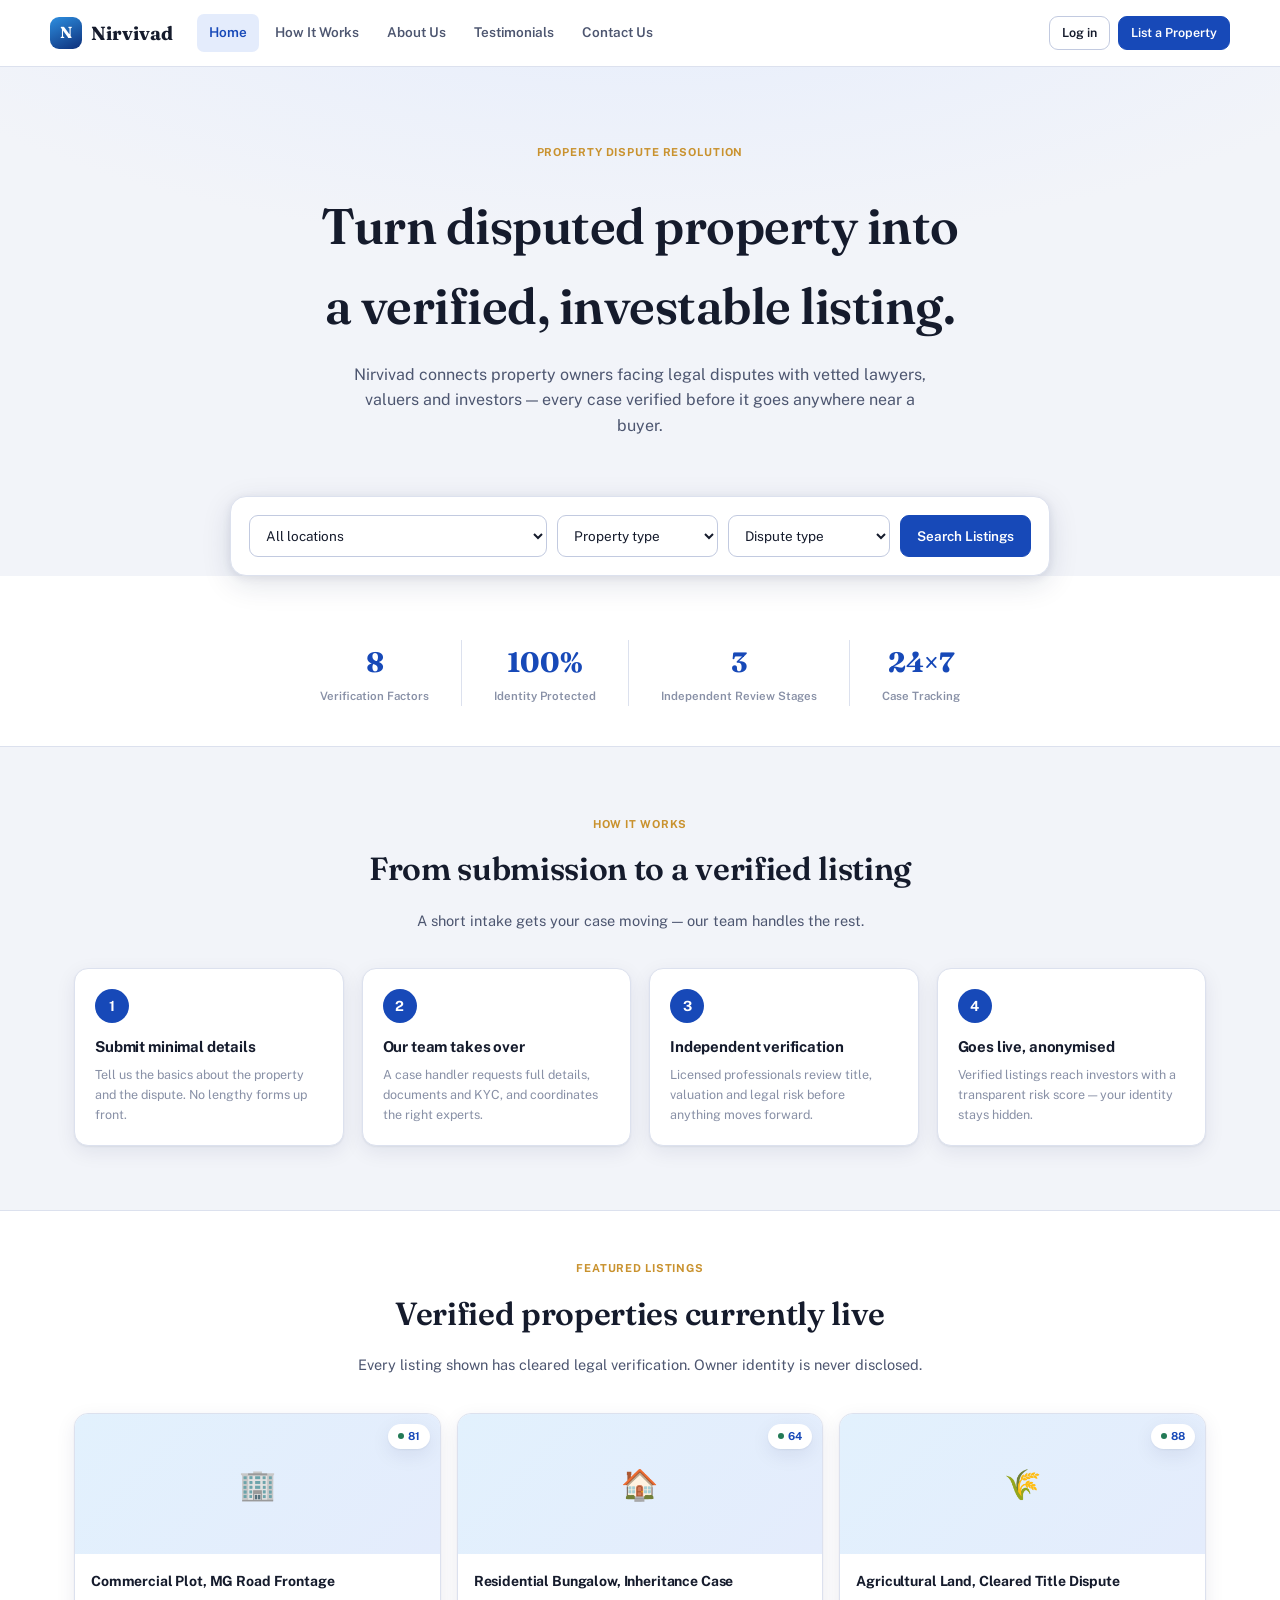
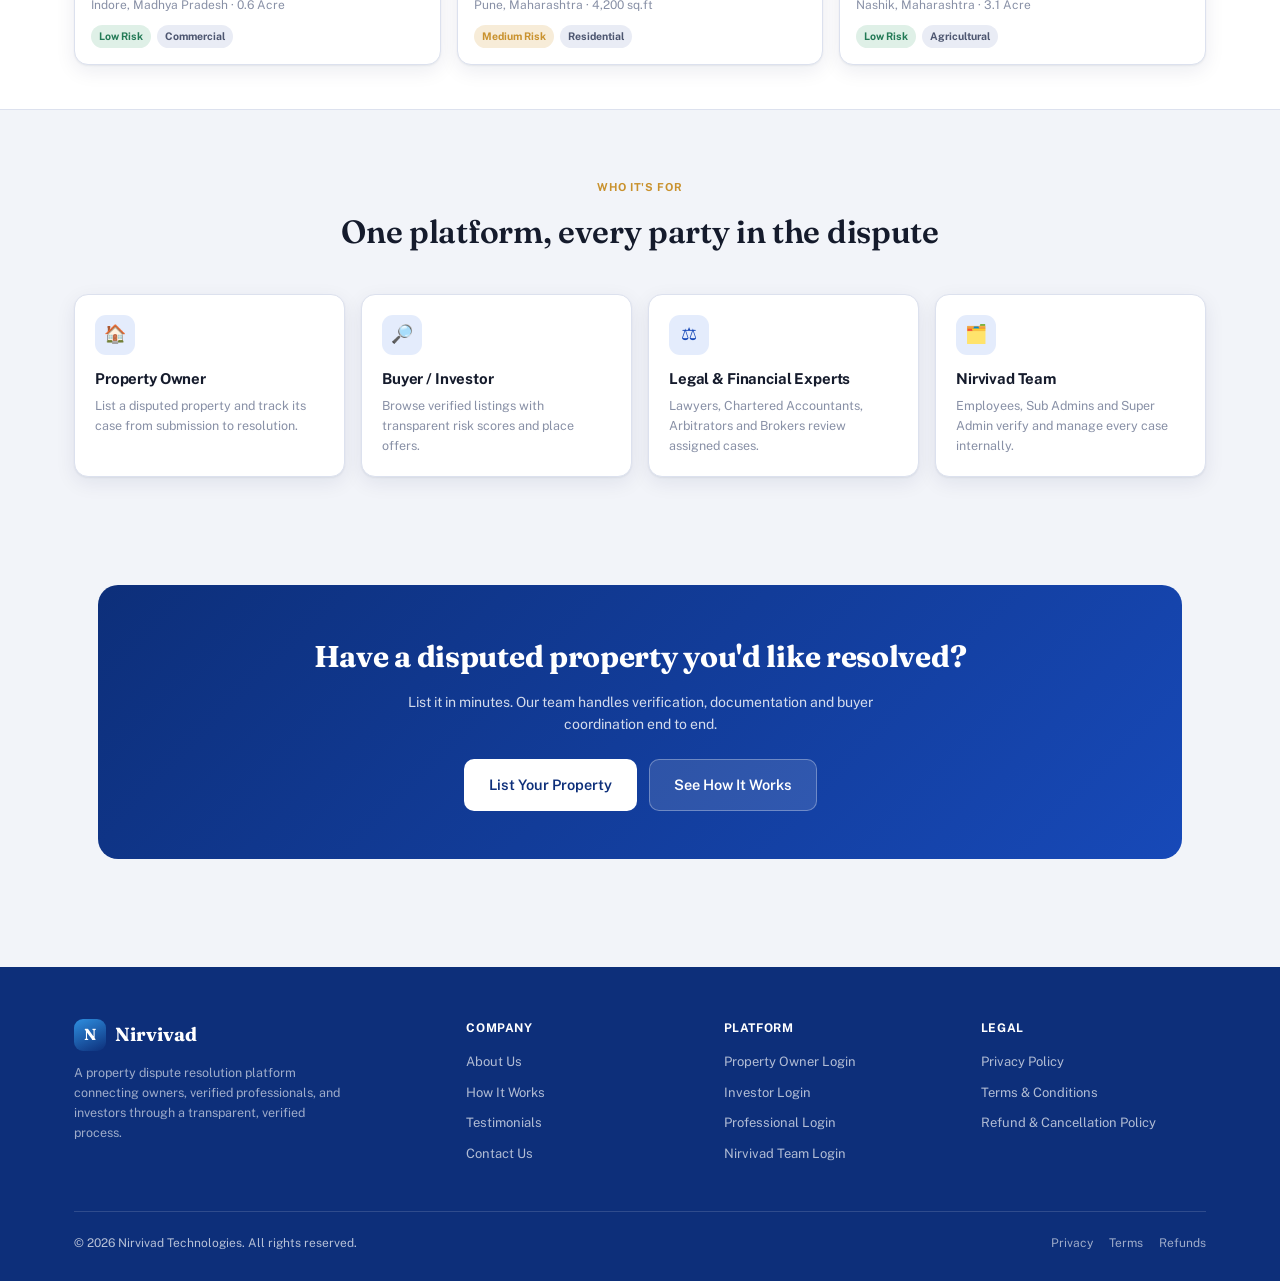
==== index.html @ a9043d41 "save chnages" ====
<!doctype html>
<html lang="en">
<head>
<meta charset="UTF-8">
<meta name="viewport" content="width=device-width, initial-scale=1.0, viewport-fit=cover">
<title>Nirvivad</title>
<style>
  @import url('https://fonts.googleapis.com/css2?family=Fraunces:opsz,wght@9..144,500;9..144,600;9..144,700&family=Public+Sans:wght@400;500;600;700;800&family=JetBrains+Mono:wght@400;500;600&display=swap');

  :root{
    --ink:#151b2c; --ink-soft:#4d5670; --ink-faint:#8890a6;
    --bg:#f2f4f9; --surface:#ffffff; --surface-sunken:#e9ecf5;
    --border:#dce1ee; --border-strong:#c2cae0;
    --blue:#1749b8; --blue-deep:#0d2f7a; --blue-soft:#e4ecfc;
    --sky:#2e8fe0; --sky-soft:#e2f1fd;
    --gold:#c9922e; --gold-soft:#f7ecd8;
    --forest:#237a56; --forest-soft:#dff0e7;
    --brick:#c0432a; --brick-soft:#fbe5df;
    --shadow: 0 1px 2px rgba(13,29,74,.06), 0 6px 20px rgba(13,29,74,.08);
    --shadow-lg: 0 8px 30px rgba(13,29,74,.12), 0 2px 8px rgba(13,29,74,.08);
    color-scheme: light;
  }
  @media (prefers-color-scheme: dark){
    :root:not([data-theme="light"]){
      --ink:#eaedf7; --ink-soft:#b7bfd6; --ink-faint:#7d87a3;
      --bg:#0c1220; --surface:#131b2f; --surface-sunken:#1a2440;
      --border:#263252; --border-strong:#354672;
      --blue:#5f8cf0; --blue-deep:#9db6f7; --blue-soft:#1b2748;
      --sky:#6fb6f2; --sky-soft:#152540;
      --gold:#e0ac53; --gold-soft:#332411;
      --forest:#5fc79a; --forest-soft:#12291f;
      --brick:#e5876c; --brick-soft:#331c15;
      --shadow: 0 1px 2px rgba(0,0,0,.35), 0 8px 24px rgba(0,0,0,.4);
      --shadow-lg: 0 12px 36px rgba(0,0,0,.5), 0 2px 10px rgba(0,0,0,.4);
      color-scheme: dark;
    }
  }
  :root[data-theme="dark"]{
    --ink:#eaedf7; --ink-soft:#b7bfd6; --ink-faint:#7d87a3;
    --bg:#0c1220; --surface:#131b2f; --surface-sunken:#1a2440;
    --border:#263252; --border-strong:#354672;
    --blue:#5f8cf0; --blue-deep:#9db6f7; --blue-soft:#1b2748;
    --sky:#6fb6f2; --sky-soft:#152540;
    --gold:#e0ac53; --gold-soft:#332411;
    --forest:#5fc79a; --forest-soft:#12291f;
    --brick:#e5876c; --brick-soft:#331c15;
    --shadow: 0 1px 2px rgba(0,0,0,.35), 0 8px 24px rgba(0,0,0,.4);
    --shadow-lg: 0 12px 36px rgba(0,0,0,.5), 0 2px 10px rgba(0,0,0,.4);
    color-scheme: dark;
  }

  *{box-sizing:border-box;}
  html,body{ margin:0; }
  img{ max-width:100%; }
  [hidden]{ display:none !important; }
  body{
    background:var(--bg); color:var(--ink);
    font-family:'Public Sans', system-ui, sans-serif;
    font-size:15px; line-height:1.6;
  }
  h1,h2,h3,h4{ font-family:'Fraunces', Georgia, serif; text-wrap:balance; letter-spacing:-0.01em; margin:0; }
  .mono{ font-family:'JetBrains Mono', ui-monospace, monospace; }
  a{ color:var(--blue); }
  ::selection{ background:var(--blue-soft); }
  :focus-visible{ outline:2px solid var(--blue); outline-offset:2px; }
  button{ font-family:inherit; }

  /* ---------- Header ---------- */
  .site-header{
    position:sticky; top:env(safe-area-inset-top,0px); z-index:50;
    background:var(--surface); border-bottom:1px solid var(--border);
    padding:0 24px; padding-top:env(safe-area-inset-top,0px);
  }
  .header-inner{ max-width:1180px; margin:0 auto; height:66px; display:flex; align-items:center; gap:24px; }
  .brand{ display:flex; align-items:center; gap:9px; font-family:'Fraunces',serif; font-weight:700; font-size:19px; white-space:nowrap; color:var(--ink); text-decoration:none; flex-shrink:0; }
  .brand .mark{
    width:32px; height:32px; border-radius:9px;
    background:linear-gradient(155deg,var(--sky),var(--blue-deep));
    display:flex; align-items:center; justify-content:center;
    font-family:'Fraunces',serif; font-weight:700; font-size:16px; color:#fff; flex-shrink:0;
  }
  .main-nav{ display:flex; gap:4px; flex:1; }
  .main-nav a{
    color:var(--ink-soft); text-decoration:none; font-weight:600; font-size:13.5px;
    padding:8px 12px; border-radius:7px; cursor:pointer; white-space:nowrap;
  }
  .main-nav a:hover{ color:var(--ink); background:var(--surface-sunken); }
  .main-nav a.current{ color:var(--blue); background:var(--blue-soft); }
  .header-actions{ display:flex; gap:8px; flex-shrink:0; align-items:center; }
  .menu-toggle{ display:none; width:38px; height:38px; border-radius:8px; border:1px solid var(--border); background:var(--surface); cursor:pointer; font-size:16px; align-items:center; justify-content:center; }

  @media (max-width:980px){
    .main-nav{ display:none; }
    .menu-toggle{ display:flex; }
  }
  .mobile-nav{
    display:none; flex-direction:column; gap:2px; padding:10px 0 16px; border-top:1px solid var(--border);
  }
  .mobile-nav.open{ display:flex; }
  .mobile-nav a{ color:var(--ink-soft); text-decoration:none; font-weight:600; font-size:14px; padding:10px 6px; border-radius:7px; cursor:pointer; }
  .mobile-nav a.current{ color:var(--blue); background:var(--blue-soft); }

  .btn{
    display:inline-flex; align-items:center; justify-content:center; gap:6px;
    border-radius:9px; border:1px solid var(--border-strong); background:var(--surface);
    color:var(--ink); font-weight:600; font-size:13.5px; padding:9px 16px; cursor:pointer;
    text-decoration:none; white-space:nowrap;
  }
  .btn:hover{ background:var(--surface-sunken); }
  .btn-primary{ background:var(--blue); border-color:var(--blue); color:#fff; }
  .btn-primary:hover{ background:var(--blue-deep); border-color:var(--blue-deep); }
  .btn-lg{ padding:13px 24px; font-size:14.5px; border-radius:10px; }
  .btn-sm{ padding:6px 12px; font-size:12.5px; }
  .btn-block{ width:100%; }

  /* ---------- Page scaffolding ---------- */
  main{ min-height:60vh; }
  .page{ display:none; }
  .page.active{ display:block; }

  .section{ max-width:1180px; margin:0 auto; padding:64px 24px; }
  .section.tight{ padding:44px 24px; }
  .section-head{ max-width:640px; margin:0 auto 36px; text-align:center; }
  .section-head.left{ margin:0 0 30px; text-align:left; }
  .eyebrow{ display:inline-flex; align-items:center; gap:6px; font-size:11px; font-weight:700; letter-spacing:.08em; text-transform:uppercase; color:var(--gold); margin-bottom:10px; }
  .section-head h2{ font-size:clamp(24px,3.4vw,32px); font-weight:600; margin-bottom:10px; }
  .section-head p{ color:var(--ink-soft); font-size:14.5px; }

  /* ---------- Hero ---------- */
  .hero{
    padding:72px 24px 0; text-align:center;
    background: radial-gradient(1200px 460px at 50% -140px, var(--blue-soft), transparent 70%);
  }
  .hero-inner{ max-width:760px; margin:0 auto; }
  .hero h1{ font-size:clamp(32px,5.2vw,50px); font-weight:600; margin:14px 0 16px; }
  .hero .lead{ color:var(--ink-soft); font-size:16px; max-width:580px; margin:0 auto 30px; }
  .hero .cta-row{ display:flex; gap:12px; justify-content:center; flex-wrap:wrap; margin-bottom:44px; }

  .search-panel{
    max-width:820px; margin:0 auto; background:var(--surface); border:1px solid var(--border);
    border-radius:16px; padding:18px; box-shadow:var(--shadow-lg); display:flex; gap:10px; flex-wrap:wrap;
    transform:translateY(28px); text-align:left;
  }
  .search-panel select, .search-panel input{
    border:1px solid var(--border-strong); background:var(--surface); color:var(--ink);
    border-radius:9px; padding:11px 12px; font-size:13.5px; font-family:inherit;
  }
  .search-panel .f-loc{ flex:2; min-width:180px; }
  .search-panel .f-cat{ flex:1; min-width:140px; }
  .search-panel .f-dispute{ flex:1; min-width:150px; }
  .search-panel .f-go{ flex-shrink:0; }
  @media (max-width:640px){ .search-panel{ flex-direction:column; } .search-panel > *{ width:100%; } }

  .stat-strip{
    display:flex; justify-content:center; gap:0; flex-wrap:wrap;
    padding:64px 24px 40px; background:var(--surface); border-bottom:1px solid var(--border); margin-top:28px;
  }
  .stat-strip .s{ text-align:center; padding:0 32px; border-left:1px solid var(--border); }
  .stat-strip .s:first-child{ border-left:none; }
  .stat-strip .s .n{ font-family:'Fraunces',serif; font-weight:700; font-size:28px; color:var(--blue); }
  .stat-strip .s .l{ font-size:11.5px; color:var(--ink-faint); font-weight:600; margin-top:2px; }
  @media (max-width:700px){ .stat-strip .s{ padding:0 16px; border-left:none; width:50%; margin-bottom:16px; } }

  /* ---------- Flow steps ---------- */
  .flow-steps{ display:flex; gap:18px; }
  @media (max-width:820px){ .flow-steps{ flex-direction:column; } }
  .flow-step{ flex:1; background:var(--surface); border:1px solid var(--border); border-radius:14px; padding:20px; box-shadow:var(--shadow); }
  .flow-step .num{
    width:34px; height:34px; border-radius:50%; background:var(--blue); color:#fff;
    display:flex; align-items:center; justify-content:center; font-weight:700; font-size:14px; margin-bottom:12px;
  }
  .flow-step h3{ font-size:15px; font-weight:700; margin-bottom:6px; font-family:'Public Sans'; }
  .flow-step p{ font-size:12.5px; color:var(--ink-faint); margin:0; }

  /* ---------- Role / feature grids ---------- */
  .grid-4{ display:grid; grid-template-columns:repeat(4,1fr); gap:16px; }
  .grid-3{ display:grid; grid-template-columns:repeat(3,1fr); gap:16px; }
  @media (max-width:900px){ .grid-4{ grid-template-columns:repeat(2,1fr); } .grid-3{ grid-template-columns:repeat(2,1fr); } }
  @media (max-width:560px){ .grid-4{ grid-template-columns:1fr; } .grid-3{ grid-template-columns:1fr; } }

  .card{ background:var(--surface); border:1px solid var(--border); border-radius:14px; padding:20px; box-shadow:var(--shadow); }
  .role-card .ic{ width:40px; height:40px; border-radius:11px; background:var(--blue-soft); color:var(--blue); display:flex; align-items:center; justify-content:center; font-size:18px; margin-bottom:12px; }
  .role-card h3{ font-size:15px; font-weight:700; margin-bottom:5px; font-family:'Public Sans'; }
  .role-card p{ font-size:12.5px; color:var(--ink-faint); margin:0; }

  /* ---------- Listing preview cards ---------- */
  .listing-card{ overflow:hidden; padding:0; }
  .listing-card .thumb{
    height:140px; background:linear-gradient(135deg,var(--sky-soft),var(--blue-soft));
    display:flex; align-items:center; justify-content:center; font-size:30px; color:var(--blue); position:relative;
  }
  .listing-card .thumb .score-badge{
    position:absolute; top:10px; right:10px; background:var(--surface); border-radius:999px; padding:4px 10px;
    font-size:11px; font-weight:700; box-shadow:var(--shadow); display:flex; align-items:center; gap:4px;
  }
  .listing-card .thumb .score-badge .dot{ width:6px; height:6px; border-radius:50%; background:var(--forest); }
  .listing-card .body{ padding:16px; }
  .listing-card h3{ font-size:14px; font-weight:700; margin-bottom:4px; font-family:'Public Sans'; }
  .listing-card .loc{ font-size:12px; color:var(--ink-faint); margin-bottom:10px; }
  .listing-card .tags{ display:flex; gap:6px; flex-wrap:wrap; }
  .pill{ display:inline-flex; align-items:center; gap:5px; font-size:10.5px; font-weight:700; padding:3px 8px; border-radius:999px; }
  .pill.forest{ background:var(--forest-soft); color:var(--forest); }
  .pill.gold{ background:var(--gold-soft); color:var(--gold); }
  .pill.grey{ background:var(--surface-sunken); color:var(--ink-soft); }

  /* ---------- Testimonials ---------- */
  .testimonial-card{ display:flex; flex-direction:column; gap:14px; }
  .testimonial-card .quote{ font-size:13.5px; color:var(--ink-soft); line-height:1.65; }
  .testimonial-card .quote::before{ content:'\201C'; font-family:'Fraunces',serif; font-size:28px; color:var(--gold); line-height:0; display:block; margin-bottom:4px; }
  .testimonial-person{ display:flex; align-items:center; gap:10px; }
  .avatar{
    width:38px; height:38px; border-radius:50%; background:var(--blue-soft); color:var(--blue);
    display:flex; align-items:center; justify-content:center; font-weight:700; font-size:13px; flex-shrink:0;
  }
  .testimonial-person .name{ font-weight:700; font-size:13px; }
  .testimonial-person .role{ font-size:11.5px; color:var(--ink-faint); }
  .stars{ color:var(--gold); font-size:13px; letter-spacing:2px; }

  /* ---------- Trust section ---------- */
  .trust-card h3{ font-size:14.5px; font-weight:700; margin-bottom:6px; font-family:'Public Sans'; }
  .trust-card p{ font-size:12.5px; color:var(--ink-faint); margin:0; }
  .trust-card .ic{ font-size:22px; margin-bottom:10px; }

  /* ---------- CTA band ---------- */
  .cta-band{
    background:linear-gradient(135deg,var(--blue-deep),var(--blue));
    color:#fff; border-radius:20px; padding:48px 32px; text-align:center; margin:0 24px;
  }
  .cta-band h2{ color:#fff; font-size:clamp(22px,3vw,30px); margin-bottom:10px; }
  .cta-band p{ color:rgba(255,255,255,.82); font-size:14px; max-width:480px; margin:0 auto 24px; }
  .cta-band .cta-row{ display:flex; gap:12px; justify-content:center; flex-wrap:wrap; }
  .cta-band .btn{ border-color:transparent; }
  .cta-band .btn-ghost{ background:rgba(255,255,255,.12); color:#fff; border-color:rgba(255,255,255,.3); }
  .cta-band .btn-ghost:hover{ background:rgba(255,255,255,.2); }

  /* ---------- Footer ---------- */
  .site-footer{ background:var(--blue-deep); color:rgba(255,255,255,.7); margin-top:64px; }
  .footer-inner{ max-width:1180px; margin:0 auto; padding:52px 24px 28px; }
  .footer-grid{ display:grid; grid-template-columns:1.6fr 1fr 1fr 1fr; gap:32px; margin-bottom:36px; }
  @media (max-width:820px){ .footer-grid{ grid-template-columns:1fr 1fr; } }
  @media (max-width:480px){ .footer-grid{ grid-template-columns:1fr; } }
  .footer-grid .brand{ color:#fff; margin-bottom:10px; }
  .footer-grid .fdesc{ font-size:12.5px; line-height:1.6; max-width:280px; color:rgba(255,255,255,.6); }
  .footer-col h4{ color:#fff; font-family:'Public Sans'; font-size:12px; font-weight:700; text-transform:uppercase; letter-spacing:.05em; margin-bottom:14px; }
  .footer-col a{ display:block; color:rgba(255,255,255,.68); text-decoration:none; font-size:13px; margin-bottom:10px; cursor:pointer; }
  .footer-col a:hover{ color:#fff; }
  .footer-bottom{ border-top:1px solid rgba(255,255,255,.14); padding-top:22px; display:flex; justify-content:space-between; align-items:center; flex-wrap:wrap; gap:10px; font-size:12px; }
  .footer-bottom .legal-links{ display:flex; gap:16px; flex-wrap:wrap; }
  .footer-bottom .legal-links a{ color:rgba(255,255,255,.6); text-decoration:none; cursor:pointer; }
  .footer-bottom .legal-links a:hover{ color:#fff; }

  /* ---------- Simple content pages (About/Contact/Legal) ---------- */
  .doc-header{ background:var(--surface); border-bottom:1px solid var(--border); padding:44px 24px; text-align:center; }
  .doc-header h1{ font-size:clamp(26px,4vw,36px); margin-bottom:8px; }
  .doc-header p{ color:var(--ink-soft); font-size:14px; }
  .doc-body{ max-width:760px; margin:0 auto; padding:48px 24px 72px; }
  .doc-body h2{ font-size:19px; font-weight:700; margin:32px 0 10px; font-family:'Public Sans'; }
  .doc-body h2:first-child{ margin-top:0; }
  .doc-body p{ color:var(--ink-soft); font-size:14px; margin:0 0 14px; }
  .doc-body ul{ color:var(--ink-soft); font-size:14px; padding-left:20px; margin:0 0 14px; }
  .doc-body li{ margin-bottom:6px; }
  .doc-body .updated{ font-size:12px; color:var(--ink-faint); margin-bottom:0; }
  .placeholder-note{ background:var(--gold-soft); border:1px solid var(--gold); border-radius:10px; padding:13px 16px; font-size:12.5px; margin-bottom:28px; display:flex; gap:10px; }

  .contact-grid{ display:grid; grid-template-columns:1fr 1fr; gap:32px; max-width:980px; margin:0 auto; padding:48px 24px 72px; }
  @media (max-width:760px){ .contact-grid{ grid-template-columns:1fr; } }
  .contact-info .item{ display:flex; gap:12px; margin-bottom:20px; }
  .contact-info .ic{ width:38px; height:38px; border-radius:10px; background:var(--blue-soft); color:var(--blue); display:flex; align-items:center; justify-content:center; font-size:16px; flex-shrink:0; }
  .contact-info .t{ font-weight:700; font-size:13.5px; margin-bottom:2px; }
  .contact-info .d{ font-size:13px; color:var(--ink-soft); }
  .field{ margin-bottom:14px; }
  .field label{ display:block; font-size:12.5px; font-weight:600; margin-bottom:5px; }
  .field input, .field select, .field textarea{
    width:100%; border:1px solid var(--border-strong); background:var(--surface); color:var(--ink);
    border-radius:8px; padding:10px 12px; font-size:13.5px; font-family:inherit;
  }
  .field textarea{ resize:vertical; min-height:90px; }
  .field input:focus, .field select:focus, .field textarea:focus{ outline:2px solid var(--blue); outline-offset:1px; }

  .about-hero{ display:grid; grid-template-columns:1fr 1fr; gap:40px; align-items:center; max-width:1080px; margin:0 auto; padding:56px 24px; }
  @media (max-width:820px){ .about-hero{ grid-template-columns:1fr; } }
  .about-hero .art{
    aspect-ratio:4/3; border-radius:18px; background:linear-gradient(135deg,var(--blue-soft),var(--sky-soft));
    display:flex; align-items:center; justify-content:center; font-size:52px; color:var(--blue); box-shadow:var(--shadow);
  }
  .about-hero h1{ font-size:clamp(26px,4vw,36px); margin-bottom:14px; }
  .about-hero p{ color:var(--ink-soft); font-size:14.5px; margin-bottom:14px; }

  .value-grid{ display:grid; grid-template-columns:repeat(3,1fr); gap:16px; max-width:1080px; margin:0 auto; padding:0 24px 64px; }
  @media (max-width:760px){ .value-grid{ grid-template-columns:1fr; } }

  .toast-stack{ position:fixed; bottom:22px; right:22px; z-index:200; display:flex; flex-direction:column; gap:8px; align-items:flex-end; }
  .toast{ background:var(--ink); color:var(--bg); padding:11px 16px; border-radius:9px; font-size:12.5px; font-weight:600; box-shadow:var(--shadow); display:flex; align-items:center; gap:8px; }

  @media (max-width:600px){
    .header-inner{ height:60px; }
    .hero{ padding-top:48px; }
    .search-panel{ transform:none; margin-top:20px; }
    .stat-strip{ padding-top:36px; }
    .cta-band{ margin:0 16px; padding:36px 20px; }
  }
</style>
</head>
<body>

<header class="site-header">
  <div class="header-inner">
    <a class="brand" href="#home" onclick="go('home')"><span class="mark">N</span>Nirvivad</a>
    <nav class="main-nav">
      <a onclick="go('home')" data-route="home">Home</a>
      <a onclick="go('how')" data-route="how">How It Works</a>
      <a onclick="go('about')" data-route="about">About Us</a>
      <a onclick="go('testimonials')" data-route="testimonials">Testimonials</a>
      <a onclick="go('contact')" data-route="contact">Contact Us</a>
    </nav>
    <div class="header-actions">
      <a class="btn btn-sm" href="user/index.html">Log in</a>
      <a class="btn btn-sm btn-primary" href="user/index.html">List a Property</a>
      <button class="menu-toggle" onclick="toggleMobileNav()" aria-label="Menu">☰</button>
    </div>
  </div>
  <div class="mobile-nav" id="mobileNav">
    <a onclick="go('home')" data-route="home">Home</a>
    <a onclick="go('how')" data-route="how">How It Works</a>
    <a onclick="go('about')" data-route="about">About Us</a>
    <a onclick="go('testimonials')" data-route="testimonials">Testimonials</a>
    <a onclick="go('contact')" data-route="contact">Contact Us</a>
  </div>
</header>

<main>

  <!-- ================= HOME ================= -->
  <div class="page" id="page-home">
    <section class="hero">
      <div class="hero-inner">
        <span class="eyebrow">Property Dispute Resolution</span>
        <h1>Turn disputed property into a verified, investable listing.</h1>
        <p class="lead">Nirvivad connects property owners facing legal disputes with vetted lawyers, valuers and investors — every case verified before it goes anywhere near a buyer.</p>
      </div>
      <div class="search-panel">
        <select class="f-loc"><option>All locations</option><option>Delhi NCR</option><option>Mumbai / Pune</option><option>Bengaluru</option><option>Indore / Nashik</option></select>
        <select class="f-cat"><option>Property type</option><option>Residential</option><option>Commercial</option><option>Agricultural</option><option>Industrial</option></select>
        <select class="f-dispute"><option>Dispute type</option><option>Title Dispute</option><option>Partition / Inheritance</option><option>Boundary Dispute</option></select>
        <button class="btn btn-primary f-go" onclick="go('home'); toast('Search is illustrative in this prototype')">Search Listings</button>
      </div>
    </section>

    <div class="stat-strip">
      <div class="s"><div class="n">8</div><div class="l">Verification Factors</div></div>
      <div class="s"><div class="n">100%</div><div class="l">Identity Protected</div></div>
      <div class="s"><div class="n">3</div><div class="l">Independent Review Stages</div></div>
      <div class="s"><div class="n">24×7</div><div class="l">Case Tracking</div></div>
    </div>

    <section class="section" id="how">
      <div class="section-head">
        <span class="eyebrow">How it works</span>
        <h2>From submission to a verified listing</h2>
        <p>A short intake gets your case moving — our team handles the rest.</p>
      </div>
      <div class="flow-steps">
        <div class="flow-step"><div class="num">1</div><h3>Submit minimal details</h3><p>Tell us the basics about the property and the dispute. No lengthy forms up front.</p></div>
        <div class="flow-step"><div class="num">2</div><h3>Our team takes over</h3><p>A case handler requests full details, documents and KYC, and coordinates the right experts.</p></div>
        <div class="flow-step"><div class="num">3</div><h3>Independent verification</h3><p>Licensed professionals review title, valuation and legal risk before anything moves forward.</p></div>
        <div class="flow-step"><div class="num">4</div><h3>Goes live, anonymised</h3><p>Verified listings reach investors with a transparent risk score — your identity stays hidden.</p></div>
      </div>
    </section>

    <section class="section tight" style="background:var(--surface); max-width:none; border-top:1px solid var(--border); border-bottom:1px solid var(--border);">
      <div style="max-width:1180px; margin:0 auto; padding:0 24px;">
        <div class="section-head">
          <span class="eyebrow">Featured listings</span>
          <h2>Verified properties currently live</h2>
          <p>Every listing shown has cleared legal verification. Owner identity is never disclosed.</p>
        </div>
        <div class="grid-3">
          <div class="card listing-card">
            <div class="thumb">🏢<span class="score-badge"><span class="dot"></span>81</span></div>
            <div class="body">
              <h3>Commercial Plot, MG Road Frontage</h3>
              <div class="loc">Indore, Madhya Pradesh · 0.6 Acre</div>
              <div class="tags"><span class="pill forest">Low Risk</span><span class="pill grey">Commercial</span></div>
            </div>
          </div>
          <div class="card listing-card">
            <div class="thumb">🏠<span class="score-badge"><span class="dot"></span>64</span></div>
            <div class="body">
              <h3>Residential Bungalow, Inheritance Case</h3>
              <div class="loc">Pune, Maharashtra · 4,200 sq.ft</div>
              <div class="tags"><span class="pill gold">Medium Risk</span><span class="pill grey">Residential</span></div>
            </div>
          </div>
          <div class="card listing-card">
            <div class="thumb">🌾<span class="score-badge"><span class="dot"></span>88</span></div>
            <div class="body">
              <h3>Agricultural Land, Cleared Title Dispute</h3>
              <div class="loc">Nashik, Maharashtra · 3.1 Acre</div>
              <div class="tags"><span class="pill forest">Low Risk</span><span class="pill grey">Agricultural</span></div>
            </div>
          </div>
        </div>
      </div>
    </section>

    <section class="section" id="roles">
      <div class="section-head">
        <span class="eyebrow">Who it's for</span>
        <h2>One platform, every party in the dispute</h2>
      </div>
      <div class="grid-4">
        <div class="card role-card"><div class="ic">🏠</div><h3>Property Owner</h3><p>List a disputed property and track its case from submission to resolution.</p></div>
        <div class="card role-card"><div class="ic">🔎</div><h3>Buyer / Investor</h3><p>Browse verified listings with transparent risk scores and place offers.</p></div>
        <div class="card role-card"><div class="ic">⚖️</div><h3>Legal &amp; Financial Experts</h3><p>Lawyers, Chartered Accountants, Arbitrators and Brokers review assigned cases.</p></div>
        <div class="card role-card"><div class="ic">🗂️</div><h3>Nirvivad Team</h3><p>Employees, Sub Admins and Super Admin verify and manage every case internally.</p></div>
      </div>
    </section>

    <section class="section tight">
      <div class="cta-band">
        <h2>Have a disputed property you'd like resolved?</h2>
        <p>List it in minutes. Our team handles verification, documentation and buyer coordination end to end.</p>
        <div class="cta-row">
          <a class="btn btn-lg" style="background:#fff; color:var(--blue-deep);" href="user/index.html">List Your Property</a>
          <a class="btn btn-lg btn-ghost" onclick="go('how')">See How It Works</a>
        </div>
      </div>
    </section>
  </div>

  <!-- ================= HOW IT WORKS ================= -->
  <div class="page" id="page-how">
    <div class="doc-header">
      <span class="eyebrow">Services</span>
      <h1>How Nirvivad Works</h1>
      <p>A transparent path from a disputed property to a verified, resolved outcome.</p>
    </div>
    <div class="doc-body">
      <h2>1. Submit your property</h2>
      <p>Property owners begin with a short intake — your relationship to the property, its location, and the nature of the dispute. No lengthy forms and no payment at this stage.</p>
      <h2>2. Our team reviews your case</h2>
      <p>A case handler on our internal team reviews your submission and requests any additional details, documents, or identity verification (KYC) needed to proceed.</p>
      <h2>3. Independent expert verification</h2>
      <p>Depending on the nature of your dispute, we route your case to the right combination of professionals:</p>
      <ul>
        <li><strong>Lawyers</strong> review title deeds, legal rights, and court or arbitration records</li>
        <li><strong>Chartered Accountants</strong> assess valuation, taxation, and financial due diligence</li>
        <li><strong>Arbitrators</strong> review ongoing arbitration proceedings and tribunal orders where relevant</li>
        <li><strong>Brokers</strong> provide market and location verification</li>
      </ul>
      <h2>4. Verification decision</h2>
      <p>Once all required reviews are complete, your case is either approved and published anonymised on our Investor Marketplace, marked resolved without a public listing, or returned with a clear reason if it doesn't qualify.</p>
      <h2>5. Investor engagement</h2>
      <p>If your property goes live, verified investors can view a risk-scored summary and submit expressions of interest — all coordinated through our team. Your identity and contact details are never shared directly.</p>
      <h2>6. Resolution</h2>
      <p>Once a transaction is agreed or the dispute is otherwise resolved, your case is closed and archived, with a full audit trail retained internally.</p>
    </div>
  </div>

  <!-- ================= ABOUT US ================= -->
  <div class="page" id="page-about">
    <div class="about-hero">
      <div>
        <span class="eyebrow">About Nirvivad</span>
        <h1>Making disputed property transparent, verifiable, and investable.</h1>
        <p>Disputed property is one of the most difficult asset classes to transact in — sellers struggle to prove clean title, and buyers have no reliable way to assess risk. Nirvivad exists to close that gap.</p>
        <p>We combine structured legal, financial and arbitration review with a transparent scoring model, so property owners get a fair resolution path and investors get verified opportunities they can actually trust.</p>
      </div>
      <div class="art">🏛️</div>
    </div>
    <div class="value-grid">
      <div class="card"><h3 style="font-size:15px; font-weight:700; margin-bottom:6px;">Verification first</h3><p style="font-size:12.5px; color:var(--ink-faint); margin:0;">No property reaches a buyer without a documented review by a licensed professional.</p></div>
      <div class="card"><h3 style="font-size:15px; font-weight:700; margin-bottom:6px;">Identity protected</h3><p style="font-size:12.5px; color:var(--ink-faint); margin:0;">Owner identity is never disclosed to investors. All engagement is routed through our team.</p></div>
      <div class="card"><h3 style="font-size:15px; font-weight:700; margin-bottom:6px;">Full accountability</h3><p style="font-size:12.5px; color:var(--ink-faint); margin:0;">Every status change, request and document is logged and traceable internally.</p></div>
    </div>
  </div>

  <!-- ================= TESTIMONIALS ================= -->
  <div class="page" id="page-testimonials">
    <div class="doc-header">
      <span class="eyebrow">Success stories</span>
      <h1>What our users say</h1>
      <p>Illustrative examples for this prototype — not verified customer accounts.</p>
    </div>
    <section class="section">
      <div class="grid-3">
        <div class="card testimonial-card">
          <div class="stars">★★★★★</div>
          <div class="quote">Our family's inheritance dispute had stalled for two years. Nirvivad's team got a lawyer and valuer on the case within a week, and we finally had a clear path to resolve it.</div>
          <div class="testimonial-person"><div class="avatar">RM</div><div><div class="name">Rakesh Malhotra</div><div class="role">Property Owner, Sonipat</div></div></div>
        </div>
        <div class="card testimonial-card">
          <div class="stars">★★★★★</div>
          <div class="quote">The risk scoring gave me confidence to invest in a property I'd normally have avoided entirely. The verification report was thorough and easy to understand.</div>
          <div class="testimonial-person"><div class="avatar">SK</div><div><div class="name">Sanjana Kapoor</div><div class="role">Investor, Pune</div></div></div>
        </div>
        <div class="card testimonial-card">
          <div class="stars">★★★★☆</div>
          <div class="quote">As a Chartered Accountant working assigned cases, the case file structure made due diligence fast — everything I needed was in one place.</div>
          <div class="testimonial-person"><div class="avatar">VP</div><div><div class="name">Vivek Prasad</div><div class="role">Chartered Accountant, Panel Member</div></div></div>
        </div>
      </div>
    </section>
  </div>

  <!-- ================= CONTACT ================= -->
  <div class="page" id="page-contact">
    <div class="doc-header">
      <span class="eyebrow">Get in touch</span>
      <h1>Contact Us</h1>
      <p>Questions about listing a property, investing, or joining as a professional — we're here to help.</p>
    </div>
    <div class="contact-grid">
      <div class="contact-info">
        <div class="item"><div class="ic">✉</div><div><div class="t">Email</div><div class="d">support@nirvivad.example</div></div></div>
        <div class="item"><div class="ic">☎</div><div><div class="t">Phone</div><div class="d">+91 11 4000 0000 (Mon–Sat, 10am–6pm IST)</div></div></div>
        <div class="item"><div class="ic">📍</div><div><div class="t">Office</div><div class="d">Nirvivad Technologies, New Delhi, India</div></div></div>
        <div class="placeholder-note">ℹ️ Contact details shown are placeholders for this prototype and not yet finalized.</div>
      </div>
      <div class="card">
        <div class="field"><label>Full name</label><input type="text" placeholder="Your name"></div>
        <div class="field"><label>Email address</label><input type="email" placeholder="you@example.com"></div>
        <div class="field"><label>I am a</label><select><option>Property Owner</option><option>Investor</option><option>Legal / Financial Professional</option><option>Other</option></select></div>
        <div class="field"><label>Message</label><textarea placeholder="How can we help?"></textarea></div>
        <button class="btn btn-primary btn-block" onclick="submitContact()">Send Message</button>
      </div>
    </div>
  </div>

  <!-- ================= PRIVACY POLICY ================= -->
  <div class="page" id="page-privacy">
    <div class="doc-header"><span class="eyebrow">Legal</span><h1>Privacy Policy</h1></div>
    <div class="doc-body">
      <p class="updated">Placeholder content — final privacy policy pending legal review and client sign-off.</p>
      <div class="placeholder-note">⚠️ This is illustrative placeholder text for prototype purposes only and is not the platform's final privacy policy.</div>
      <h2>1. Information We Collect</h2>
      <p>We collect information you provide directly, including contact details, property information, documents submitted for verification, and payment information processed through our payment partner.</p>
      <h2>2. How We Use Information</h2>
      <p>Information is used to operate the platform, verify property and identity information, coordinate case review with assigned professionals, and communicate case updates.</p>
      <h2>3. Information Sharing</h2>
      <p>Property Owner identity and contact details are never shared with Buyers/Investors. Case information is shared only with professionals formally assigned to that case.</p>
      <h2>4. Data Retention</h2>
      <p>Case documents and records are retained for the periods required by applicable law and platform policy. Specific retention periods are pending finalization.</p>
      <h2>5. Your Rights</h2>
      <p>You may request access to, correction of, or deletion of your personal information, subject to our legal and operational record-keeping requirements.</p>
    </div>
  </div>

  <!-- ================= TERMS & CONDITIONS ================= -->
  <div class="page" id="page-terms">
    <div class="doc-header"><span class="eyebrow">Legal</span><h1>Terms &amp; Conditions</h1></div>
    <div class="doc-body">
      <p class="updated">Placeholder content — final terms pending legal review and client sign-off.</p>
      <div class="placeholder-note">⚠️ This is illustrative placeholder text for prototype purposes only and is not the platform's final terms of service.</div>
      <h2>1. Acceptance of Terms</h2>
      <p>By using Nirvivad, you agree to these Terms &amp; Conditions and our Privacy Policy. If you do not agree, please do not use the platform.</p>
      <h2>2. Listing Submissions</h2>
      <p>Property Owners submitting a listing confirm that the information provided is accurate and that they hold the right to submit the property for review. A listing fee applies as described at the time of submission and is non-refundable.</p>
      <h2>3. Verification Process</h2>
      <p>All listings are subject to review by Nirvivad's internal team and assigned professionals before publication. Nirvivad reserves the right to reject or hold any submission that does not meet verification standards.</p>
      <h2>4. Investor Conduct</h2>
      <p>Buyers and Investors agree to engage with listed properties solely through Nirvivad's coordination process and not to attempt direct contact with a Property Owner outside the platform.</p>
      <h2>5. Limitation of Liability</h2>
      <p>Nirvivad facilitates verification and coordination but does not provide legal advice, legal certification, or guarantee the outcome of any dispute or transaction.</p>
    </div>
  </div>

  <!-- ================= REFUND / CANCELLATION POLICY ================= -->
  <div class="page" id="page-refund">
    <div class="doc-header"><span class="eyebrow">Legal</span><h1>Refund &amp; Cancellation Policy</h1></div>
    <div class="doc-body">
      <p class="updated">Placeholder content — final fee, tax and refund rules pending client confirmation.</p>
      <div class="placeholder-note">⚠️ This is illustrative placeholder text for prototype purposes only and is not the platform's final refund policy.</div>
      <h2>1. Listing Fees</h2>
      <p>The listing fee charged to Property Owners is non-refundable once submitted, regardless of the outcome of the verification process, including in the event of rejection.</p>
      <h2>2. Cancellation Before Payment</h2>
      <p>You may withdraw a property submission at any stage before payment is made without any charge.</p>
      <h2>3. Promo Codes</h2>
      <p>Promotional discount codes are applied at the time of payment and cannot be applied retroactively to a completed transaction.</p>
      <h2>4. Disputed Charges</h2>
      <p>If you believe you were charged in error, contact our support team within 7 days of the transaction for review.</p>
    </div>
  </div>

</main>

<footer class="site-footer">
  <div class="footer-inner">
    <div class="footer-grid">
      <div>
        <a class="brand" href="#home" onclick="go('home')"><span class="mark">N</span>Nirvivad</a>
        <p class="fdesc">A property dispute resolution platform connecting owners, verified professionals, and investors through a transparent, verified process.</p>
      </div>
      <div class="footer-col">
        <h4>Company</h4>
        <a onclick="go('about')">About Us</a>
        <a onclick="go('how')">How It Works</a>
        <a onclick="go('testimonials')">Testimonials</a>
        <a onclick="go('contact')">Contact Us</a>
      </div>
      <div class="footer-col">
        <h4>Platform</h4>
        <a href="user/index.html">Property Owner Login</a>
        <a href="user/index.html">Investor Login</a>
        <a href="user/index.html">Professional Login</a>
        <a href="admin/index.html">Nirvivad Team Login</a>
      </div>
      <div class="footer-col">
        <h4>Legal</h4>
        <a onclick="go('privacy')">Privacy Policy</a>
        <a onclick="go('terms')">Terms &amp; Conditions</a>
        <a onclick="go('refund')">Refund &amp; Cancellation Policy</a>
      </div>
    </div>
    <div class="footer-bottom">
      <div>© 2026 Nirvivad Technologies. All rights reserved.</div>
      <div class="legal-links">
        <a onclick="go('privacy')">Privacy</a>
        <a onclick="go('terms')">Terms</a>
        <a onclick="go('refund')">Refunds</a>
      </div>
    </div>
  </div>
</footer>

<div class="toast-stack" id="toastStack"></div>

<script>
  const ROUTES = ['home','how','about','testimonials','contact','privacy','terms','refund'];

  function go(route){
    if(!ROUTES.includes(route)) route = 'home';
    ROUTES.forEach(r=>{
      const el = document.getElementById('page-'+r);
      if(el) el.classList.toggle('active', r===route);
    });
    document.querySelectorAll('[data-route]').forEach(a=>{
      a.classList.toggle('current', a.getAttribute('data-route')===route);
    });
    document.getElementById('mobileNav').classList.remove('open');
    window.scrollTo(0,0);
    try{ history.replaceState(null,'','#'+route); }catch(e){}
  }

  function toggleMobileNav(){
    document.getElementById('mobileNav').classList.toggle('open');
  }

  function toast(msg){
    const stack = document.getElementById('toastStack');
    const t = document.createElement('div');
    t.className = 'toast';
    t.textContent = msg;
    stack.appendChild(t);
    setTimeout(()=>{ t.style.opacity='0'; t.style.transition='opacity .25s'; setTimeout(()=>t.remove(),250); }, 3000);
  }

  function submitContact(){
    toast('Message sent — our team will be in touch');
  }

  const initial = (location.hash||'').replace('#','');
  go(ROUTES.includes(initial) ? initial : 'home');
</script>

</body>
</html>
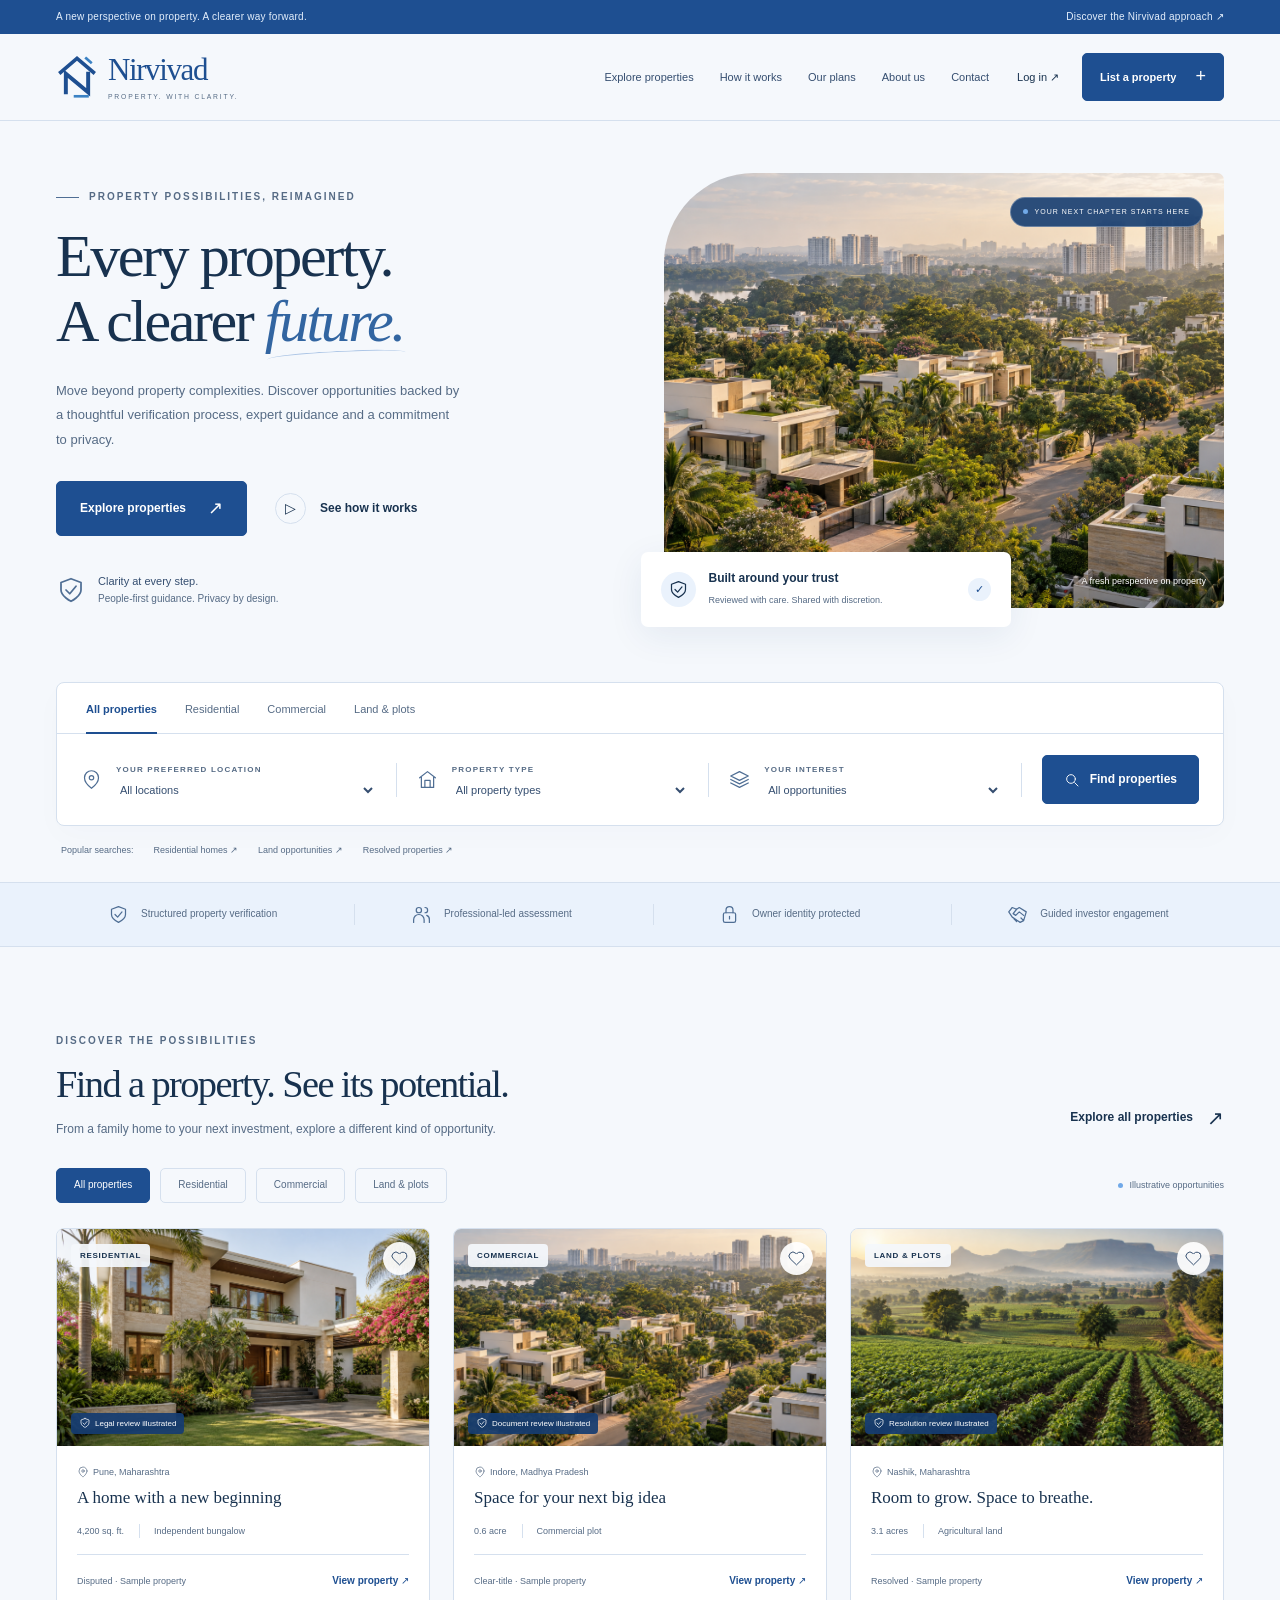
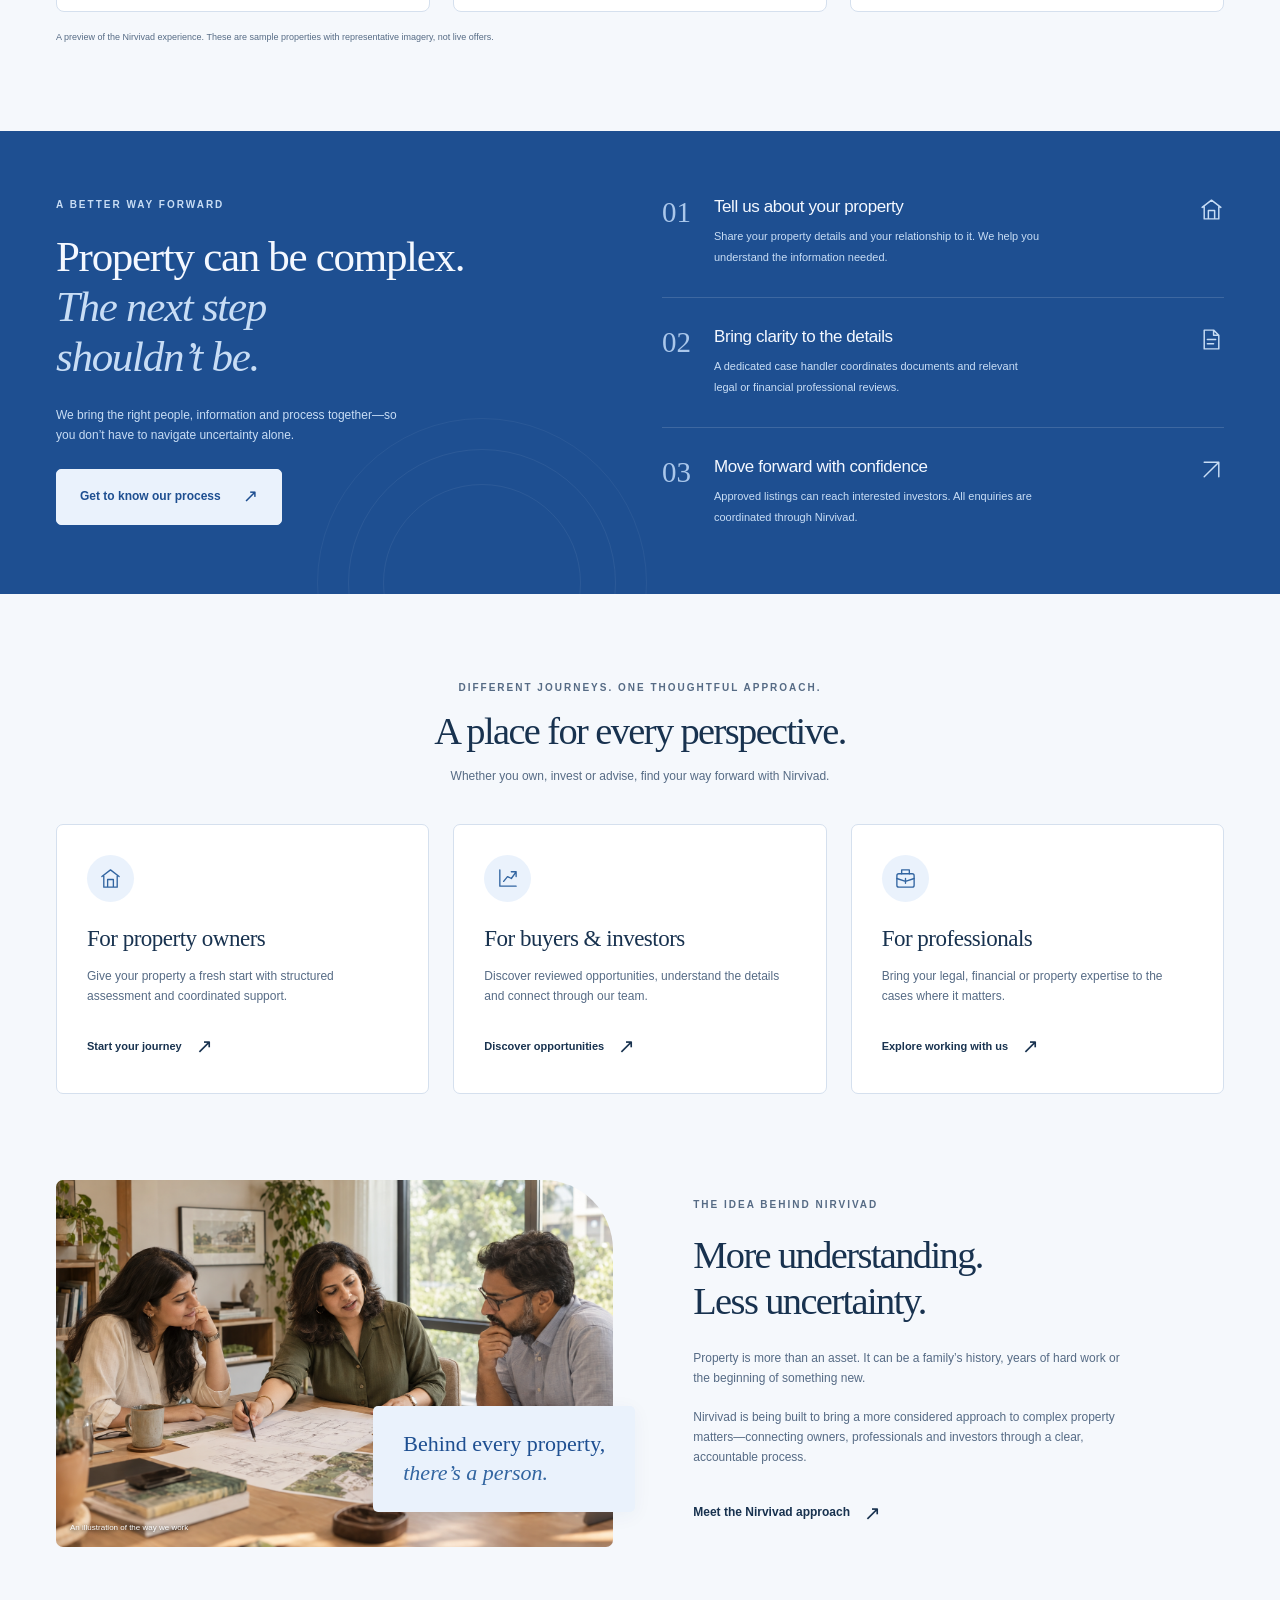
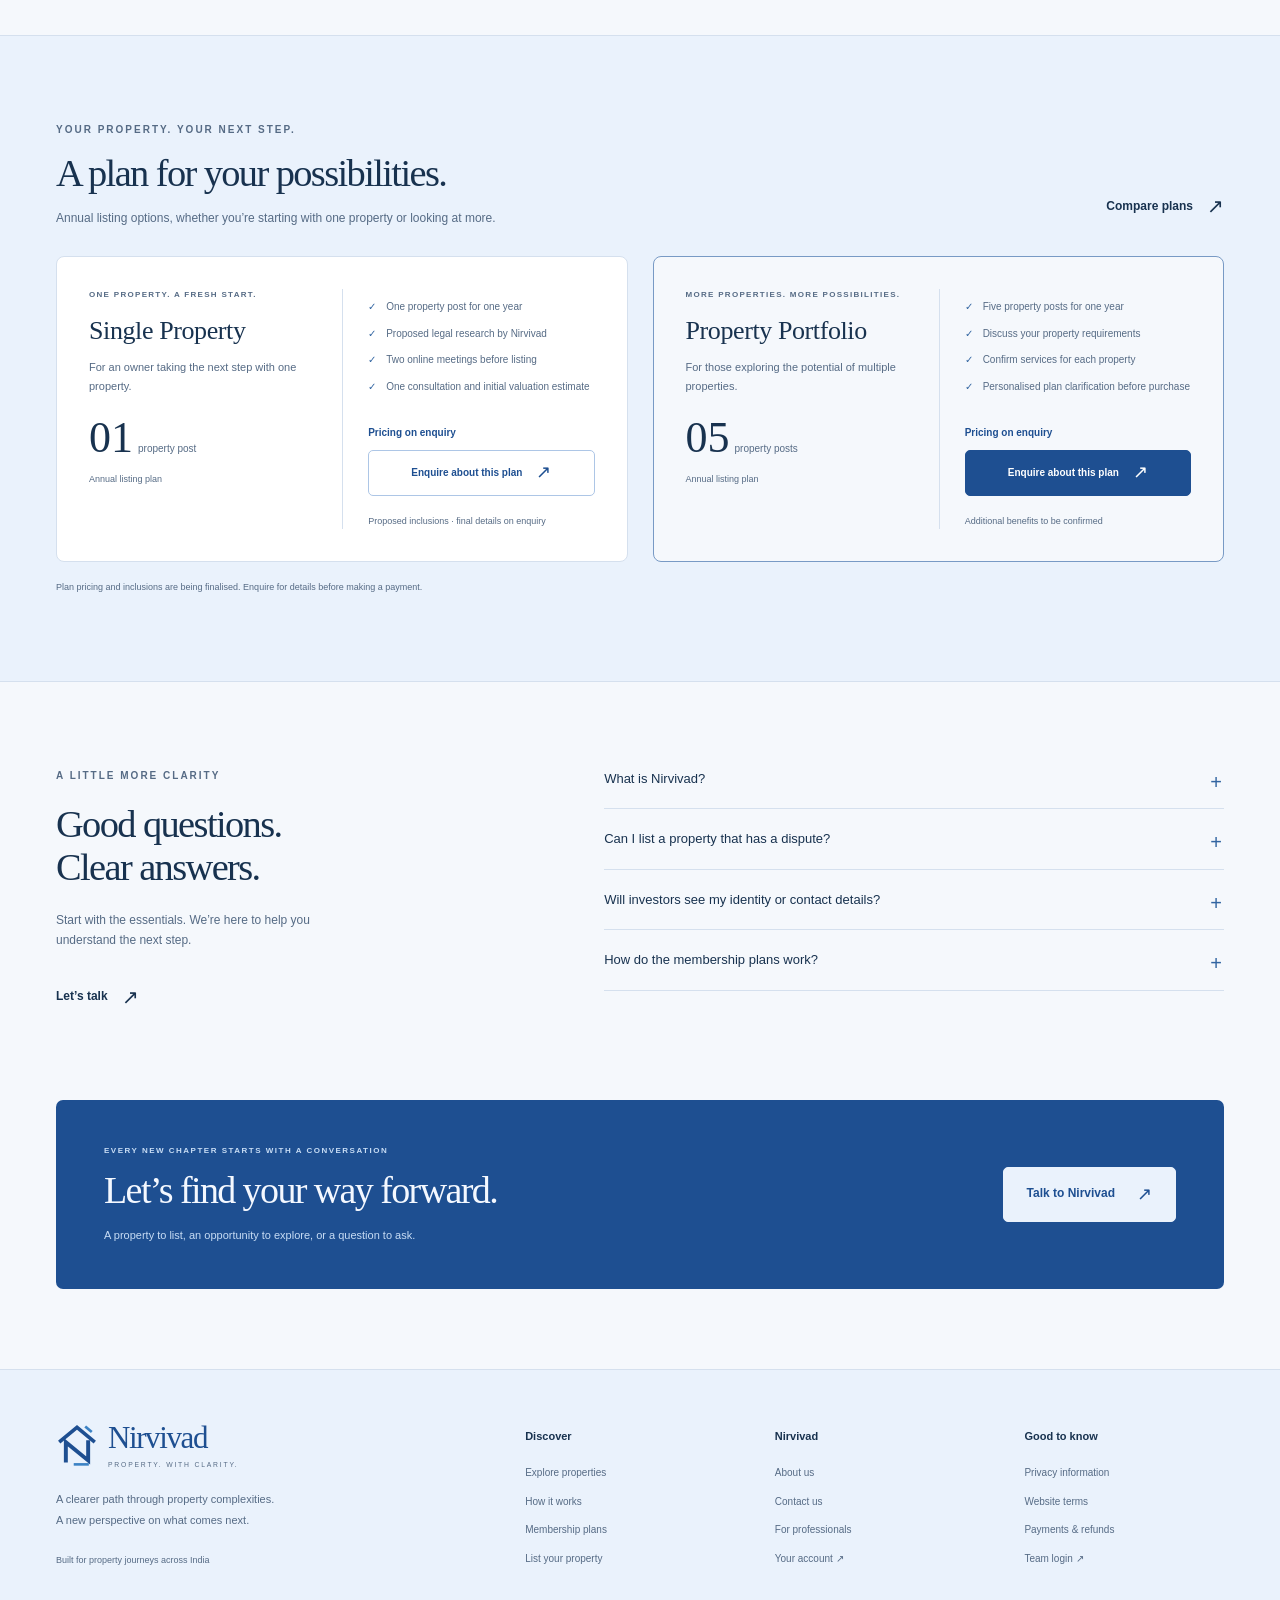
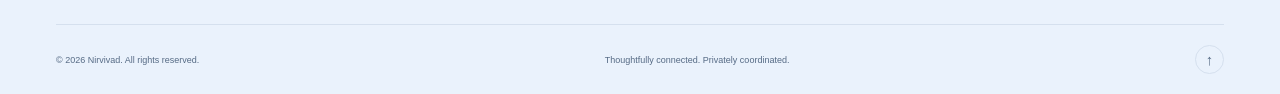
==== commit e1a21a44: "new landing page & adminitration login" ====
--- a/index.html
+++ b/index.html
@@ -1,667 +1,23 @@
 <!doctype html>
 <html lang="en">
 <head>
-<meta charset="UTF-8">
-<meta name="viewport" content="width=device-width, initial-scale=1.0, viewport-fit=cover">
-<title>Nirvivad</title>
-<style>
-  @import url('https://fonts.googleapis.com/css2?family=Fraunces:opsz,wght@9..144,500;9..144,600;9..144,700&family=Public+Sans:wght@400;500;600;700;800&family=JetBrains+Mono:wght@400;500;600&display=swap');
-
-  :root{
-    --ink:#151b2c; --ink-soft:#4d5670; --ink-faint:#8890a6;
-    --bg:#f2f4f9; --surface:#ffffff; --surface-sunken:#e9ecf5;
-    --border:#dce1ee; --border-strong:#c2cae0;
-    --blue:#1749b8; --blue-deep:#0d2f7a; --blue-soft:#e4ecfc;
-    --sky:#2e8fe0; --sky-soft:#e2f1fd;
-    --gold:#c9922e; --gold-soft:#f7ecd8;
-    --forest:#237a56; --forest-soft:#dff0e7;
-    --brick:#c0432a; --brick-soft:#fbe5df;
-    --shadow: 0 1px 2px rgba(13,29,74,.06), 0 6px 20px rgba(13,29,74,.08);
-    --shadow-lg: 0 8px 30px rgba(13,29,74,.12), 0 2px 8px rgba(13,29,74,.08);
-    color-scheme: light;
-  }
-  @media (prefers-color-scheme: dark){
-    :root:not([data-theme="light"]){
-      --ink:#eaedf7; --ink-soft:#b7bfd6; --ink-faint:#7d87a3;
-      --bg:#0c1220; --surface:#131b2f; --surface-sunken:#1a2440;
-      --border:#263252; --border-strong:#354672;
-      --blue:#5f8cf0; --blue-deep:#9db6f7; --blue-soft:#1b2748;
-      --sky:#6fb6f2; --sky-soft:#152540;
-      --gold:#e0ac53; --gold-soft:#332411;
-      --forest:#5fc79a; --forest-soft:#12291f;
-      --brick:#e5876c; --brick-soft:#331c15;
-      --shadow: 0 1px 2px rgba(0,0,0,.35), 0 8px 24px rgba(0,0,0,.4);
-      --shadow-lg: 0 12px 36px rgba(0,0,0,.5), 0 2px 10px rgba(0,0,0,.4);
-      color-scheme: dark;
-    }
-  }
-  :root[data-theme="dark"]{
-    --ink:#eaedf7; --ink-soft:#b7bfd6; --ink-faint:#7d87a3;
-    --bg:#0c1220; --surface:#131b2f; --surface-sunken:#1a2440;
-    --border:#263252; --border-strong:#354672;
-    --blue:#5f8cf0; --blue-deep:#9db6f7; --blue-soft:#1b2748;
-    --sky:#6fb6f2; --sky-soft:#152540;
-    --gold:#e0ac53; --gold-soft:#332411;
-    --forest:#5fc79a; --forest-soft:#12291f;
-    --brick:#e5876c; --brick-soft:#331c15;
-    --shadow: 0 1px 2px rgba(0,0,0,.35), 0 8px 24px rgba(0,0,0,.4);
-    --shadow-lg: 0 12px 36px rgba(0,0,0,.5), 0 2px 10px rgba(0,0,0,.4);
-    color-scheme: dark;
-  }
-
-  *{box-sizing:border-box;}
-  html,body{ margin:0; }
-  img{ max-width:100%; }
-  [hidden]{ display:none !important; }
-  body{
-    background:var(--bg); color:var(--ink);
-    font-family:'Public Sans', system-ui, sans-serif;
-    font-size:15px; line-height:1.6;
-  }
-  h1,h2,h3,h4{ font-family:'Fraunces', Georgia, serif; text-wrap:balance; letter-spacing:-0.01em; margin:0; }
-  .mono{ font-family:'JetBrains Mono', ui-monospace, monospace; }
-  a{ color:var(--blue); }
-  ::selection{ background:var(--blue-soft); }
-  :focus-visible{ outline:2px solid var(--blue); outline-offset:2px; }
-  button{ font-family:inherit; }
-
-  /* ---------- Header ---------- */
-  .site-header{
-    position:sticky; top:env(safe-area-inset-top,0px); z-index:50;
-    background:var(--surface); border-bottom:1px solid var(--border);
-    padding:0 24px; padding-top:env(safe-area-inset-top,0px);
-  }
-  .header-inner{ max-width:1180px; margin:0 auto; height:66px; display:flex; align-items:center; gap:24px; }
-  .brand{ display:flex; align-items:center; gap:9px; font-family:'Fraunces',serif; font-weight:700; font-size:19px; white-space:nowrap; color:var(--ink); text-decoration:none; flex-shrink:0; }
-  .brand .mark{
-    width:32px; height:32px; border-radius:9px;
-    background:linear-gradient(155deg,var(--sky),var(--blue-deep));
-    display:flex; align-items:center; justify-content:center;
-    font-family:'Fraunces',serif; font-weight:700; font-size:16px; color:#fff; flex-shrink:0;
-  }
-  .main-nav{ display:flex; gap:4px; flex:1; }
-  .main-nav a{
-    color:var(--ink-soft); text-decoration:none; font-weight:600; font-size:13.5px;
-    padding:8px 12px; border-radius:7px; cursor:pointer; white-space:nowrap;
-  }
-  .main-nav a:hover{ color:var(--ink); background:var(--surface-sunken); }
-  .main-nav a.current{ color:var(--blue); background:var(--blue-soft); }
-  .header-actions{ display:flex; gap:8px; flex-shrink:0; align-items:center; }
-  .menu-toggle{ display:none; width:38px; height:38px; border-radius:8px; border:1px solid var(--border); background:var(--surface); cursor:pointer; font-size:16px; align-items:center; justify-content:center; }
-
-  @media (max-width:980px){
-    .main-nav{ display:none; }
-    .menu-toggle{ display:flex; }
-  }
-  .mobile-nav{
-    display:none; flex-direction:column; gap:2px; padding:10px 0 16px; border-top:1px solid var(--border);
-  }
-  .mobile-nav.open{ display:flex; }
-  .mobile-nav a{ color:var(--ink-soft); text-decoration:none; font-weight:600; font-size:14px; padding:10px 6px; border-radius:7px; cursor:pointer; }
-  .mobile-nav a.current{ color:var(--blue); background:var(--blue-soft); }
-
-  .btn{
-    display:inline-flex; align-items:center; justify-content:center; gap:6px;
-    border-radius:9px; border:1px solid var(--border-strong); background:var(--surface);
-    color:var(--ink); font-weight:600; font-size:13.5px; padding:9px 16px; cursor:pointer;
-    text-decoration:none; white-space:nowrap;
-  }
-  .btn:hover{ background:var(--surface-sunken); }
-  .btn-primary{ background:var(--blue); border-color:var(--blue); color:#fff; }
-  .btn-primary:hover{ background:var(--blue-deep); border-color:var(--blue-deep); }
-  .btn-lg{ padding:13px 24px; font-size:14.5px; border-radius:10px; }
-  .btn-sm{ padding:6px 12px; font-size:12.5px; }
-  .btn-block{ width:100%; }
-
-  /* ---------- Page scaffolding ---------- */
-  main{ min-height:60vh; }
-  .page{ display:none; }
-  .page.active{ display:block; }
-
-  .section{ max-width:1180px; margin:0 auto; padding:64px 24px; }
-  .section.tight{ padding:44px 24px; }
-  .section-head{ max-width:640px; margin:0 auto 36px; text-align:center; }
-  .section-head.left{ margin:0 0 30px; text-align:left; }
-  .eyebrow{ display:inline-flex; align-items:center; gap:6px; font-size:11px; font-weight:700; letter-spacing:.08em; text-transform:uppercase; color:var(--gold); margin-bottom:10px; }
-  .section-head h2{ font-size:clamp(24px,3.4vw,32px); font-weight:600; margin-bottom:10px; }
-  .section-head p{ color:var(--ink-soft); font-size:14.5px; }
-
-  /* ---------- Hero ---------- */
-  .hero{
-    padding:72px 24px 0; text-align:center;
-    background: radial-gradient(1200px 460px at 50% -140px, var(--blue-soft), transparent 70%);
-  }
-  .hero-inner{ max-width:760px; margin:0 auto; }
-  .hero h1{ font-size:clamp(32px,5.2vw,50px); font-weight:600; margin:14px 0 16px; }
-  .hero .lead{ color:var(--ink-soft); font-size:16px; max-width:580px; margin:0 auto 30px; }
-  .hero .cta-row{ display:flex; gap:12px; justify-content:center; flex-wrap:wrap; margin-bottom:44px; }
-
-  .search-panel{
-    max-width:820px; margin:0 auto; background:var(--surface); border:1px solid var(--border);
-    border-radius:16px; padding:18px; box-shadow:var(--shadow-lg); display:flex; gap:10px; flex-wrap:wrap;
-    transform:translateY(28px); text-align:left;
-  }
-  .search-panel select, .search-panel input{
-    border:1px solid var(--border-strong); background:var(--surface); color:var(--ink);
-    border-radius:9px; padding:11px 12px; font-size:13.5px; font-family:inherit;
-  }
-  .search-panel .f-loc{ flex:2; min-width:180px; }
-  .search-panel .f-cat{ flex:1; min-width:140px; }
-  .search-panel .f-dispute{ flex:1; min-width:150px; }
-  .search-panel .f-go{ flex-shrink:0; }
-  @media (max-width:640px){ .search-panel{ flex-direction:column; } .search-panel > *{ width:100%; } }
-
-  .stat-strip{
-    display:flex; justify-content:center; gap:0; flex-wrap:wrap;
-    padding:64px 24px 40px; background:var(--surface); border-bottom:1px solid var(--border); margin-top:28px;
-  }
-  .stat-strip .s{ text-align:center; padding:0 32px; border-left:1px solid var(--border); }
-  .stat-strip .s:first-child{ border-left:none; }
-  .stat-strip .s .n{ font-family:'Fraunces',serif; font-weight:700; font-size:28px; color:var(--blue); }
-  .stat-strip .s .l{ font-size:11.5px; color:var(--ink-faint); font-weight:600; margin-top:2px; }
-  @media (max-width:700px){ .stat-strip .s{ padding:0 16px; border-left:none; width:50%; margin-bottom:16px; } }
-
-  /* ---------- Flow steps ---------- */
-  .flow-steps{ display:flex; gap:18px; }
-  @media (max-width:820px){ .flow-steps{ flex-direction:column; } }
-  .flow-step{ flex:1; background:var(--surface); border:1px solid var(--border); border-radius:14px; padding:20px; box-shadow:var(--shadow); }
-  .flow-step .num{
-    width:34px; height:34px; border-radius:50%; background:var(--blue); color:#fff;
-    display:flex; align-items:center; justify-content:center; font-weight:700; font-size:14px; margin-bottom:12px;
-  }
-  .flow-step h3{ font-size:15px; font-weight:700; margin-bottom:6px; font-family:'Public Sans'; }
-  .flow-step p{ font-size:12.5px; color:var(--ink-faint); margin:0; }
-
-  /* ---------- Role / feature grids ---------- */
-  .grid-4{ display:grid; grid-template-columns:repeat(4,1fr); gap:16px; }
-  .grid-3{ display:grid; grid-template-columns:repeat(3,1fr); gap:16px; }
-  @media (max-width:900px){ .grid-4{ grid-template-columns:repeat(2,1fr); } .grid-3{ grid-template-columns:repeat(2,1fr); } }
-  @media (max-width:560px){ .grid-4{ grid-template-columns:1fr; } .grid-3{ grid-template-columns:1fr; } }
-
-  .card{ background:var(--surface); border:1px solid var(--border); border-radius:14px; padding:20px; box-shadow:var(--shadow); }
-  .role-card .ic{ width:40px; height:40px; border-radius:11px; background:var(--blue-soft); color:var(--blue); display:flex; align-items:center; justify-content:center; font-size:18px; margin-bottom:12px; }
-  .role-card h3{ font-size:15px; font-weight:700; margin-bottom:5px; font-family:'Public Sans'; }
-  .role-card p{ font-size:12.5px; color:var(--ink-faint); margin:0; }
-
-  /* ---------- Listing preview cards ---------- */
-  .listing-card{ overflow:hidden; padding:0; }
-  .listing-card .thumb{
-    height:140px; background:linear-gradient(135deg,var(--sky-soft),var(--blue-soft));
-    display:flex; align-items:center; justify-content:center; font-size:30px; color:var(--blue); position:relative;
-  }
-  .listing-card .thumb .score-badge{
-    position:absolute; top:10px; right:10px; background:var(--surface); border-radius:999px; padding:4px 10px;
-    font-size:11px; font-weight:700; box-shadow:var(--shadow); display:flex; align-items:center; gap:4px;
-  }
-  .listing-card .thumb .score-badge .dot{ width:6px; height:6px; border-radius:50%; background:var(--forest); }
-  .listing-card .body{ padding:16px; }
-  .listing-card h3{ font-size:14px; font-weight:700; margin-bottom:4px; font-family:'Public Sans'; }
-  .listing-card .loc{ font-size:12px; color:var(--ink-faint); margin-bottom:10px; }
-  .listing-card .tags{ display:flex; gap:6px; flex-wrap:wrap; }
-  .pill{ display:inline-flex; align-items:center; gap:5px; font-size:10.5px; font-weight:700; padding:3px 8px; border-radius:999px; }
-  .pill.forest{ background:var(--forest-soft); color:var(--forest); }
-  .pill.gold{ background:var(--gold-soft); color:var(--gold); }
-  .pill.grey{ background:var(--surface-sunken); color:var(--ink-soft); }
-
-  /* ---------- Testimonials ---------- */
-  .testimonial-card{ display:flex; flex-direction:column; gap:14px; }
-  .testimonial-card .quote{ font-size:13.5px; color:var(--ink-soft); line-height:1.65; }
-  .testimonial-card .quote::before{ content:'\201C'; font-family:'Fraunces',serif; font-size:28px; color:var(--gold); line-height:0; display:block; margin-bottom:4px; }
-  .testimonial-person{ display:flex; align-items:center; gap:10px; }
-  .avatar{
-    width:38px; height:38px; border-radius:50%; background:var(--blue-soft); color:var(--blue);
-    display:flex; align-items:center; justify-content:center; font-weight:700; font-size:13px; flex-shrink:0;
-  }
-  .testimonial-person .name{ font-weight:700; font-size:13px; }
-  .testimonial-person .role{ font-size:11.5px; color:var(--ink-faint); }
-  .stars{ color:var(--gold); font-size:13px; letter-spacing:2px; }
-
-  /* ---------- Trust section ---------- */
-  .trust-card h3{ font-size:14.5px; font-weight:700; margin-bottom:6px; font-family:'Public Sans'; }
-  .trust-card p{ font-size:12.5px; color:var(--ink-faint); margin:0; }
-  .trust-card .ic{ font-size:22px; margin-bottom:10px; }
-
-  /* ---------- CTA band ---------- */
-  .cta-band{
-    background:linear-gradient(135deg,var(--blue-deep),var(--blue));
-    color:#fff; border-radius:20px; padding:48px 32px; text-align:center; margin:0 24px;
-  }
-  .cta-band h2{ color:#fff; font-size:clamp(22px,3vw,30px); margin-bottom:10px; }
-  .cta-band p{ color:rgba(255,255,255,.82); font-size:14px; max-width:480px; margin:0 auto 24px; }
-  .cta-band .cta-row{ display:flex; gap:12px; justify-content:center; flex-wrap:wrap; }
-  .cta-band .btn{ border-color:transparent; }
-  .cta-band .btn-ghost{ background:rgba(255,255,255,.12); color:#fff; border-color:rgba(255,255,255,.3); }
-  .cta-band .btn-ghost:hover{ background:rgba(255,255,255,.2); }
-
-  /* ---------- Footer ---------- */
-  .site-footer{ background:var(--blue-deep); color:rgba(255,255,255,.7); margin-top:64px; }
-  .footer-inner{ max-width:1180px; margin:0 auto; padding:52px 24px 28px; }
-  .footer-grid{ display:grid; grid-template-columns:1.6fr 1fr 1fr 1fr; gap:32px; margin-bottom:36px; }
-  @media (max-width:820px){ .footer-grid{ grid-template-columns:1fr 1fr; } }
-  @media (max-width:480px){ .footer-grid{ grid-template-columns:1fr; } }
-  .footer-grid .brand{ color:#fff; margin-bottom:10px; }
-  .footer-grid .fdesc{ font-size:12.5px; line-height:1.6; max-width:280px; color:rgba(255,255,255,.6); }
-  .footer-col h4{ color:#fff; font-family:'Public Sans'; font-size:12px; font-weight:700; text-transform:uppercase; letter-spacing:.05em; margin-bottom:14px; }
-  .footer-col a{ display:block; color:rgba(255,255,255,.68); text-decoration:none; font-size:13px; margin-bottom:10px; cursor:pointer; }
-  .footer-col a:hover{ color:#fff; }
-  .footer-bottom{ border-top:1px solid rgba(255,255,255,.14); padding-top:22px; display:flex; justify-content:space-between; align-items:center; flex-wrap:wrap; gap:10px; font-size:12px; }
-  .footer-bottom .legal-links{ display:flex; gap:16px; flex-wrap:wrap; }
-  .footer-bottom .legal-links a{ color:rgba(255,255,255,.6); text-decoration:none; cursor:pointer; }
-  .footer-bottom .legal-links a:hover{ color:#fff; }
-
-  /* ---------- Simple content pages (About/Contact/Legal) ---------- */
-  .doc-header{ background:var(--surface); border-bottom:1px solid var(--border); padding:44px 24px; text-align:center; }
-  .doc-header h1{ font-size:clamp(26px,4vw,36px); margin-bottom:8px; }
-  .doc-header p{ color:var(--ink-soft); font-size:14px; }
-  .doc-body{ max-width:760px; margin:0 auto; padding:48px 24px 72px; }
-  .doc-body h2{ font-size:19px; font-weight:700; margin:32px 0 10px; font-family:'Public Sans'; }
-  .doc-body h2:first-child{ margin-top:0; }
-  .doc-body p{ color:var(--ink-soft); font-size:14px; margin:0 0 14px; }
-  .doc-body ul{ color:var(--ink-soft); font-size:14px; padding-left:20px; margin:0 0 14px; }
-  .doc-body li{ margin-bottom:6px; }
-  .doc-body .updated{ font-size:12px; color:var(--ink-faint); margin-bottom:0; }
-  .placeholder-note{ background:var(--gold-soft); border:1px solid var(--gold); border-radius:10px; padding:13px 16px; font-size:12.5px; margin-bottom:28px; display:flex; gap:10px; }
-
-  .contact-grid{ display:grid; grid-template-columns:1fr 1fr; gap:32px; max-width:980px; margin:0 auto; padding:48px 24px 72px; }
-  @media (max-width:760px){ .contact-grid{ grid-template-columns:1fr; } }
-  .contact-info .item{ display:flex; gap:12px; margin-bottom:20px; }
-  .contact-info .ic{ width:38px; height:38px; border-radius:10px; background:var(--blue-soft); color:var(--blue); display:flex; align-items:center; justify-content:center; font-size:16px; flex-shrink:0; }
-  .contact-info .t{ font-weight:700; font-size:13.5px; margin-bottom:2px; }
-  .contact-info .d{ font-size:13px; color:var(--ink-soft); }
-  .field{ margin-bottom:14px; }
-  .field label{ display:block; font-size:12.5px; font-weight:600; margin-bottom:5px; }
-  .field input, .field select, .field textarea{
-    width:100%; border:1px solid var(--border-strong); background:var(--surface); color:var(--ink);
-    border-radius:8px; padding:10px 12px; font-size:13.5px; font-family:inherit;
-  }
-  .field textarea{ resize:vertical; min-height:90px; }
-  .field input:focus, .field select:focus, .field textarea:focus{ outline:2px solid var(--blue); outline-offset:1px; }
-
-  .about-hero{ display:grid; grid-template-columns:1fr 1fr; gap:40px; align-items:center; max-width:1080px; margin:0 auto; padding:56px 24px; }
-  @media (max-width:820px){ .about-hero{ grid-template-columns:1fr; } }
-  .about-hero .art{
-    aspect-ratio:4/3; border-radius:18px; background:linear-gradient(135deg,var(--blue-soft),var(--sky-soft));
-    display:flex; align-items:center; justify-content:center; font-size:52px; color:var(--blue); box-shadow:var(--shadow);
-  }
-  .about-hero h1{ font-size:clamp(26px,4vw,36px); margin-bottom:14px; }
-  .about-hero p{ color:var(--ink-soft); font-size:14.5px; margin-bottom:14px; }
-
-  .value-grid{ display:grid; grid-template-columns:repeat(3,1fr); gap:16px; max-width:1080px; margin:0 auto; padding:0 24px 64px; }
-  @media (max-width:760px){ .value-grid{ grid-template-columns:1fr; } }
-
-  .toast-stack{ position:fixed; bottom:22px; right:22px; z-index:200; display:flex; flex-direction:column; gap:8px; align-items:flex-end; }
-  .toast{ background:var(--ink); color:var(--bg); padding:11px 16px; border-radius:9px; font-size:12.5px; font-weight:600; box-shadow:var(--shadow); display:flex; align-items:center; gap:8px; }
-
-  @media (max-width:600px){
-    .header-inner{ height:60px; }
-    .hero{ padding-top:48px; }
-    .search-panel{ transform:none; margin-top:20px; }
-    .stat-strip{ padding-top:36px; }
-    .cta-band{ margin:0 16px; padding:36px 20px; }
-  }
-</style>
+<meta charset="utf-8"><meta name="viewport" content="width=device-width, initial-scale=1"><meta name="theme-color" content="#1e4f91">
+<meta name="description" content="A clearer path for your property. Discover Nirvivad's approach to property verification, professional guidance and privately coordinated investor opportunities.">
+<title>Nirvivad — A clearer path for your property</title>
+<link rel="icon" href="assets/nirvivad-mark.svg" type="image/svg+xml"><link rel="preload" href="assets/neighborhood.png" as="image" fetchpriority="high"><link rel="stylesheet" href="assets/website.css">
+<script src="assets/website-content.js" defer></script><script src="assets/website.js" defer></script>
 </head>
 <body>
-
-<header class="site-header">
-  <div class="header-inner">
-    <a class="brand" href="#home" onclick="go('home')"><span class="mark">N</span>Nirvivad</a>
-    <nav class="main-nav">
-      <a onclick="go('home')" data-route="home">Home</a>
-      <a onclick="go('how')" data-route="how">How It Works</a>
-      <a onclick="go('about')" data-route="about">About Us</a>
-      <a onclick="go('testimonials')" data-route="testimonials">Testimonials</a>
-      <a onclick="go('contact')" data-route="contact">Contact Us</a>
-    </nav>
-    <div class="header-actions">
-      <a class="btn btn-sm" href="user/index.html">Log in</a>
-      <a class="btn btn-sm btn-primary" href="user/index.html">List a Property</a>
-      <button class="menu-toggle" onclick="toggleMobileNav()" aria-label="Menu">☰</button>
-    </div>
-  </div>
-  <div class="mobile-nav" id="mobileNav">
-    <a onclick="go('home')" data-route="home">Home</a>
-    <a onclick="go('how')" data-route="how">How It Works</a>
-    <a onclick="go('about')" data-route="about">About Us</a>
-    <a onclick="go('testimonials')" data-route="testimonials">Testimonials</a>
-    <a onclick="go('contact')" data-route="contact">Contact Us</a>
-  </div>
-</header>
-
-<main>
-
-  <!-- ================= HOME ================= -->
-  <div class="page" id="page-home">
-    <section class="hero">
-      <div class="hero-inner">
-        <span class="eyebrow">Property Dispute Resolution</span>
-        <h1>Turn disputed property into a verified, investable listing.</h1>
-        <p class="lead">Nirvivad connects property owners facing legal disputes with vetted lawyers, valuers and investors — every case verified before it goes anywhere near a buyer.</p>
-      </div>
-      <div class="search-panel">
-        <select class="f-loc"><option>All locations</option><option>Delhi NCR</option><option>Mumbai / Pune</option><option>Bengaluru</option><option>Indore / Nashik</option></select>
-        <select class="f-cat"><option>Property type</option><option>Residential</option><option>Commercial</option><option>Agricultural</option><option>Industrial</option></select>
-        <select class="f-dispute"><option>Dispute type</option><option>Title Dispute</option><option>Partition / Inheritance</option><option>Boundary Dispute</option></select>
-        <button class="btn btn-primary f-go" onclick="go('home'); toast('Search is illustrative in this prototype')">Search Listings</button>
-      </div>
-    </section>
-
-    <div class="stat-strip">
-      <div class="s"><div class="n">8</div><div class="l">Verification Factors</div></div>
-      <div class="s"><div class="n">100%</div><div class="l">Identity Protected</div></div>
-      <div class="s"><div class="n">3</div><div class="l">Independent Review Stages</div></div>
-      <div class="s"><div class="n">24×7</div><div class="l">Case Tracking</div></div>
-    </div>
-
-    <section class="section" id="how">
-      <div class="section-head">
-        <span class="eyebrow">How it works</span>
-        <h2>From submission to a verified listing</h2>
-        <p>A short intake gets your case moving — our team handles the rest.</p>
-      </div>
-      <div class="flow-steps">
-        <div class="flow-step"><div class="num">1</div><h3>Submit minimal details</h3><p>Tell us the basics about the property and the dispute. No lengthy forms up front.</p></div>
-        <div class="flow-step"><div class="num">2</div><h3>Our team takes over</h3><p>A case handler requests full details, documents and KYC, and coordinates the right experts.</p></div>
-        <div class="flow-step"><div class="num">3</div><h3>Independent verification</h3><p>Licensed professionals review title, valuation and legal risk before anything moves forward.</p></div>
-        <div class="flow-step"><div class="num">4</div><h3>Goes live, anonymised</h3><p>Verified listings reach investors with a transparent risk score — your identity stays hidden.</p></div>
-      </div>
-    </section>
-
-    <section class="section tight" style="background:var(--surface); max-width:none; border-top:1px solid var(--border); border-bottom:1px solid var(--border);">
-      <div style="max-width:1180px; margin:0 auto; padding:0 24px;">
-        <div class="section-head">
-          <span class="eyebrow">Featured listings</span>
-          <h2>Verified properties currently live</h2>
-          <p>Every listing shown has cleared legal verification. Owner identity is never disclosed.</p>
-        </div>
-        <div class="grid-3">
-          <div class="card listing-card">
-            <div class="thumb">🏢<span class="score-badge"><span class="dot"></span>81</span></div>
-            <div class="body">
-              <h3>Commercial Plot, MG Road Frontage</h3>
-              <div class="loc">Indore, Madhya Pradesh · 0.6 Acre</div>
-              <div class="tags"><span class="pill forest">Low Risk</span><span class="pill grey">Commercial</span></div>
-            </div>
-          </div>
-          <div class="card listing-card">
-            <div class="thumb">🏠<span class="score-badge"><span class="dot"></span>64</span></div>
-            <div class="body">
-              <h3>Residential Bungalow, Inheritance Case</h3>
-              <div class="loc">Pune, Maharashtra · 4,200 sq.ft</div>
-              <div class="tags"><span class="pill gold">Medium Risk</span><span class="pill grey">Residential</span></div>
-            </div>
-          </div>
-          <div class="card listing-card">
-            <div class="thumb">🌾<span class="score-badge"><span class="dot"></span>88</span></div>
-            <div class="body">
-              <h3>Agricultural Land, Cleared Title Dispute</h3>
-              <div class="loc">Nashik, Maharashtra · 3.1 Acre</div>
-              <div class="tags"><span class="pill forest">Low Risk</span><span class="pill grey">Agricultural</span></div>
-            </div>
-          </div>
-        </div>
-      </div>
-    </section>
-
-    <section class="section" id="roles">
-      <div class="section-head">
-        <span class="eyebrow">Who it's for</span>
-        <h2>One platform, every party in the dispute</h2>
-      </div>
-      <div class="grid-4">
-        <div class="card role-card"><div class="ic">🏠</div><h3>Property Owner</h3><p>List a disputed property and track its case from submission to resolution.</p></div>
-        <div class="card role-card"><div class="ic">🔎</div><h3>Buyer / Investor</h3><p>Browse verified listings with transparent risk scores and place offers.</p></div>
-        <div class="card role-card"><div class="ic">⚖️</div><h3>Legal &amp; Financial Experts</h3><p>Lawyers, Chartered Accountants, Arbitrators and Brokers review assigned cases.</p></div>
-        <div class="card role-card"><div class="ic">🗂️</div><h3>Nirvivad Team</h3><p>Employees, Sub Admins and Super Admin verify and manage every case internally.</p></div>
-      </div>
-    </section>
-
-    <section class="section tight">
-      <div class="cta-band">
-        <h2>Have a disputed property you'd like resolved?</h2>
-        <p>List it in minutes. Our team handles verification, documentation and buyer coordination end to end.</p>
-        <div class="cta-row">
-          <a class="btn btn-lg" style="background:#fff; color:var(--blue-deep);" href="user/index.html">List Your Property</a>
-          <a class="btn btn-lg btn-ghost" onclick="go('how')">See How It Works</a>
-        </div>
-      </div>
-    </section>
-  </div>
-
-  <!-- ================= HOW IT WORKS ================= -->
-  <div class="page" id="page-how">
-    <div class="doc-header">
-      <span class="eyebrow">Services</span>
-      <h1>How Nirvivad Works</h1>
-      <p>A transparent path from a disputed property to a verified, resolved outcome.</p>
-    </div>
-    <div class="doc-body">
-      <h2>1. Submit your property</h2>
-      <p>Property owners begin with a short intake — your relationship to the property, its location, and the nature of the dispute. No lengthy forms and no payment at this stage.</p>
-      <h2>2. Our team reviews your case</h2>
-      <p>A case handler on our internal team reviews your submission and requests any additional details, documents, or identity verification (KYC) needed to proceed.</p>
-      <h2>3. Independent expert verification</h2>
-      <p>Depending on the nature of your dispute, we route your case to the right combination of professionals:</p>
-      <ul>
-        <li><strong>Lawyers</strong> review title deeds, legal rights, and court or arbitration records</li>
-        <li><strong>Chartered Accountants</strong> assess valuation, taxation, and financial due diligence</li>
-        <li><strong>Arbitrators</strong> review ongoing arbitration proceedings and tribunal orders where relevant</li>
-        <li><strong>Brokers</strong> provide market and location verification</li>
-      </ul>
-      <h2>4. Verification decision</h2>
-      <p>Once all required reviews are complete, your case is either approved and published anonymised on our Investor Marketplace, marked resolved without a public listing, or returned with a clear reason if it doesn't qualify.</p>
-      <h2>5. Investor engagement</h2>
-      <p>If your property goes live, verified investors can view a risk-scored summary and submit expressions of interest — all coordinated through our team. Your identity and contact details are never shared directly.</p>
-      <h2>6. Resolution</h2>
-      <p>Once a transaction is agreed or the dispute is otherwise resolved, your case is closed and archived, with a full audit trail retained internally.</p>
-    </div>
-  </div>
-
-  <!-- ================= ABOUT US ================= -->
-  <div class="page" id="page-about">
-    <div class="about-hero">
-      <div>
-        <span class="eyebrow">About Nirvivad</span>
-        <h1>Making disputed property transparent, verifiable, and investable.</h1>
-        <p>Disputed property is one of the most difficult asset classes to transact in — sellers struggle to prove clean title, and buyers have no reliable way to assess risk. Nirvivad exists to close that gap.</p>
-        <p>We combine structured legal, financial and arbitration review with a transparent scoring model, so property owners get a fair resolution path and investors get verified opportunities they can actually trust.</p>
-      </div>
-      <div class="art">🏛️</div>
-    </div>
-    <div class="value-grid">
-      <div class="card"><h3 style="font-size:15px; font-weight:700; margin-bottom:6px;">Verification first</h3><p style="font-size:12.5px; color:var(--ink-faint); margin:0;">No property reaches a buyer without a documented review by a licensed professional.</p></div>
-      <div class="card"><h3 style="font-size:15px; font-weight:700; margin-bottom:6px;">Identity protected</h3><p style="font-size:12.5px; color:var(--ink-faint); margin:0;">Owner identity is never disclosed to investors. All engagement is routed through our team.</p></div>
-      <div class="card"><h3 style="font-size:15px; font-weight:700; margin-bottom:6px;">Full accountability</h3><p style="font-size:12.5px; color:var(--ink-faint); margin:0;">Every status change, request and document is logged and traceable internally.</p></div>
-    </div>
-  </div>
-
-  <!-- ================= TESTIMONIALS ================= -->
-  <div class="page" id="page-testimonials">
-    <div class="doc-header">
-      <span class="eyebrow">Success stories</span>
-      <h1>What our users say</h1>
-      <p>Illustrative examples for this prototype — not verified customer accounts.</p>
-    </div>
-    <section class="section">
-      <div class="grid-3">
-        <div class="card testimonial-card">
-          <div class="stars">★★★★★</div>
-          <div class="quote">Our family's inheritance dispute had stalled for two years. Nirvivad's team got a lawyer and valuer on the case within a week, and we finally had a clear path to resolve it.</div>
-          <div class="testimonial-person"><div class="avatar">RM</div><div><div class="name">Rakesh Malhotra</div><div class="role">Property Owner, Sonipat</div></div></div>
-        </div>
-        <div class="card testimonial-card">
-          <div class="stars">★★★★★</div>
-          <div class="quote">The risk scoring gave me confidence to invest in a property I'd normally have avoided entirely. The verification report was thorough and easy to understand.</div>
-          <div class="testimonial-person"><div class="avatar">SK</div><div><div class="name">Sanjana Kapoor</div><div class="role">Investor, Pune</div></div></div>
-        </div>
-        <div class="card testimonial-card">
-          <div class="stars">★★★★☆</div>
-          <div class="quote">As a Chartered Accountant working assigned cases, the case file structure made due diligence fast — everything I needed was in one place.</div>
-          <div class="testimonial-person"><div class="avatar">VP</div><div><div class="name">Vivek Prasad</div><div class="role">Chartered Accountant, Panel Member</div></div></div>
-        </div>
-      </div>
-    </section>
-  </div>
-
-  <!-- ================= CONTACT ================= -->
-  <div class="page" id="page-contact">
-    <div class="doc-header">
-      <span class="eyebrow">Get in touch</span>
-      <h1>Contact Us</h1>
-      <p>Questions about listing a property, investing, or joining as a professional — we're here to help.</p>
-    </div>
-    <div class="contact-grid">
-      <div class="contact-info">
-        <div class="item"><div class="ic">✉</div><div><div class="t">Email</div><div class="d">support@nirvivad.example</div></div></div>
-        <div class="item"><div class="ic">☎</div><div><div class="t">Phone</div><div class="d">+91 11 4000 0000 (Mon–Sat, 10am–6pm IST)</div></div></div>
-        <div class="item"><div class="ic">📍</div><div><div class="t">Office</div><div class="d">Nirvivad Technologies, New Delhi, India</div></div></div>
-        <div class="placeholder-note">ℹ️ Contact details shown are placeholders for this prototype and not yet finalized.</div>
-      </div>
-      <div class="card">
-        <div class="field"><label>Full name</label><input type="text" placeholder="Your name"></div>
-        <div class="field"><label>Email address</label><input type="email" placeholder="you@example.com"></div>
-        <div class="field"><label>I am a</label><select><option>Property Owner</option><option>Investor</option><option>Legal / Financial Professional</option><option>Other</option></select></div>
-        <div class="field"><label>Message</label><textarea placeholder="How can we help?"></textarea></div>
-        <button class="btn btn-primary btn-block" onclick="submitContact()">Send Message</button>
-      </div>
-    </div>
-  </div>
-
-  <!-- ================= PRIVACY POLICY ================= -->
-  <div class="page" id="page-privacy">
-    <div class="doc-header"><span class="eyebrow">Legal</span><h1>Privacy Policy</h1></div>
-    <div class="doc-body">
-      <p class="updated">Placeholder content — final privacy policy pending legal review and client sign-off.</p>
-      <div class="placeholder-note">⚠️ This is illustrative placeholder text for prototype purposes only and is not the platform's final privacy policy.</div>
-      <h2>1. Information We Collect</h2>
-      <p>We collect information you provide directly, including contact details, property information, documents submitted for verification, and payment information processed through our payment partner.</p>
-      <h2>2. How We Use Information</h2>
-      <p>Information is used to operate the platform, verify property and identity information, coordinate case review with assigned professionals, and communicate case updates.</p>
-      <h2>3. Information Sharing</h2>
-      <p>Property Owner identity and contact details are never shared with Buyers/Investors. Case information is shared only with professionals formally assigned to that case.</p>
-      <h2>4. Data Retention</h2>
-      <p>Case documents and records are retained for the periods required by applicable law and platform policy. Specific retention periods are pending finalization.</p>
-      <h2>5. Your Rights</h2>
-      <p>You may request access to, correction of, or deletion of your personal information, subject to our legal and operational record-keeping requirements.</p>
-    </div>
-  </div>
-
-  <!-- ================= TERMS & CONDITIONS ================= -->
-  <div class="page" id="page-terms">
-    <div class="doc-header"><span class="eyebrow">Legal</span><h1>Terms &amp; Conditions</h1></div>
-    <div class="doc-body">
-      <p class="updated">Placeholder content — final terms pending legal review and client sign-off.</p>
-      <div class="placeholder-note">⚠️ This is illustrative placeholder text for prototype purposes only and is not the platform's final terms of service.</div>
-      <h2>1. Acceptance of Terms</h2>
-      <p>By using Nirvivad, you agree to these Terms &amp; Conditions and our Privacy Policy. If you do not agree, please do not use the platform.</p>
-      <h2>2. Listing Submissions</h2>
-      <p>Property Owners submitting a listing confirm that the information provided is accurate and that they hold the right to submit the property for review. A listing fee applies as described at the time of submission and is non-refundable.</p>
-      <h2>3. Verification Process</h2>
-      <p>All listings are subject to review by Nirvivad's internal team and assigned professionals before publication. Nirvivad reserves the right to reject or hold any submission that does not meet verification standards.</p>
-      <h2>4. Investor Conduct</h2>
-      <p>Buyers and Investors agree to engage with listed properties solely through Nirvivad's coordination process and not to attempt direct contact with a Property Owner outside the platform.</p>
-      <h2>5. Limitation of Liability</h2>
-      <p>Nirvivad facilitates verification and coordination but does not provide legal advice, legal certification, or guarantee the outcome of any dispute or transaction.</p>
-    </div>
-  </div>
-
-  <!-- ================= REFUND / CANCELLATION POLICY ================= -->
-  <div class="page" id="page-refund">
-    <div class="doc-header"><span class="eyebrow">Legal</span><h1>Refund &amp; Cancellation Policy</h1></div>
-    <div class="doc-body">
-      <p class="updated">Placeholder content — final fee, tax and refund rules pending client confirmation.</p>
-      <div class="placeholder-note">⚠️ This is illustrative placeholder text for prototype purposes only and is not the platform's final refund policy.</div>
-      <h2>1. Listing Fees</h2>
-      <p>The listing fee charged to Property Owners is non-refundable once submitted, regardless of the outcome of the verification process, including in the event of rejection.</p>
-      <h2>2. Cancellation Before Payment</h2>
-      <p>You may withdraw a property submission at any stage before payment is made without any charge.</p>
-      <h2>3. Promo Codes</h2>
-      <p>Promotional discount codes are applied at the time of payment and cannot be applied retroactively to a completed transaction.</p>
-      <h2>4. Disputed Charges</h2>
-      <p>If you believe you were charged in error, contact our support team within 7 days of the transaction for review.</p>
-    </div>
-  </div>
-
-</main>
-
-<footer class="site-footer">
-  <div class="footer-inner">
-    <div class="footer-grid">
-      <div>
-        <a class="brand" href="#home" onclick="go('home')"><span class="mark">N</span>Nirvivad</a>
-        <p class="fdesc">A property dispute resolution platform connecting owners, verified professionals, and investors through a transparent, verified process.</p>
-      </div>
-      <div class="footer-col">
-        <h4>Company</h4>
-        <a onclick="go('about')">About Us</a>
-        <a onclick="go('how')">How It Works</a>
-        <a onclick="go('testimonials')">Testimonials</a>
-        <a onclick="go('contact')">Contact Us</a>
-      </div>
-      <div class="footer-col">
-        <h4>Platform</h4>
-        <a href="user/index.html">Property Owner Login</a>
-        <a href="user/index.html">Investor Login</a>
-        <a href="user/index.html">Professional Login</a>
-        <a href="admin/index.html">Nirvivad Team Login</a>
-      </div>
-      <div class="footer-col">
-        <h4>Legal</h4>
-        <a onclick="go('privacy')">Privacy Policy</a>
-        <a onclick="go('terms')">Terms &amp; Conditions</a>
-        <a onclick="go('refund')">Refund &amp; Cancellation Policy</a>
-      </div>
-    </div>
-    <div class="footer-bottom">
-      <div>© 2026 Nirvivad Technologies. All rights reserved.</div>
-      <div class="legal-links">
-        <a onclick="go('privacy')">Privacy</a>
-        <a onclick="go('terms')">Terms</a>
-        <a onclick="go('refund')">Refunds</a>
-      </div>
-    </div>
-  </div>
-</footer>
-
-<div class="toast-stack" id="toastStack"></div>
-
-<script>
-  const ROUTES = ['home','how','about','testimonials','contact','privacy','terms','refund'];
-
-  function go(route){
-    if(!ROUTES.includes(route)) route = 'home';
-    ROUTES.forEach(r=>{
-      const el = document.getElementById('page-'+r);
-      if(el) el.classList.toggle('active', r===route);
-    });
-    document.querySelectorAll('[data-route]').forEach(a=>{
-      a.classList.toggle('current', a.getAttribute('data-route')===route);
-    });
-    document.getElementById('mobileNav').classList.remove('open');
-    window.scrollTo(0,0);
-    try{ history.replaceState(null,'','#'+route); }catch(e){}
-  }
-
-  function toggleMobileNav(){
-    document.getElementById('mobileNav').classList.toggle('open');
-  }
-
-  function toast(msg){
-    const stack = document.getElementById('toastStack');
-    const t = document.createElement('div');
-    t.className = 'toast';
-    t.textContent = msg;
-    stack.appendChild(t);
-    setTimeout(()=>{ t.style.opacity='0'; t.style.transition='opacity .25s'; setTimeout(()=>t.remove(),250); }, 3000);
-  }
-
-  function submitContact(){
-    toast('Message sent — our team will be in touch');
-  }
-
-  const initial = (location.hash||'').replace('#','');
-  go(ROUTES.includes(initial) ? initial : 'home');
-</script>
-
-</body>
-</html>
+<a class="skip-link" href="#main">Skip to content</a>
+<div class="announcement"><div class="wrap announcement-inner"><span>A new perspective on property. A clearer way forward.</span><a href="#how">Discover the Nirvivad approach ↗</a></div></div>
+<header class="site-header"><div class="wrap header-inner">
+<a class="brand" href="#home" aria-label="Nirvivad home"><img src="assets/nirvivad-mark.svg" width="42" height="46" alt=""><span>Nirvivad<span class="brand-tagline">PROPERTY. WITH CLARITY.</span></span></a>
+<nav class="main-nav" aria-label="Main navigation"><a href="#properties" data-nav="properties">Explore properties</a><a href="#how" data-nav="how">How it works</a><a href="#plans" data-nav="plans">Our plans</a><a href="#about" data-nav="about">About us</a><a href="#contact" data-nav="contact">Contact</a></nav>
+<div class="header-actions"><a class="login-link" href="user/index.html">Log in ↗</a><a class="button button-small" href="#contact?topic=List%20a%20property">List a property <span aria-hidden="true">+</span></a><button class="menu-button" id="menu-toggle" aria-expanded="false" aria-controls="mobile-nav" aria-label="Open navigation"><span></span><span></span></button></div>
+</div><nav class="mobile-nav wrap" id="mobile-nav" aria-label="Mobile navigation" hidden><a href="#properties">Explore properties</a><a href="#how">How it works</a><a href="#plans">Our plans</a><a href="#about">About us</a><a href="#contact">Contact us</a><a href="user/index.html">Log in to your account ↗</a></nav></header>
+<main id="main" tabindex="-1"></main>
+<footer class="site-footer"><div class="wrap footer-grid"><div class="footer-brand"><a class="brand" href="#home"><img src="assets/nirvivad-mark.svg" width="42" height="46" alt=""><span>Nirvivad<span class="brand-tagline">PROPERTY. WITH CLARITY.</span></span></a><p>A clearer path through property complexities.<br>A new perspective on what comes next.</p><span class="footer-location">Built for property journeys across India</span></div><div><h2>Discover</h2><a href="#properties">Explore properties</a><a href="#how">How it works</a><a href="#plans">Membership plans</a><a href="#contact?topic=List%20a%20property">List your property</a></div><div><h2>Nirvivad</h2><a href="#about">About us</a><a href="#contact">Contact us</a><a href="#contact?topic=Join%20as%20a%20professional">For professionals</a><a href="user/index.html">Your account ↗</a></div><div><h2>Good to know</h2><a href="#privacy">Privacy information</a><a href="#terms">Website terms</a><a href="#refund">Payments & refunds</a><a href="admin/index.html">Team login ↗</a></div></div><div class="wrap footer-bottom"><span>© <span id="copyright-year">2026</span> Nirvivad. All rights reserved.</span><span>Thoughtfully connected. Privately coordinated.</span><a href="#home" class="back-to-top" aria-label="Back to home">↑</a></div></footer>
+<dialog id="property-dialog" class="property-dialog" aria-labelledby="property-dialog-title"><button class="dialog-close" aria-label="Close property details">×</button><div id="property-dialog-content"></div></dialog>
+<div id="toast" class="toast" role="status" hidden></div>
+<noscript><div class="noscript-note"><h1>Nirvivad — Property. With clarity.</h1><p>We bring structured property review, professional guidance and private investor engagement together. Enable JavaScript to explore this website preview.</p></div></noscript>
+</body></html>
--- a/assets/website.css
+++ b/assets/website.css
@@ -0,0 +1,11 @@
+:root{--primary:#1e4f91;--primary-dark:#163d72;--surface-soft:#eaf2fc;--page-bg:#f5f8fc;--accent:#3b82c4;--ink:#18324f;--muted:#566b85;--line:#d5e0ee;--white:#fff;--radius:8px;color-scheme:light;font-synthesis:none}
+*{box-sizing:border-box}html{scroll-behavior:smooth;scroll-padding-top:110px}body{margin:0;font-family:Arial,Helvetica,sans-serif;color:var(--ink);background:var(--page-bg);font-size:14px;line-height:1.65}button,input,select,textarea{font:inherit}button,a,input,select,textarea{-webkit-tap-highlight-color:transparent}button,a{touch-action:manipulation}button{cursor:pointer}a{color:inherit;text-decoration:none}p{margin:0 0 20px}img{display:block;max-width:100%;object-fit:cover}h1,h2,h3{margin:0;font-weight:400;line-height:1.12}h1,h2{font-family:Georgia,'Times New Roman',serif;letter-spacing:-1.6px}h1{font-size:clamp(44px,4.6vw,68px)}h2{font-size:clamp(32px,3vw,44px)}h3{font-size:19px;font-weight:600;letter-spacing:-.4px}em{font-weight:400;color:#3265a1}::selection{background:#c8ddf5}:focus-visible{outline:3px solid #3b82c4;outline-offset:5px}[hidden]{display:none!important}.wrap{width:calc(100% - 112px);max-width:1280px;margin-inline:auto}.section{padding-block:86px}.eyebrow{font-size:10px;font-weight:700;letter-spacing:2px;color:#566b85;margin-bottom:19px;line-height:1.6}.eyebrow.light{color:#c8ddf5}.tiny-line{width:23px;height:1px;background:#4f6e94;display:inline-block;vertical-align:middle;margin-right:10px}.button{display:inline-flex;gap:22px;align-items:center;justify-content:center;min-height:49px;padding:12px 23px;background:var(--primary);color:white;border:1px solid var(--primary);border-radius:5px;font-weight:600;font-size:12px;transition:background .2s,transform .2s}.button:hover{background:#163d72;transform:translateY(-1px)}.button span:last-child{font-size:18px;font-weight:400}.button-small{min-height:40px;padding:8px 17px;font-size:11px;gap:19px}.button-cream{background:#eaf2fc;color:var(--primary);border-color:#eaf2fc}.button-cream:hover{background:white}.button-outline{background:transparent;color:var(--primary);border-color:#adc6e6}.button-outline:hover{background:var(--surface-soft)}.text-link{display:inline-flex;align-items:center;gap:14px;font-size:12px;font-weight:600}.text-link:hover{color:#3265a1}.text-link span{font-size:20px}.icon{display:inline-block;width:23px;height:23px;flex:none;vertical-align:middle}.skip-link{position:fixed;left:12px;top:-80px;background:white;padding:12px;z-index:100}.skip-link:focus{top:12px}.sr-only{position:absolute;width:1px;height:1px;padding:0;margin:-1px;overflow:hidden;clip:rect(0,0,0,0);white-space:nowrap;border:0}
+.announcement{background:var(--primary);color:#e4effc;font-size:10px;letter-spacing:.25px}.announcement-inner{display:flex;align-items:center;justify-content:space-between;min-height:34px}.announcement a{color:#e4effc}.announcement a:hover{text-decoration:underline}.site-header{position:sticky;top:0;background:rgba(245,248,252,.97);border-bottom:1px solid #d5e0ee;z-index:30}.header-inner{height:86px;display:flex;align-items:center;gap:28px}.brand{display:flex;align-items:center;gap:10px;flex:none}.brand>span{font-family:Georgia,serif;font-size:31px;line-height:1;color:var(--primary);letter-spacing:-1.4px}.brand-tagline{display:block;font-family:Arial,sans-serif;font-size:6.8px;letter-spacing:1.8px;margin-top:9px;font-weight:500;color:#566b85}.main-nav{display:flex;align-items:center;gap:26px;margin-left:auto}.main-nav a{font-size:11px;color:#354e70;position:relative;white-space:nowrap}.main-nav a:hover,.main-nav a[aria-current=page]{color:var(--primary)}.main-nav a[aria-current=page]:after{content:'';height:2px;background:var(--primary);position:absolute;bottom:-10px;left:0;right:0}.header-actions{display:flex;align-items:center;gap:23px}.login-link{font-size:11px;white-space:nowrap}.menu-button{display:none;background:none;border:0;width:40px;height:40px;padding:8px}.menu-button span{display:block;height:1.5px;background:var(--primary);margin:6px 0}.mobile-nav{display:flex;flex-direction:column;padding-bottom:20px}.mobile-nav a{padding:10px;border-bottom:1px solid var(--line)}
+.hero{display:grid;grid-template-columns:1fr 1.02fr;gap:58px;padding-top:52px;padding-bottom:59px;align-items:center}.hero-copy{padding-block:13px}.hero h1{font-size:clamp(50px,4.7vw,70px);line-height:1.08;letter-spacing:-2.5px;margin-bottom:25px}.hero h1 em{position:relative}.hero h1 em:after{content:'';position:absolute;bottom:-7px;left:2px;width:100%;height:9px;border-top:1px solid #adc6e6;border-radius:50%;transform:rotate(-3deg)}.hero-description{font-size:13px;color:var(--muted);max-width:405px;line-height:1.9;margin-bottom:28px}.hero-actions{display:flex;align-items:center;gap:28px}.play-icon{border:1px solid #d5e0ee;border-radius:50%;width:31px;height:31px;display:inline-flex;align-items:center;justify-content:center;font-size:14px!important}.hero-assurance{display:flex;gap:12px;align-items:center;margin-top:36px}.hero-assurance .icon{width:30px;height:30px;color:#4f6e94}.hero-assurance p{font-size:10px;color:var(--muted);line-height:1.65;margin:0}.hero-assurance strong{font-size:11px;color:#354e70;font-weight:500}.hero-visual{height:435px;position:relative;margin-bottom:15px}.hero-photo{width:100%;height:100%;border-radius:90px 7px 7px 7px;object-position:60% center}.hero-photo-label{position:absolute;top:24px;right:21px;display:flex;align-items:center;gap:7px;border:1px solid #ffffff4d;background:#163d72e6;color:white;backdrop-filter:blur(10px);padding:8px 12px;border-radius:20px;font-size:7px;letter-spacing:1px}.label-dot{width:5px;height:5px;border-radius:50%;background:#71a9e8}.hero-note{position:absolute;bottom:-19px;left:-23px;width:calc(100% - 50px);max-width:370px;padding:17px 20px;display:flex;align-items:center;gap:13px;background:white;border-radius:7px;box-shadow:0 9px 35px #163d7214}.hero-note>.icon{width:35px;height:35px;background:var(--surface-soft);padding:7px;border-radius:50%}.hero-note strong{display:block;font-size:12px;line-height:1.5;font-weight:600}.hero-note div span{font-size:9px;color:var(--muted)}.note-check{width:23px;height:23px;border-radius:50%;background:var(--surface-soft);color:var(--primary);display:grid;place-items:center;margin-left:auto;font-size:11px}.image-caption{position:absolute;right:18px;bottom:19px;font-size:9px;color:white;text-shadow:0 1px 6px black}.search-panel{border:1px solid #d5e0ee;background:white;border-radius:8px;box-shadow:0 10px 30px #163d7205;overflow:hidden}.search-tabs{display:flex;gap:28px;padding:0 29px;border-bottom:1px solid var(--line)}.search-tab{position:relative;background:none;border:0;padding:17px 0 15px;font-size:11px;color:var(--muted);white-space:nowrap}.search-tab.active{color:var(--primary);font-weight:700}.search-tab.active:after{content:'';position:absolute;bottom:-1px;left:0;right:0;height:2px;background:var(--primary)}.search-fields{display:grid;grid-template-columns:1.08fr 1fr 1fr auto;padding:21px 24px;align-items:center;gap:20px}.search-field{display:flex;gap:14px;align-items:center;border-right:1px solid var(--line);padding-right:20px;min-width:0}.search-field>.icon{width:21px;color:#4f6e94}.search-field>span{flex:1;min-width:0}.field-label{display:block;font-size:8px;letter-spacing:1.2px;font-weight:600;color:#566b85;margin-bottom:5px}.search-field select{border:0;outline-offset:1px;background:white;width:100%;font-size:11px;color:#354e70;padding:0 5px 0 0}.search-submit{min-height:49px;gap:10px;padding-inline:21px}.search-submit .icon{width:16px;height:16px}.popular-searches{display:flex;align-items:center;gap:20px;font-size:9px;color:#566b85;padding:17px 5px 24px}.popular-searches>a:hover{text-decoration:underline;color:var(--primary)}.trust-strip{border-top:1px solid var(--line);border-bottom:1px solid var(--line);background:#eaf2fc}.trust-grid{display:grid;grid-template-columns:repeat(4,1fr);padding-block:21px;gap:25px}.trust-grid>div{display:flex;align-items:center;justify-content:center;gap:12px;font-size:10px;color:#566b85}.trust-grid>div+div{border-left:1px solid #d5e0ee}.trust-grid .icon{width:21px;height:21px;color:#4f6e94}.section-heading{display:flex;justify-content:space-between;align-items:flex-end;gap:30px;margin-bottom:28px}.section-heading h2{margin-bottom:14px}.section-heading p:not(.eyebrow){font-size:12px;color:var(--muted);margin-bottom:0}.section-heading .eyebrow{margin-bottom:14px}.section-heading>.text-link{margin-bottom:5px;white-space:nowrap}.centered{text-align:center}.section-heading.centered{display:block;max-width:650px;margin-inline:auto;margin-bottom:38px}.category-filters{display:flex;gap:10px;align-items:center;margin-bottom:25px}.filter-chip{border:1px solid #d5e0ee;border-radius:5px;background:transparent;color:#566b85;padding:8px 17px;font-size:10px;min-height:35px}.filter-chip:hover{background:var(--surface-soft)}.filter-chip.active{background:var(--primary);border-color:var(--primary);color:white}.sample-label{margin-left:auto;font-size:9px;color:#566b85;display:flex;align-items:center;gap:6px}.sample-label span{width:5px;height:5px;border-radius:50%;background:#71a9e8}.property-grid{display:grid;grid-template-columns:repeat(3,1fr);gap:23px}.property-card{background:#fff;border:1px solid var(--line);border-radius:8px;overflow:hidden;transition:box-shadow .2s,transform .2s}.property-card:hover{box-shadow:0 8px 26px #163d7210;transform:translateY(-3px)}.property-image{position:relative;height:217px;overflow:hidden}.property-image>img{width:100%;height:100%;transition:transform .5s}.property-card:hover .property-image>img{transform:scale(1.04)}.property-category{position:absolute;top:15px;left:14px;border-radius:4px;background:#f5f8fced;font-size:8px;letter-spacing:.7px;padding:5px 9px;text-transform:uppercase;font-weight:600}.save-button{position:absolute;right:13px;top:13px;border:0;width:33px;height:33px;border-radius:50%;background:#ffffffec;color:#354e70;display:grid;place-items:center}.save-button .icon{width:17px;height:17px}.save-button[aria-pressed=true]{color:#2764ad;background:#edf4ff}.save-button[aria-pressed=true] svg{fill:#2764ad}.property-review{position:absolute;bottom:12px;left:14px;color:white;background:#163d72ed;padding:4px 8px;border-radius:4px;font-size:8px;display:flex;align-items:center;gap:4px}.property-review .icon{width:12px;height:12px}.property-content{padding:19px 20px 15px}.property-location{font-size:9px;color:#566b85;display:flex;gap:4px;align-items:center;margin-bottom:7px}.property-location .icon{width:12px;height:12px}.property-card h3{font-size:17px;font-family:Georgia,serif;letter-spacing:-.2px;font-weight:400;line-height:1.35;margin-bottom:14px}.property-card h3 button{border:0;background:none;padding:0;text-align:left;color:inherit;font:inherit}.property-card h3 button:hover{text-decoration:underline}.property-facts{display:flex;align-items:center;gap:15px;font-size:9px;color:#566b85;padding-bottom:16px;border-bottom:1px solid var(--line)}.property-facts span+span{padding-left:14px;border-left:1px solid var(--line)}.property-bottom{display:flex;justify-content:space-between;align-items:center;padding-top:12px;font-size:9px;color:#566b85}.property-bottom button{border:0;background:none;font-size:10px;font-weight:600;color:var(--primary);padding:6px 0}.property-bottom button:hover{text-decoration:underline}.fine-print{font-size:9px;color:#566b85;line-height:1.8;margin:17px 0 0}.approach-section{background:var(--primary);color:#f4f8ff;overflow:hidden}.approach-layout{display:grid;grid-template-columns:1fr 1.1fr;gap:95px;padding-block:66px}.approach-intro{position:relative}.approach-intro h2{font-size:43px;line-height:1.16;letter-spacing:-1.3px}.approach-intro em{color:#c8ddf5}.approach-intro>p:not(.eyebrow){max-width:345px;font-size:12px;color:#c8ddf5;margin-top:24px;margin-bottom:24px}.approach-intro .button{position:relative;z-index:1}.approach-decoration{position:absolute;bottom:-220px;right:-80px;width:330px;height:330px;border:1px solid #ffffff0d;border-radius:50%}.approach-decoration:before,.approach-decoration:after{content:'';position:absolute;inset:30px;border:1px solid #ffffff10;border-radius:50%}.approach-decoration:after{inset:65px}.process-list{align-self:center}.process-list article{display:flex;align-items:flex-start;gap:23px;padding:29px 0;border-bottom:1px solid #ffffff24}.process-list article:first-child{padding-top:0}.process-list article:last-child{border:0;padding-bottom:0}.step-number{font-family:Georgia,serif;font-size:29px;color:#aac7eb;line-height:1.1}.process-list h3{font-size:17px;color:#f4f8ff;margin-bottom:10px;font-weight:500}.process-list p{font-size:11px;line-height:1.9;color:#c8ddf5;margin:0;max-width:330px}.process-list .icon{margin-left:auto;width:25px;height:25px;color:#c8ddf5}.audience-grid{display:grid;grid-template-columns:repeat(3,1fr);gap:24px}.audience-card{padding:30px;background:white;border:1px solid var(--line);border-radius:7px}.audience-icon{display:inline-flex;border-radius:50%;background:#eaf2fc;width:47px;height:47px;align-items:center;justify-content:center;margin-bottom:24px;color:#3265a1}.audience-card h3{font-family:Georgia,serif;font-size:23px;font-weight:400;letter-spacing:-.5px;margin-bottom:15px}.audience-card p{font-size:12px;color:var(--muted);margin-bottom:23px}.audience-card .text-link{font-size:11px}.about-preview{display:grid;grid-template-columns:1.05fr 1fr;gap:80px;align-items:center;padding-bottom:88px}.about-image{height:367px;position:relative}.about-image>img{width:100%;height:100%;border-radius:7px 70px 7px 7px}.photo-disclosure{position:absolute;left:14px;bottom:12px;color:white;text-shadow:0 1px 4px #000;font-size:8px}.about-image-note{position:absolute;right:-22px;bottom:35px;background:#eaf2fc;color:var(--primary);padding:24px 30px;font-family:Georgia,serif;font-size:22px;line-height:1.3;border-radius:5px;box-shadow:0 4px 20px #163d720c}.about-image-note em{color:#3265a1}.about-copy h2{margin-bottom:25px;line-height:1.2}.about-copy>p:not(.eyebrow){font-size:12px;color:var(--muted);max-width:440px}.about-copy .text-link{margin-top:9px}.plans-section{background:#eaf2fc;border-block:1px solid #d5e0ee}.plan-grid{display:grid;grid-template-columns:1fr 1fr;gap:25px}.plan-card{display:grid;grid-template-columns:.9fr 1fr;background:#fff;padding:32px;border:1px solid #d5e0ee;border-radius:8px;gap:26px}.plan-card.featured{border-color:#789ac5;background:#f5f8fc}.plan-card .eyebrow{font-size:8px;letter-spacing:1.3px;margin-bottom:13px}.plan-card h3{font-family:Georgia,serif;font-size:26px;font-weight:400;line-height:1.2;margin-bottom:12px}.plan-card p:not(.eyebrow):not(.fine-print){font-size:11px;color:var(--muted);margin-bottom:14px}.plan-count{font-family:Georgia,serif;font-size:44px;line-height:1.3;margin:14px 0 0}.plan-count small{font-family:Arial,sans-serif;font-size:10px;letter-spacing:0;color:var(--muted);margin-left:5px}.plan-duration{font-size:9px;color:#566b85}.plan-features{border-left:1px solid var(--line);padding-left:25px;display:flex;flex-direction:column;align-items:flex-start;justify-content:center}.plan-features ul{padding:0;margin:0 0 20px;list-style:none;font-size:10px;color:#566b85}.plan-features li{position:relative;padding-left:18px;margin:10px 0}.plan-features li:before{content:'✓';position:absolute;left:0;color:#3265a1}.plan-features .button{font-size:10px;min-height:39px;padding:7px 14px;width:100%;gap:14px}.plan-price{font-size:10px;font-weight:600;color:var(--primary);margin-bottom:8px}.faq-layout{display:grid;grid-template-columns:.85fr 1.15fr;gap:90px;align-items:start}.faq-layout>div>p:not(.eyebrow){font-size:12px;color:var(--muted);margin-top:22px;max-width:290px}.faq-layout .text-link{margin-top:10px}.faq-list details{border-bottom:1px solid var(--line);padding:19px 0}.faq-list details:first-child{padding-top:0}.faq-list summary{list-style:none;cursor:pointer;font-weight:500;font-size:13px;position:relative;padding-right:30px}.faq-list summary::-webkit-details-marker{display:none}.faq-list summary:after{content:'+';position:absolute;right:2px;top:-2px;font-size:20px;color:#3265a1}.faq-list details[open] summary:after{content:'−'}.faq-list details p{font-size:12px;color:var(--muted);margin:13px 25px 0 0}.cta-section{background:var(--primary);border-radius:7px;display:flex;align-items:center;justify-content:space-between;gap:35px;padding:45px 48px;margin-bottom:80px;color:#f4f8ff;position:relative;overflow:hidden}.cta-section h2{font-size:38px}.cta-section p:not(.eyebrow){font-size:11px;color:#c8ddf5;margin:14px 0 0}.cta-section .eyebrow{font-size:8px;letter-spacing:1.5px;color:#c8ddf5;margin-bottom:12px}.cta-section .button{flex-shrink:0}.site-footer{border-top:1px solid var(--line);background:#eaf2fc;padding-top:52px}.footer-grid{display:grid;grid-template-columns:2.1fr 1fr 1fr 1fr;gap:50px;padding-bottom:45px}.footer-brand p{color:#566b85;font-size:11px;margin:20px 0 16px;line-height:1.9}.footer-location{font-size:9px;color:#566b85}.footer-grid>div>h2{font-family:Arial,sans-serif;font-size:11px;letter-spacing:0;font-weight:600;margin:8px 0 23px}.footer-grid>div>a:not(.brand){display:block;font-size:10px;color:#566b85;margin-bottom:12px}.footer-grid>div>a:hover{color:var(--primary)}.footer-bottom{display:flex;align-items:center;justify-content:space-between;gap:20px;border-top:1px solid var(--line);padding-block:20px;color:#566b85;font-size:9px}.back-to-top{width:29px;height:29px;border:1px solid #d5e0ee;border-radius:50%;display:grid;place-items:center;font-size:15px}.mobile-only{display:none}
+.page-intro{padding-top:65px;padding-bottom:45px}.page-intro h1{margin-bottom:25px}.page-intro>p:last-child{font-size:14px;color:var(--muted);max-width:600px}.page-intro.centered>p:last-child{margin-inline:auto}.properties-layout{display:grid;grid-template-columns:235px 1fr;gap:35px;padding-bottom:80px}.filter-sidebar{padding:23px;background:white;border:1px solid var(--line);border-radius:7px;align-self:start}.sidebar-heading{display:flex;align-items:center;justify-content:space-between;gap:15px;margin-bottom:25px}.sidebar-heading h2{font-size:18px;letter-spacing:-.6px}.plain-button{border:0;background:none;color:#566b85;padding:5px;font-size:10px;text-decoration:underline}label{display:block;font-size:11px;color:#354e70}input,select,textarea{display:block;width:100%;padding:12px;border:1px solid #d5e0ee;border-radius:4px;background:white;color:var(--ink);margin-top:7px;font-size:12px;max-width:100%}textarea{resize:vertical}input::placeholder,textarea::placeholder{color:#5b7391}#listing-filters>label{margin-bottom:18px}.checkbox-label{display:flex;align-items:flex-start;gap:10px;font-size:10px;line-height:1.8}.checkbox-label input{width:15px;height:15px;flex:none;margin:2px 0 0;accent-color:var(--primary)}.checkbox-label a{text-decoration:underline}.sidebar-note{border-top:1px solid var(--line);padding-top:25px;margin-top:25px}.sidebar-note .icon{color:#4f6e94}.sidebar-note h3{font-family:Georgia,serif;font-size:17px;font-weight:400;margin:15px 0 10px}.sidebar-note p{font-size:10px;color:var(--muted);margin:0}.results-toolbar{display:flex;align-items:center;justify-content:space-between;gap:20px;margin-bottom:24px}.results-toolbar p{font-size:12px;color:var(--muted);margin:0}.sort-label{display:flex;align-items:center;gap:9px;white-space:nowrap}.sort-label select{margin:0;font-size:10px;padding:8px}.results-grid{grid-template-columns:repeat(2,1fr)}.empty-state{text-align:center;padding:70px 15px;border:1px dashed #adc6e6;border-radius:8px}.empty-state h2{font-size:28px;margin:18px 0}.empty-state p{font-size:12px;color:var(--muted)}.journey-grid{display:grid;grid-template-columns:repeat(3,1fr);gap:23px;padding-bottom:50px}.journey-card{border:1px solid var(--line);border-radius:7px;padding:30px;background:white}.journey-top{display:flex;justify-content:space-between;align-items:center;margin-bottom:35px;color:#4f6e94}.journey-top span{font-family:Georgia,serif;font-size:30px;color:#aac7eb}.journey-card h2{font-size:26px;letter-spacing:-.5px;margin-bottom:17px}.journey-card p{font-size:12px;color:var(--muted);margin:0}.privacy-banner{display:flex;gap:25px;background:#eaf2fc;border:1px solid #d5e0ee;border-radius:7px;padding:30px}.privacy-banner>.icon{width:38px;height:38px}.privacy-banner h2{font-size:28px;letter-spacing:-.6px;margin-bottom:12px}.privacy-banner p{font-size:12px;color:#566b85;max-width:840px;margin:0}.comparison-section{padding-top:65px}.comparison-section h2{font-size:34px;margin-bottom:30px}.table-scroll{overflow:auto}.plan-comparison{width:100%;border-collapse:collapse;text-align:left;font-size:12px}.plan-comparison th{background:#eaf2fc;padding:20px;font-weight:600}.plan-comparison td{padding:19px 20px;border-bottom:1px solid var(--line);color:#566b85}.plan-comparison td:first-child{color:#354e70}.about-cover{height:455px;position:relative}.about-cover>img{width:100%;height:100%;border-radius:8px;object-position:center 45%}.about-cover-note{position:absolute;bottom:45px;right:40px;padding:25px 35px;background:#f5f8fcf2;border-radius:5px;font-family:Georgia,serif;font-size:33px;line-height:1.3}.story-layout{display:grid;grid-template-columns:1fr 1.35fr;gap:100px}.story-layout p{color:var(--muted);font-size:13px}.story-layout .lead{font-family:Georgia,serif;font-size:25px;color:var(--primary);line-height:1.5}.values-section{background:#eaf2fc}.brand-story{display:flex;align-items:center;gap:50px;max-width:860px}.brand-story>img{flex:none}.brand-story h2{font-size:32px;margin-bottom:18px}.brand-story p:not(.eyebrow){font-size:13px;color:var(--muted)}.contact-layout{display:grid;grid-template-columns:.8fr 1.2fr;gap:70px;padding-bottom:85px}.contact-information>h2{font-size:30px;margin-bottom:30px}.contact-reason{display:flex;gap:19px;margin-bottom:25px}.contact-reason>.icon{color:#4f6e94}.contact-reason h3{font-size:14px;margin-bottom:7px;font-weight:600}.contact-reason p{font-size:11px;color:var(--muted);margin:0}.contact-image{height:240px;position:relative;margin-top:36px}.contact-image img{width:100%;height:100%;border-radius:8px}.contact-image:after{content:'';position:absolute;inset:0;border-radius:8px;background:linear-gradient(transparent,#102c52b8)}.contact-image>span{position:absolute;bottom:22px;left:24px;z-index:1;font:29px/1.2 Georgia,serif;color:white}.contact-image em{color:#c8ddf5}.contact-form-card{border:1px solid var(--line);background:white;border-radius:8px;padding:35px}.contact-form-card h2{font-size:32px;margin-bottom:16px}.form-note{font-size:12px;color:var(--muted);margin-bottom:25px}.form-row{display:grid;grid-template-columns:1fr 1fr;gap:20px;margin-bottom:22px}.optional{color:#566b85;font-size:9px}.contact-form-card form>label{margin-bottom:22px}.contact-form-card .checkbox-label{margin-top:20px}.contact-form-card .button{width:100%}.enquiry-result{border:1px solid #adc6e6;border-radius:6px;background:#edf4ff;padding:23px;margin-top:25px}.result-check{display:block;color:var(--primary);font-size:25px}.enquiry-result h3{font-size:20px;margin:9px 0 15px}.enquiry-result p{font-size:12px;color:#566b85}.legal-page{max-width:840px;padding-block:65px 90px}.legal-page h1{font-size:48px;margin-bottom:30px}.legal-notice{padding:20px;background:#eaf2fc;border-radius:5px;font-size:12px;color:#566b85}.legal-page h2{font-size:26px;letter-spacing:-.5px;margin:32px 0 16px}.legal-page p:not(.legal-notice):not(.eyebrow){font-size:13px;color:var(--muted)}.property-dialog{padding:0;border:1px solid var(--line);border-radius:12px;width:min(720px,calc(100% - 32px));max-height:90vh;max-height:90dvh;color:var(--ink);background:var(--page-bg);box-shadow:0 25px 90px #0004}.property-dialog::backdrop{background:#102c52c7;backdrop-filter:blur(4px)}.dialog-close{position:absolute;top:14px;right:14px;width:37px;height:37px;border-radius:50%;background:white;color:var(--primary);border:1px solid #d5e0ee;font-size:25px;z-index:1;line-height:1}.dialog-image{width:100%;height:280px}.dialog-body{padding:29px}.dialog-body h2{font-size:34px;margin-bottom:15px}.dialog-body>p{font-size:13px;color:var(--muted)}.dialog-facts{display:flex;gap:12px;flex-wrap:wrap;padding:0;list-style:none;font-size:11px;margin-bottom:24px}.dialog-facts li{background:#eaf2fc;padding:6px 10px;border-radius:3px}.dialog-body .privacy-note{font-size:11px;border-left:2px solid #adc6e6;padding-left:13px;margin-block:23px}.toast{position:fixed;bottom:25px;left:50%;transform:translateX(-50%);z-index:100;background:var(--primary);color:white;box-shadow:0 6px 25px #0002;border-radius:6px;padding:13px 22px;font-size:12px;max-width:calc(100% - 30px);width:max-content}.noscript-note{padding:30px;background:#eaf2fc;text-align:center}.page{animation:appear .3s ease-out}@keyframes appear{from{opacity:.4;transform:translateY(5px)}to{opacity:1;transform:none}}
+@media(min-width:1500px){.hero{gap:80px;padding-top:65px}.hero-visual{height:475px}.hero h1{font-size:75px}.hero-description{font-size:14px;max-width:440px}.header-inner{gap:36px}.main-nav{gap:32px}.main-nav a{font-size:12px}}
+@media(max-width:1150px){.wrap{width:calc(100% - 64px)}.main-nav{gap:17px}.header-inner{gap:21px}.header-actions{gap:15px}.main-nav a{font-size:10px}.brand>span{font-size:28px}.brand img{width:35px}.hero{gap:35px}.hero h1{font-size:55px}.hero-visual{height:410px}.hero-actions{gap:17px}.hero-actions .text-link{font-size:10px;gap:8px}.hero .button{font-size:11px;padding-inline:18px}.search-fields{gap:15px;padding:20px}.search-field{gap:10px;padding-right:13px}.search-submit{padding-inline:15px;font-size:10px}.approach-layout{gap:65px}.plan-card{grid-template-columns:1fr;padding:28px;gap:10px}.plan-features{border-left:0;border-top:1px solid var(--line);padding:10px 0 0}.plan-features .button{width:auto;min-width:160px}.property-image{height:190px}.about-preview{gap:55px}.contact-layout{gap:40px}.footer-grid{gap:30px}}
+@media(max-width:950px){.main-nav{display:none}.header-actions{margin-left:auto}.menu-button{display:block}.hero h1{font-size:50px}.hero-visual{height:400px}.hero-description{font-size:12px}.hero-actions{flex-wrap:wrap;gap:15px}.hero-assurance{margin-top:25px}.search-fields{grid-template-columns:1fr 1fr}.search-field:nth-child(2){border:0}.search-field{padding:6px}.search-submit{width:100%}.trust-grid{grid-template-columns:1fr 1fr;gap:18px}.trust-grid>div{justify-content:flex-start}.trust-grid>div+div{border:0}.trust-grid>div:nth-child(even){border-left:1px solid #d5e0ee;padding-left:30px}.property-grid{gap:15px}.property-content{padding:16px 14px}.property-card h3{font-size:17px}.property-image{height:165px}.property-facts{font-size:8px;gap:9px}.property-facts span+span{padding-left:9px}.approach-layout{gap:45px}.approach-intro h2{font-size:37px}.audience-grid{gap:15px}.audience-card{padding:25px 21px}.audience-card h3{font-size:21px}.about-image-note{font-size:20px;padding:20px;right:-15px}.faq-layout{gap:50px}.properties-layout{grid-template-columns:205px 1fr;gap:23px}.filter-sidebar{padding:18px}.results-grid{grid-template-columns:1fr}.results-grid .property-image{height:250px}.journey-grid{grid-template-columns:1fr 1fr}.story-layout{gap:55px}.contact-layout{grid-template-columns:1fr 1.2fr;gap:28px}.contact-form-card{padding:25px}.form-row{grid-template-columns:1fr;gap:18px}.footer-grid{grid-template-columns:1.6fr 1fr 1fr;gap:28px}.footer-grid>div:last-child{grid-column:2}.footer-brand{grid-row:span 2}.cta-section{padding:35px}.cta-section h2{font-size:32px}}
+@media(max-width:700px){.wrap{width:calc(100% - 40px)}.announcement-inner{justify-content:center;min-height:31px;font-size:8px}.announcement a{display:none}.header-inner{height:74px;gap:10px}.brand>span{font-size:28px}.brand img{width:34px;height:39px}.brand{gap:7px}.brand-tagline{font-size:6px;letter-spacing:1.3px;margin-top:7px}.header-actions{gap:9px}.header-actions>.button{padding:8px 12px;font-size:9px;gap:12px;min-height:36px}.header-actions .login-link{display:none}.menu-button{width:31px}.hero{grid-template-columns:1fr;gap:30px;padding-top:34px;padding-bottom:49px}.hero-copy{padding-block:0}.eyebrow{font-size:8px;letter-spacing:1.55px}.hero .eyebrow{margin-bottom:17px}.hero h1{font-size:55px;letter-spacing:-2px;margin-bottom:23px}.hero-description{font-size:12px;max-width:420px;margin-bottom:24px}.hero-actions{gap:24px}.hero-actions .text-link{font-size:11px}.hero-assurance{margin-top:25px}.hero-visual{height:330px;margin-bottom:0}.hero-photo{border-radius:58px 6px 6px 6px;object-position:center 65%}.hero-note{left:12px;bottom:-17px;width:calc(100% - 45px);padding:15px;max-width:320px}.hero-note strong{font-size:11px}.hero-note div span{font-size:8px}.hero-photo-label{font-size:6px;top:18px;right:13px}.image-caption{bottom:58px;font-size:8px}.search-tabs{gap:22px;padding-inline:18px;overflow-x:auto}.search-tab{font-size:10px;padding-block:15px}.search-fields{gap:14px;padding:17px}.search-field{padding:2px 0;gap:9px}.search-field .icon{width:18px;height:18px}.search-field:nth-child(3){border-right:0}.field-label{font-size:7px;letter-spacing:.6px}.search-field select{font-size:10px}.search-submit{font-size:10px;padding:10px;min-height:43px;gap:7px}.popular-searches{font-size:8px;gap:12px;flex-wrap:wrap;padding:16px 0 22px}.popular-searches>span{width:100%;margin-bottom:-7px}.trust-grid{padding-block:18px;gap:18px 12px}.trust-grid>div{gap:9px;font-size:8px}.trust-grid>div:nth-child(even){padding-left:15px}.trust-grid .icon{width:18px;height:18px}.section{padding-block:55px}.section-heading{display:block;margin-bottom:25px}.section-heading h2{font-size:34px}.section-heading p:not(.eyebrow){font-size:11px}.section-heading>.text-link{margin-top:20px;font-size:11px}.category-filters{gap:7px;flex-wrap:wrap;margin-bottom:20px}.filter-chip{font-size:9px;padding:7px 11px;min-height:33px}.sample-label{width:100%;margin:5px 0 0;font-size:8px}.property-grid{grid-template-columns:1fr;gap:22px}.property-image{height:225px}.property-content{padding:19px 20px 14px}.property-card h3{font-size:22px}.property-location{font-size:10px}.property-facts{font-size:10px;gap:18px}.property-facts span+span{padding-left:18px}.property-category{font-size:9px}.property-review{font-size:9px}.property-bottom{font-size:10px}.property-bottom button{font-size:11px}.fine-print{font-size:9px}.approach-layout{grid-template-columns:1fr;padding-block:47px;gap:40px}.approach-intro h2{font-size:38px}.approach-intro>p:not(.eyebrow){max-width:none;font-size:12px}.process-list article{padding-block:26px;gap:20px}.process-list p{max-width:none}.process-list h3{font-size:17px}.process-list .icon{width:22px}.approach-decoration{bottom:-85px;right:-160px}.audience-grid{grid-template-columns:1fr;gap:17px}.audience-card{padding:27px}.audience-icon{margin-bottom:20px}.audience-card h3{font-size:25px}.audience-card p{font-size:12px;max-width:400px}.about-preview{grid-template-columns:1fr;gap:39px;padding-bottom:55px}.about-image{height:315px;margin-right:12px}.about-image-note{bottom:30px;font-size:23px;padding:20px 25px;right:-12px}.about-copy h2{font-size:35px}.about-copy>p:not(.eyebrow){max-width:none}.plan-grid{grid-template-columns:1fr;gap:20px}.plan-card{grid-template-columns:1fr;padding:27px}.plan-card h3{font-size:28px}.plan-card .eyebrow{font-size:8px}.plan-features{padding-top:8px}.plan-features ul{font-size:11px}.plan-features .button{width:100%;font-size:11px;min-height:44px}.plan-count{font-size:47px}.faq-layout{grid-template-columns:1fr;gap:32px}.faq-layout h2{font-size:36px}.faq-layout>div>p:not(.eyebrow){max-width:370px}.faq-list summary{font-size:12px}.cta-section{display:block;padding:32px 26px;margin-bottom:50px}.cta-section h2{font-size:35px;max-width:280px}.cta-section .button{margin-top:24px}.cta-section .eyebrow{font-size:7px}.footer-grid{grid-template-columns:1fr 1fr;gap:25px;padding-bottom:28px}.footer-brand{grid-column:1/-1;grid-row:auto;margin-bottom:9px}.footer-grid>div:last-child{grid-column:auto}.footer-grid>div>h2{margin-bottom:18px}.footer-grid>div>a:not(.brand){font-size:11px}.footer-bottom{font-size:8px;flex-wrap:wrap;gap:12px}.footer-bottom>span:nth-child(2){display:none}.page-intro{padding-top:40px;padding-bottom:28px}.page-intro h1{font-size:43px;letter-spacing:-1.4px}.page-intro>p:last-child{font-size:12px}.properties-layout{grid-template-columns:1fr;gap:25px;padding-bottom:50px}.filter-sidebar{padding:20px}.sidebar-heading{margin-bottom:15px}#listing-filters{display:grid;grid-template-columns:1fr 1fr;gap:14px}#listing-filters>label{margin:0}.sidebar-note{display:none}.results-grid .property-image{height:225px}.results-toolbar{gap:10px}.results-toolbar p{font-size:10px}.sort-label{font-size:9px;gap:5px}.sort-label select{max-width:130px}.journey-grid{grid-template-columns:1fr;gap:18px}.journey-card{padding:27px}.journey-top{margin-bottom:24px}.journey-card h2{font-size:29px}.privacy-banner{gap:16px;padding:23px}.privacy-banner>.icon{width:27px;height:27px}.privacy-banner h2{font-size:25px}.privacy-banner p{font-size:11px}.comparison-section{padding-top:40px}.comparison-section h2{font-size:29px}.plan-comparison{font-size:10px;min-width:500px}.plan-comparison td,.plan-comparison th{padding:16px}.about-cover{height:360px}.about-cover>img{object-position:50% center}.about-cover-note{bottom:37px;right:15px;font-size:25px;padding:20px}.story-layout{grid-template-columns:1fr;gap:27px}.story-layout .lead{font-size:23px}.brand-story{gap:25px;align-items:flex-start}.brand-story>img{width:60px;height:68px;margin-top:15px}.brand-story h2{font-size:28px}.brand-story p:not(.eyebrow){font-size:12px}.contact-layout{grid-template-columns:1fr;gap:35px;padding-bottom:55px}.contact-image{height:220px;margin-top:30px}.contact-form-card{padding:24px}.form-row{grid-template-columns:1fr;gap:20px}.legal-page{padding-block:40px 55px}.legal-page h1{font-size:38px}.legal-page h2{font-size:25px}.dialog-image{height:220px}.dialog-body{padding:23px}.dialog-body h2{font-size:28px}.dialog-body .button{font-size:11px}.mobile-only{display:block}}
+@media(max-width:360px){.wrap{width:calc(100% - 28px)}.hero h1{font-size:48px}.header-actions .button{padding:7px 9px}.brand>span{font-size:25px}.search-tabs{gap:16px}.hero-actions{gap:15px}.hero-photo-label{display:none}.search-fields{grid-template-columns:1fr}.search-field{border:0;padding-block:7px}}
+@media(prefers-reduced-motion:reduce){html{scroll-behavior:auto}*,*:before,*:after{animation:none!important;transition:none!important}.property-card:hover,.button:hover{transform:none}}
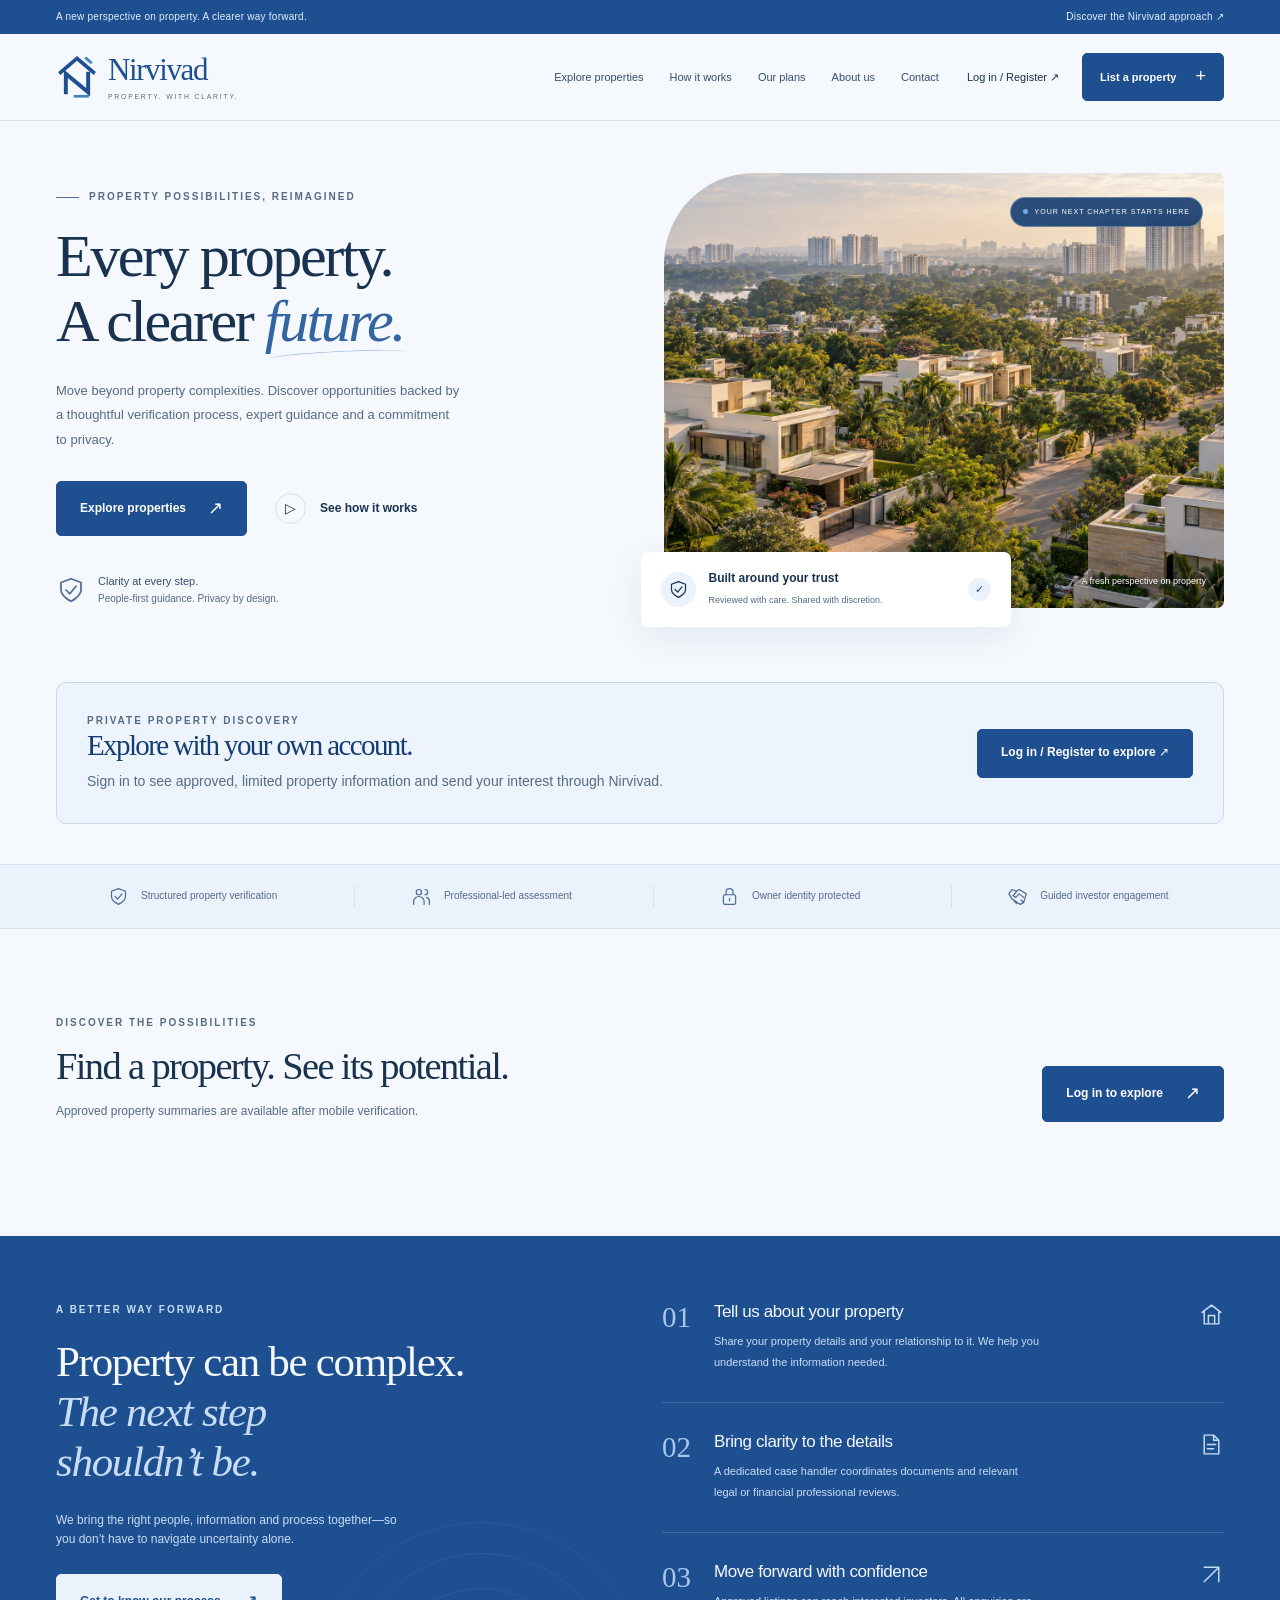
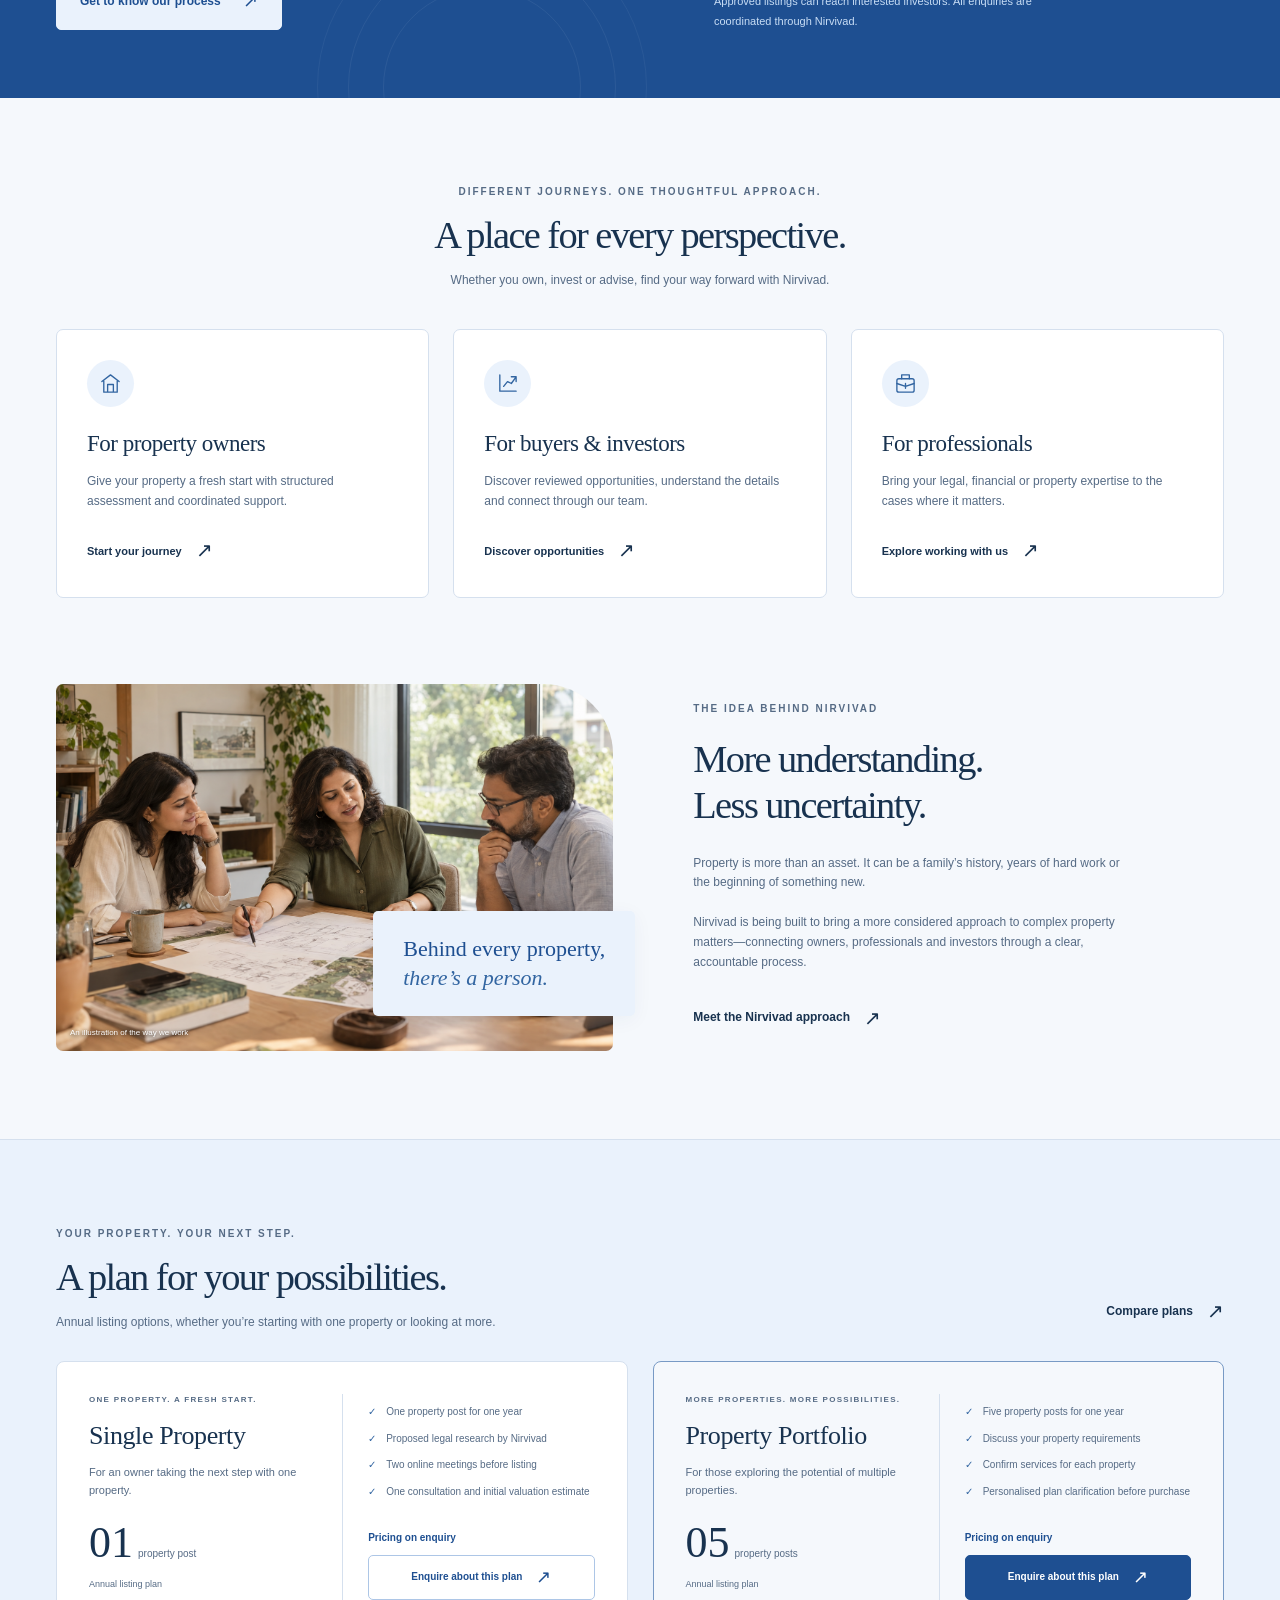
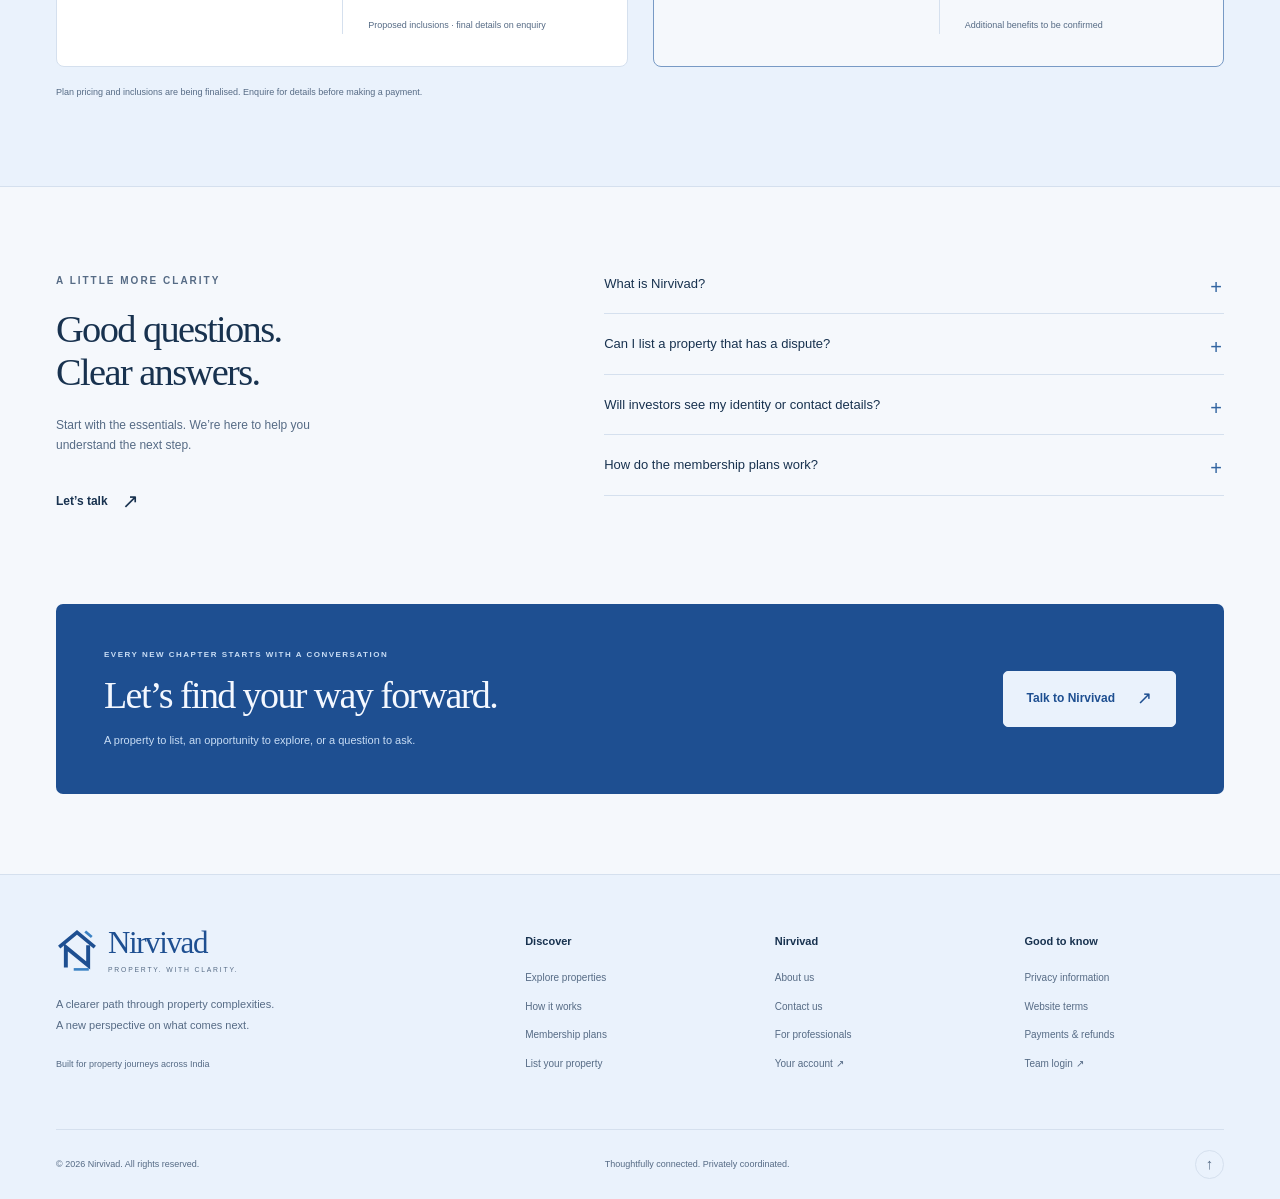
==== commit c84e7056: "administaration and buyer and property owner flow" ====
--- a/index.html
+++ b/index.html
@@ -5,7 +5,7 @@
 <meta name="description" content="A clearer path for your property. Discover Nirvivad's approach to property verification, professional guidance and privately coordinated investor opportunities.">
 <title>Nirvivad — A clearer path for your property</title>
 <link rel="icon" href="assets/nirvivad-mark.svg" type="image/svg+xml"><link rel="preload" href="assets/neighborhood.png" as="image" fetchpriority="high"><link rel="stylesheet" href="assets/website.css">
-<script src="assets/website-content.js" defer></script><script src="assets/website.js" defer></script>
+<script src="assets/website-content.js" defer></script><script src="assets/cms-content.js" defer></script><script src="assets/website.js" defer></script>
 </head>
 <body>
 <a class="skip-link" href="#main">Skip to content</a>
@@ -13,8 +13,8 @@
 <header class="site-header"><div class="wrap header-inner">
 <a class="brand" href="#home" aria-label="Nirvivad home"><img src="assets/nirvivad-mark.svg" width="42" height="46" alt=""><span>Nirvivad<span class="brand-tagline">PROPERTY. WITH CLARITY.</span></span></a>
 <nav class="main-nav" aria-label="Main navigation"><a href="#properties" data-nav="properties">Explore properties</a><a href="#how" data-nav="how">How it works</a><a href="#plans" data-nav="plans">Our plans</a><a href="#about" data-nav="about">About us</a><a href="#contact" data-nav="contact">Contact</a></nav>
-<div class="header-actions"><a class="login-link" href="user/index.html">Log in ↗</a><a class="button button-small" href="#contact?topic=List%20a%20property">List a property <span aria-hidden="true">+</span></a><button class="menu-button" id="menu-toggle" aria-expanded="false" aria-controls="mobile-nav" aria-label="Open navigation"><span></span><span></span></button></div>
-</div><nav class="mobile-nav wrap" id="mobile-nav" aria-label="Mobile navigation" hidden><a href="#properties">Explore properties</a><a href="#how">How it works</a><a href="#plans">Our plans</a><a href="#about">About us</a><a href="#contact">Contact us</a><a href="user/index.html">Log in to your account ↗</a></nav></header>
+<div class="header-actions"><a class="login-link" id="console-link" href="user/index.html">Log in / Register ↗</a><a class="button button-small" href="#contact?topic=List%20a%20property">List a property <span aria-hidden="true">+</span></a><button class="menu-button" id="menu-toggle" aria-expanded="false" aria-controls="mobile-nav" aria-label="Open navigation"><span></span><span></span></button></div>
+</div><nav class="mobile-nav wrap" id="mobile-nav" aria-label="Mobile navigation" hidden><a href="#properties">Explore properties</a><a href="#how">How it works</a><a href="#plans">Our plans</a><a href="#about">About us</a><a href="#contact">Contact us</a><a href="user/index.html" id="mobile-console-link">Log in / Register ↗</a></nav></header>
 <main id="main" tabindex="-1"></main>
 <footer class="site-footer"><div class="wrap footer-grid"><div class="footer-brand"><a class="brand" href="#home"><img src="assets/nirvivad-mark.svg" width="42" height="46" alt=""><span>Nirvivad<span class="brand-tagline">PROPERTY. WITH CLARITY.</span></span></a><p>A clearer path through property complexities.<br>A new perspective on what comes next.</p><span class="footer-location">Built for property journeys across India</span></div><div><h2>Discover</h2><a href="#properties">Explore properties</a><a href="#how">How it works</a><a href="#plans">Membership plans</a><a href="#contact?topic=List%20a%20property">List your property</a></div><div><h2>Nirvivad</h2><a href="#about">About us</a><a href="#contact">Contact us</a><a href="#contact?topic=Join%20as%20a%20professional">For professionals</a><a href="user/index.html">Your account ↗</a></div><div><h2>Good to know</h2><a href="#privacy">Privacy information</a><a href="#terms">Website terms</a><a href="#refund">Payments & refunds</a><a href="admin/index.html">Team login ↗</a></div></div><div class="wrap footer-bottom"><span>© <span id="copyright-year">2026</span> Nirvivad. All rights reserved.</span><span>Thoughtfully connected. Privately coordinated.</span><a href="#home" class="back-to-top" aria-label="Back to home">↑</a></div></footer>
 <dialog id="property-dialog" class="property-dialog" aria-labelledby="property-dialog-title"><button class="dialog-close" aria-label="Close property details">×</button><div id="property-dialog-content"></div></dialog>
--- a/assets/website.css
+++ b/assets/website.css
@@ -9,3 +9,10 @@
 @media(max-width:700px){.wrap{width:calc(100% - 40px)}.announcement-inner{justify-content:center;min-height:31px;font-size:8px}.announcement a{display:none}.header-inner{height:74px;gap:10px}.brand>span{font-size:28px}.brand img{width:34px;height:39px}.brand{gap:7px}.brand-tagline{font-size:6px;letter-spacing:1.3px;margin-top:7px}.header-actions{gap:9px}.header-actions>.button{padding:8px 12px;font-size:9px;gap:12px;min-height:36px}.header-actions .login-link{display:none}.menu-button{width:31px}.hero{grid-template-columns:1fr;gap:30px;padding-top:34px;padding-bottom:49px}.hero-copy{padding-block:0}.eyebrow{font-size:8px;letter-spacing:1.55px}.hero .eyebrow{margin-bottom:17px}.hero h1{font-size:55px;letter-spacing:-2px;margin-bottom:23px}.hero-description{font-size:12px;max-width:420px;margin-bottom:24px}.hero-actions{gap:24px}.hero-actions .text-link{font-size:11px}.hero-assurance{margin-top:25px}.hero-visual{height:330px;margin-bottom:0}.hero-photo{border-radius:58px 6px 6px 6px;object-position:center 65%}.hero-note{left:12px;bottom:-17px;width:calc(100% - 45px);padding:15px;max-width:320px}.hero-note strong{font-size:11px}.hero-note div span{font-size:8px}.hero-photo-label{font-size:6px;top:18px;right:13px}.image-caption{bottom:58px;font-size:8px}.search-tabs{gap:22px;padding-inline:18px;overflow-x:auto}.search-tab{font-size:10px;padding-block:15px}.search-fields{gap:14px;padding:17px}.search-field{padding:2px 0;gap:9px}.search-field .icon{width:18px;height:18px}.search-field:nth-child(3){border-right:0}.field-label{font-size:7px;letter-spacing:.6px}.search-field select{font-size:10px}.search-submit{font-size:10px;padding:10px;min-height:43px;gap:7px}.popular-searches{font-size:8px;gap:12px;flex-wrap:wrap;padding:16px 0 22px}.popular-searches>span{width:100%;margin-bottom:-7px}.trust-grid{padding-block:18px;gap:18px 12px}.trust-grid>div{gap:9px;font-size:8px}.trust-grid>div:nth-child(even){padding-left:15px}.trust-grid .icon{width:18px;height:18px}.section{padding-block:55px}.section-heading{display:block;margin-bottom:25px}.section-heading h2{font-size:34px}.section-heading p:not(.eyebrow){font-size:11px}.section-heading>.text-link{margin-top:20px;font-size:11px}.category-filters{gap:7px;flex-wrap:wrap;margin-bottom:20px}.filter-chip{font-size:9px;padding:7px 11px;min-height:33px}.sample-label{width:100%;margin:5px 0 0;font-size:8px}.property-grid{grid-template-columns:1fr;gap:22px}.property-image{height:225px}.property-content{padding:19px 20px 14px}.property-card h3{font-size:22px}.property-location{font-size:10px}.property-facts{font-size:10px;gap:18px}.property-facts span+span{padding-left:18px}.property-category{font-size:9px}.property-review{font-size:9px}.property-bottom{font-size:10px}.property-bottom button{font-size:11px}.fine-print{font-size:9px}.approach-layout{grid-template-columns:1fr;padding-block:47px;gap:40px}.approach-intro h2{font-size:38px}.approach-intro>p:not(.eyebrow){max-width:none;font-size:12px}.process-list article{padding-block:26px;gap:20px}.process-list p{max-width:none}.process-list h3{font-size:17px}.process-list .icon{width:22px}.approach-decoration{bottom:-85px;right:-160px}.audience-grid{grid-template-columns:1fr;gap:17px}.audience-card{padding:27px}.audience-icon{margin-bottom:20px}.audience-card h3{font-size:25px}.audience-card p{font-size:12px;max-width:400px}.about-preview{grid-template-columns:1fr;gap:39px;padding-bottom:55px}.about-image{height:315px;margin-right:12px}.about-image-note{bottom:30px;font-size:23px;padding:20px 25px;right:-12px}.about-copy h2{font-size:35px}.about-copy>p:not(.eyebrow){max-width:none}.plan-grid{grid-template-columns:1fr;gap:20px}.plan-card{grid-template-columns:1fr;padding:27px}.plan-card h3{font-size:28px}.plan-card .eyebrow{font-size:8px}.plan-features{padding-top:8px}.plan-features ul{font-size:11px}.plan-features .button{width:100%;font-size:11px;min-height:44px}.plan-count{font-size:47px}.faq-layout{grid-template-columns:1fr;gap:32px}.faq-layout h2{font-size:36px}.faq-layout>div>p:not(.eyebrow){max-width:370px}.faq-list summary{font-size:12px}.cta-section{display:block;padding:32px 26px;margin-bottom:50px}.cta-section h2{font-size:35px;max-width:280px}.cta-section .button{margin-top:24px}.cta-section .eyebrow{font-size:7px}.footer-grid{grid-template-columns:1fr 1fr;gap:25px;padding-bottom:28px}.footer-brand{grid-column:1/-1;grid-row:auto;margin-bottom:9px}.footer-grid>div:last-child{grid-column:auto}.footer-grid>div>h2{margin-bottom:18px}.footer-grid>div>a:not(.brand){font-size:11px}.footer-bottom{font-size:8px;flex-wrap:wrap;gap:12px}.footer-bottom>span:nth-child(2){display:none}.page-intro{padding-top:40px;padding-bottom:28px}.page-intro h1{font-size:43px;letter-spacing:-1.4px}.page-intro>p:last-child{font-size:12px}.properties-layout{grid-template-columns:1fr;gap:25px;padding-bottom:50px}.filter-sidebar{padding:20px}.sidebar-heading{margin-bottom:15px}#listing-filters{display:grid;grid-template-columns:1fr 1fr;gap:14px}#listing-filters>label{margin:0}.sidebar-note{display:none}.results-grid .property-image{height:225px}.results-toolbar{gap:10px}.results-toolbar p{font-size:10px}.sort-label{font-size:9px;gap:5px}.sort-label select{max-width:130px}.journey-grid{grid-template-columns:1fr;gap:18px}.journey-card{padding:27px}.journey-top{margin-bottom:24px}.journey-card h2{font-size:29px}.privacy-banner{gap:16px;padding:23px}.privacy-banner>.icon{width:27px;height:27px}.privacy-banner h2{font-size:25px}.privacy-banner p{font-size:11px}.comparison-section{padding-top:40px}.comparison-section h2{font-size:29px}.plan-comparison{font-size:10px;min-width:500px}.plan-comparison td,.plan-comparison th{padding:16px}.about-cover{height:360px}.about-cover>img{object-position:50% center}.about-cover-note{bottom:37px;right:15px;font-size:25px;padding:20px}.story-layout{grid-template-columns:1fr;gap:27px}.story-layout .lead{font-size:23px}.brand-story{gap:25px;align-items:flex-start}.brand-story>img{width:60px;height:68px;margin-top:15px}.brand-story h2{font-size:28px}.brand-story p:not(.eyebrow){font-size:12px}.contact-layout{grid-template-columns:1fr;gap:35px;padding-bottom:55px}.contact-image{height:220px;margin-top:30px}.contact-form-card{padding:24px}.form-row{grid-template-columns:1fr;gap:20px}.legal-page{padding-block:40px 55px}.legal-page h1{font-size:38px}.legal-page h2{font-size:25px}.dialog-image{height:220px}.dialog-body{padding:23px}.dialog-body h2{font-size:28px}.dialog-body .button{font-size:11px}.mobile-only{display:block}}
 @media(max-width:360px){.wrap{width:calc(100% - 28px)}.hero h1{font-size:48px}.header-actions .button{padding:7px 9px}.brand>span{font-size:25px}.search-tabs{gap:16px}.hero-actions{gap:15px}.hero-photo-label{display:none}.search-fields{grid-template-columns:1fr}.search-field{border:0;padding-block:7px}}
 @media(prefers-reduced-motion:reduce){html{scroll-behavior:auto}*,*:before,*:after{animation:none!important;transition:none!important}.property-card:hover,.button:hover{transform:none}}
+.cms-published-content { overflow-wrap: anywhere; }
+.cms-published-content a { color: var(--primary); text-decoration: underline; }
+.cms-published-content h3 { margin: 25px 0 12px; font-size: 20px; }
+.cms-published-content blockquote { border-left: 3px solid var(--accent); margin: 20px 0; padding-left: 20px; color: var(--muted); }
+.cms-published-content ul, .cms-published-content ol { color: var(--muted); padding-left: 24px; }
+
+.access-panel{display:flex;align-items:center;justify-content:space-between;gap:26px;padding:30px;background:#edf4fd;border:1px solid #c8d9ed;border-radius:10px;margin-bottom:40px}.access-panel h2{font:29px Georgia,serif;color:#163d72;margin:0 0 8px}.access-panel p{margin:0;color:#566b85;max-width:660px}.access-panel .button{white-space:nowrap}@media(max-width:700px){.access-panel{display:block}.access-panel .button{margin-top:18px;white-space:normal}}
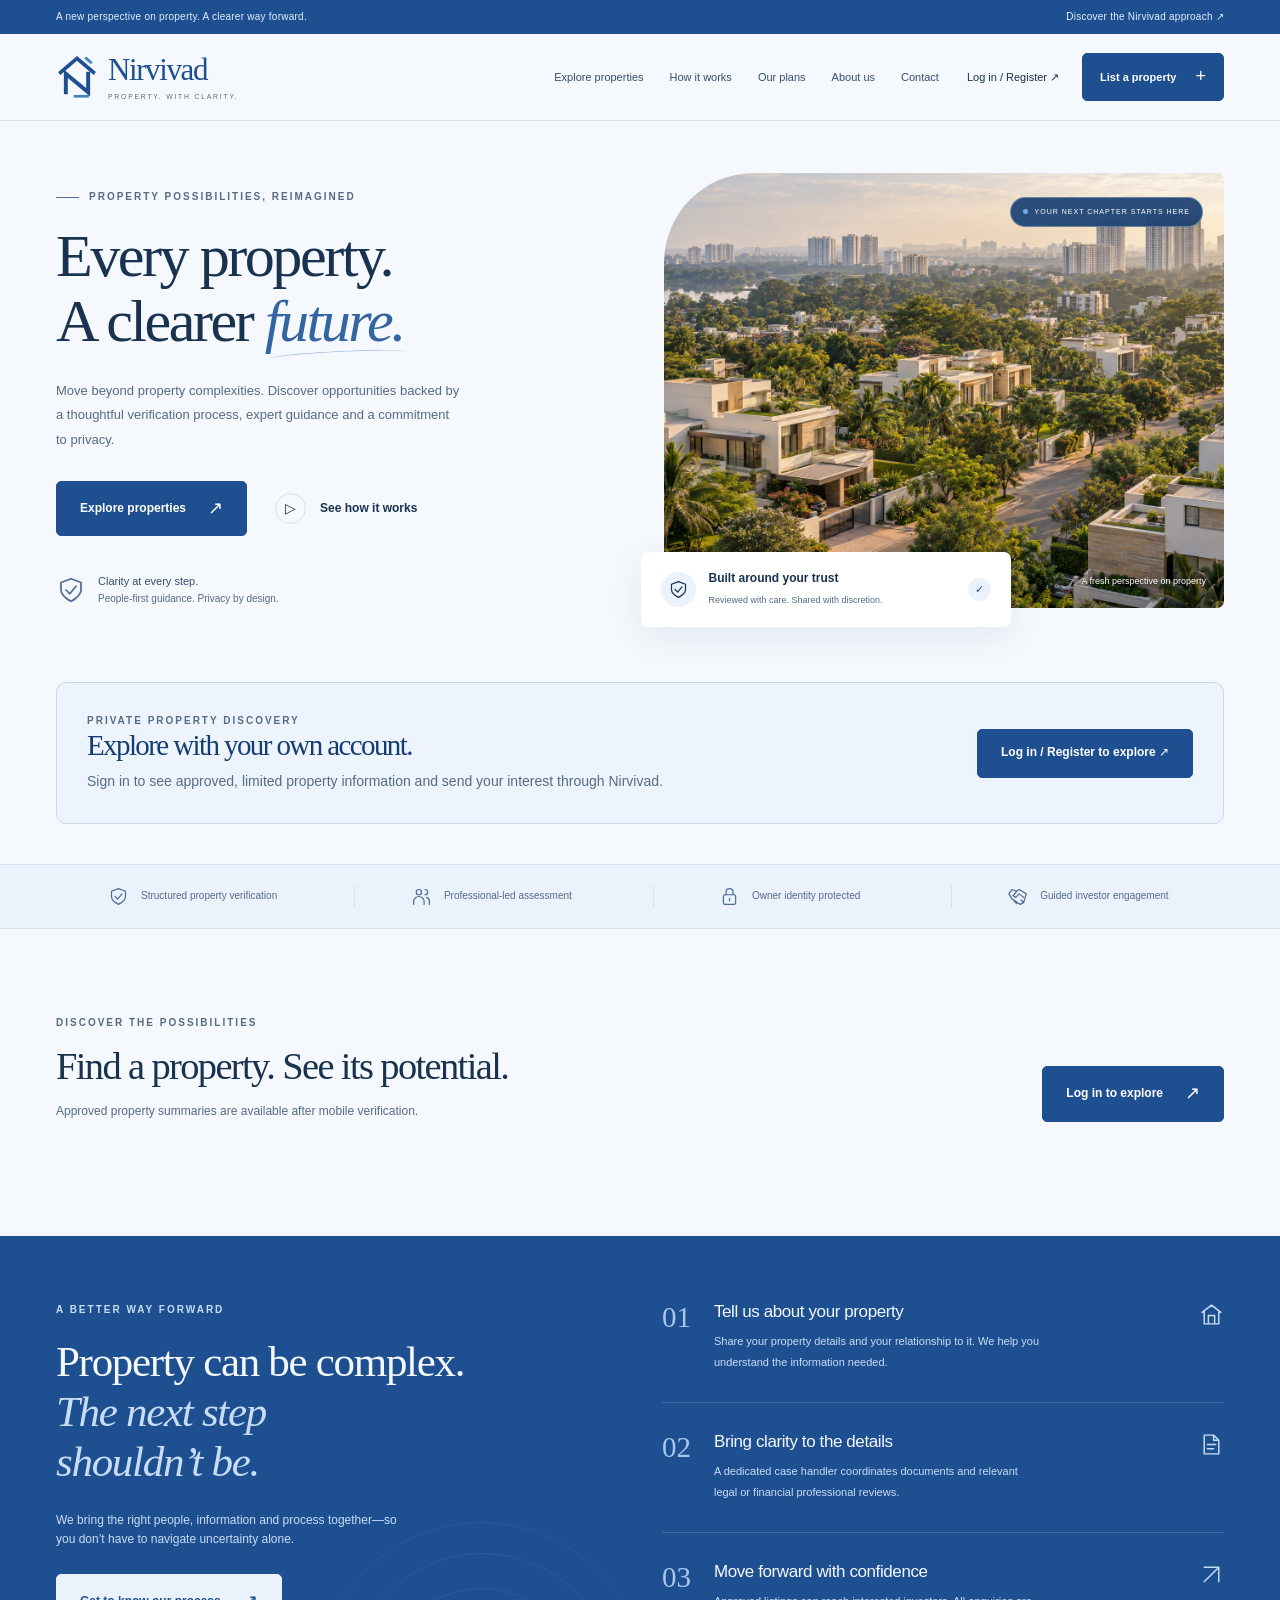
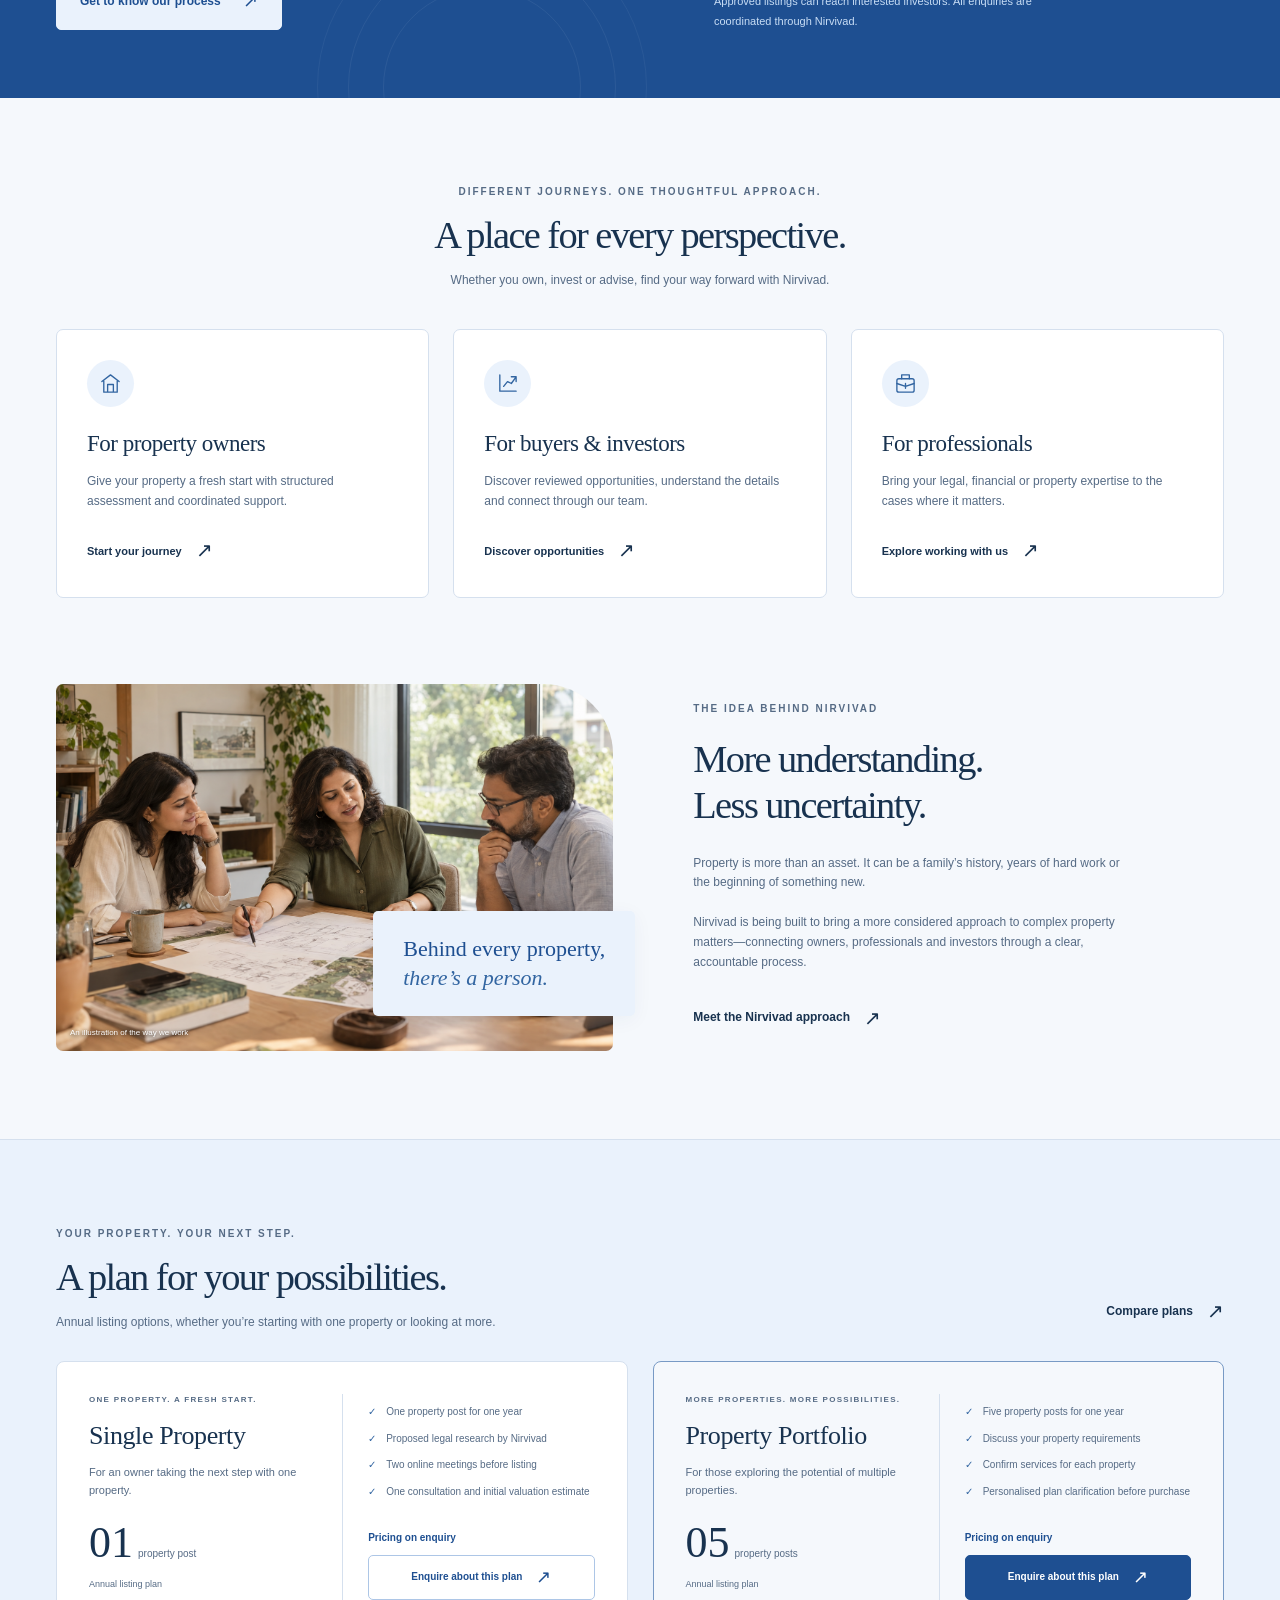
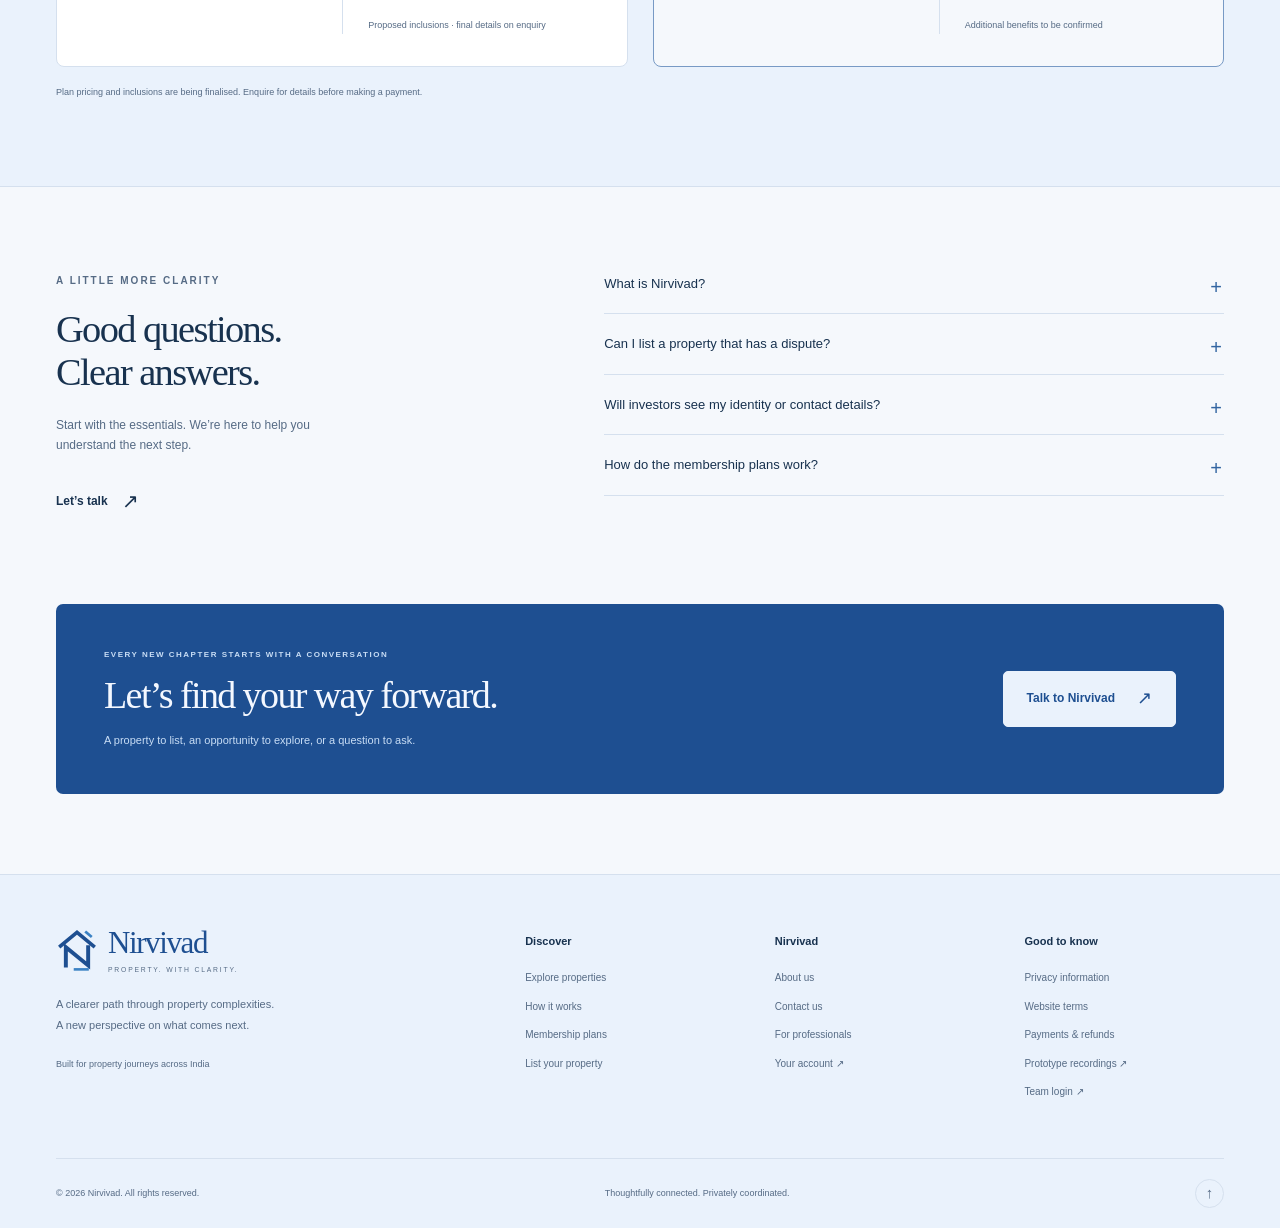
==== commit 18b2b6b5: "Add recordings page with CSS styling - Created recordings.html for displaying prototype walkthrough " ====
--- a/index.html
+++ b/index.html
@@ -5,8 +5,8 @@
 <meta name="description" content="A clearer path for your property. Discover Nirvivad's approach to property verification, professional guidance and privately coordinated investor opportunities.">
 <title>Nirvivad — A clearer path for your property</title>
 <link rel="icon" href="assets/nirvivad-mark.svg" type="image/svg+xml"><link rel="preload" href="assets/neighborhood.png" as="image" fetchpriority="high"><link rel="stylesheet" href="assets/website.css">
-<script src="assets/website-content.js" defer></script><script src="assets/cms-content.js" defer></script><script src="assets/website.js" defer></script>
-</head>
+<script src="assets/website-content.js" defer></script><script src="assets/cms-content.js" defer></script><script src="assets/journey-store.js" defer></script><script src="assets/auth-modal.js" defer></script><script src="assets/website.js" defer></script>
+<link rel="stylesheet" href="assets/auth-modal.css"></head>
 <body>
 <a class="skip-link" href="#main">Skip to content</a>
 <div class="announcement"><div class="wrap announcement-inner"><span>A new perspective on property. A clearer way forward.</span><a href="#how">Discover the Nirvivad approach ↗</a></div></div>
@@ -16,7 +16,7 @@
 <div class="header-actions"><a class="login-link" id="console-link" href="user/index.html">Log in / Register ↗</a><a class="button button-small" href="#contact?topic=List%20a%20property">List a property <span aria-hidden="true">+</span></a><button class="menu-button" id="menu-toggle" aria-expanded="false" aria-controls="mobile-nav" aria-label="Open navigation"><span></span><span></span></button></div>
 </div><nav class="mobile-nav wrap" id="mobile-nav" aria-label="Mobile navigation" hidden><a href="#properties">Explore properties</a><a href="#how">How it works</a><a href="#plans">Our plans</a><a href="#about">About us</a><a href="#contact">Contact us</a><a href="user/index.html" id="mobile-console-link">Log in / Register ↗</a></nav></header>
 <main id="main" tabindex="-1"></main>
-<footer class="site-footer"><div class="wrap footer-grid"><div class="footer-brand"><a class="brand" href="#home"><img src="assets/nirvivad-mark.svg" width="42" height="46" alt=""><span>Nirvivad<span class="brand-tagline">PROPERTY. WITH CLARITY.</span></span></a><p>A clearer path through property complexities.<br>A new perspective on what comes next.</p><span class="footer-location">Built for property journeys across India</span></div><div><h2>Discover</h2><a href="#properties">Explore properties</a><a href="#how">How it works</a><a href="#plans">Membership plans</a><a href="#contact?topic=List%20a%20property">List your property</a></div><div><h2>Nirvivad</h2><a href="#about">About us</a><a href="#contact">Contact us</a><a href="#contact?topic=Join%20as%20a%20professional">For professionals</a><a href="user/index.html">Your account ↗</a></div><div><h2>Good to know</h2><a href="#privacy">Privacy information</a><a href="#terms">Website terms</a><a href="#refund">Payments & refunds</a><a href="admin/index.html">Team login ↗</a></div></div><div class="wrap footer-bottom"><span>© <span id="copyright-year">2026</span> Nirvivad. All rights reserved.</span><span>Thoughtfully connected. Privately coordinated.</span><a href="#home" class="back-to-top" aria-label="Back to home">↑</a></div></footer>
+<footer class="site-footer"><div class="wrap footer-grid"><div class="footer-brand"><a class="brand" href="#home"><img src="assets/nirvivad-mark.svg" width="42" height="46" alt=""><span>Nirvivad<span class="brand-tagline">PROPERTY. WITH CLARITY.</span></span></a><p>A clearer path through property complexities.<br>A new perspective on what comes next.</p><span class="footer-location">Built for property journeys across India</span></div><div><h2>Discover</h2><a href="#properties">Explore properties</a><a href="#how">How it works</a><a href="#plans">Membership plans</a><a href="#contact?topic=List%20a%20property">List your property</a></div><div><h2>Nirvivad</h2><a href="#about">About us</a><a href="#contact">Contact us</a><a href="#contact?topic=Join%20as%20a%20professional">For professionals</a><a href="user/index.html">Your account ↗</a></div><div><h2>Good to know</h2><a href="#privacy">Privacy information</a><a href="#terms">Website terms</a><a href="#refund">Payments & refunds</a><a href="recordings.html">Prototype recordings ↗</a><a href="admin/index.html">Team login ↗</a></div></div><div class="wrap footer-bottom"><span>© <span id="copyright-year">2026</span> Nirvivad. All rights reserved.</span><span>Thoughtfully connected. Privately coordinated.</span><a href="#home" class="back-to-top" aria-label="Back to home">↑</a></div></footer>
 <dialog id="property-dialog" class="property-dialog" aria-labelledby="property-dialog-title"><button class="dialog-close" aria-label="Close property details">×</button><div id="property-dialog-content"></div></dialog>
 <div id="toast" class="toast" role="status" hidden></div>
 <noscript><div class="noscript-note"><h1>Nirvivad — Property. With clarity.</h1><p>We bring structured property review, professional guidance and private investor engagement together. Enable JavaScript to explore this website preview.</p></div></noscript>
--- a/assets/auth-modal.css
+++ b/assets/auth-modal.css
@@ -0,0 +1,2 @@
+.customer-auth-modal{box-sizing:border-box;width:min(460px,calc(100% - 32px));max-height:calc(100dvh - 40px);overflow:auto;padding:32px;border:1px solid #d5e0ee;border-radius:16px;background:#fff;color:#18324f;box-shadow:0 24px 80px #163d7240;font:14px/1.5 Arial,sans-serif}.customer-auth-modal::backdrop{background:rgba(16,43,76,.5);backdrop-filter:none}.customer-auth-modal h2{font:30px/1.2 Georgia,serif;margin:20px 0 10px}.customer-auth-modal p{color:#566b85}.customer-auth-modal label{display:block;font-weight:600;margin:14px 0}.customer-auth-modal input,.customer-auth-modal select{box-sizing:border-box;width:100%;padding:12px;margin-top:6px;border:1px solid #b9cbe1;border-radius:7px;background:white;color:#18324f;font:14px Arial,sans-serif}.customer-auth-modal button{cursor:pointer;font:600 14px Arial,sans-serif}.customer-auth-modal .button{width:100%;padding:13px;border:1px solid #1e4f91;border-radius:7px;background:#1e4f91;color:white}.customer-auth-modal .auth-close{position:absolute;right:15px;top:12px;border:0;background:transparent;color:#31516f;font-size:28px;padding:4px 10px}.auth-brand{font:28px Georgia,serif;color:#163d72;text-decoration:none}.customer-auth-modal [data-auth-action=resend],.customer-auth-modal [data-auth-action=back]{padding:10px;border:0;background:transparent;color:#1e4f91}.customer-auth-modal #auth-error{padding:10px;margin-top:16px;background:#fff1f3;color:#9f283e;border-radius:6px}.customer-auth-modal :focus-visible{outline:3px solid #3b82c4;outline-offset:3px}
+.customer-auth-modal .auth-role-tabs{border:0;padding:0;margin:18px 0}.customer-auth-modal .auth-role-tabs legend{font-weight:700;margin-bottom:10px}.customer-auth-modal .auth-role-tab-list{display:grid;grid-template-columns:repeat(2,minmax(0,1fr));gap:9px}.customer-auth-modal .auth-role-tab{margin:0;cursor:pointer}.customer-auth-modal .auth-role-tab input{position:absolute;width:1px;height:1px;opacity:0}.customer-auth-modal .auth-role-tab span{display:flex;align-items:center;justify-content:space-between;gap:5px;min-height:42px;padding:10px;border:1px solid #b9cbe1;border-radius:9px;background:#f8fbff;color:#244467}.customer-auth-modal .auth-role-tab small{font-size:10px;color:#52739d}.customer-auth-modal .auth-role-tab input:checked+span{border-color:#1e4f91;background:#e8f2ff;box-shadow:inset 0 0 0 1px #1e4f91;color:#143e75}.customer-auth-modal .auth-role-tab input:focus-visible+span{outline:3px solid #3b82c4;outline-offset:2px}@media(max-width:480px){.customer-auth-modal .auth-role-tab-list{grid-template-columns:1fr}}
